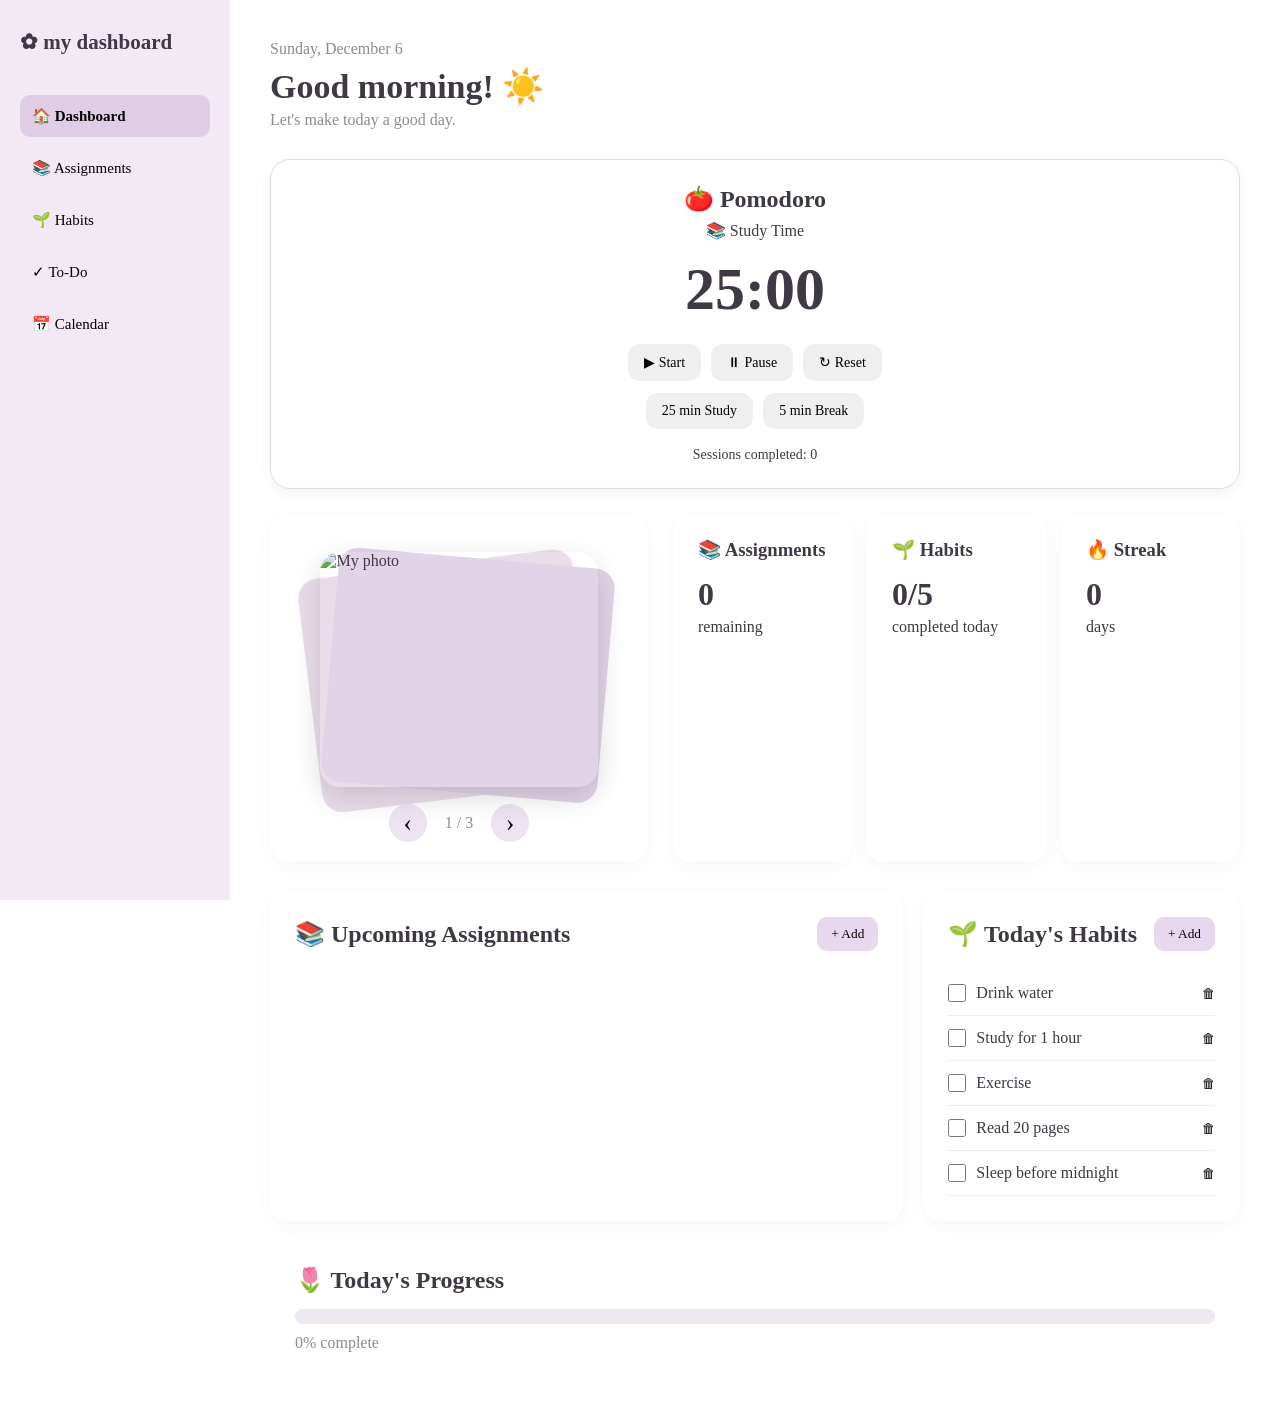
==== index.html @ aa255fa2 "upload studybloom website" ====
<!DOCTYPE html>
<html lang="en">

<head>

    <meta charset="UTF-8">

    <meta
        name="viewport"
        content="width=device-width, initial-scale=1.0">

    <title>study bloom</title>

    <link rel="stylesheet" href="style.css">

</head>


<body>


    <!-- =========================
         SIDEBAR
    ========================== -->

    <aside class="sidebar">

        <h1>✿ my dashboard</h1>


        <nav>

            <button
                class="nav-button active"
                data-page="dashboard">
                🏠 Dashboard
            </button>


            <button
                class="nav-button"
                data-page="assignments">
                📚 Assignments
            </button>


            <button
                class="nav-button"
                data-page="habits">
                🌱 Habits
            </button>


            <button
                class="nav-button"
                data-page="todo">
                ✓ To-Do
            </button>


            <button
                class="nav-button"
                data-page="calendar">
                📅 Calendar
            </button>

        </nav>

    </aside>



    <!-- =========================
         MAIN
    ========================== -->

    <main>


        <!-- =========================
             DASHBOARD PAGE
        ========================== -->

        <section
            id="dashboardPage"
            class="page active-page">


            <header>

                <p id="today"></p>

                <h2>
                    Good morning! ☀️
                </h2>

                <p class="subtitle">
                    Let's make today a good day.
                </p>

            </header>

            <!-- POMODORO TIMER -->
<div class="pomodoro-card">

    <h2>🍅 Pomodoro</h2>

    <p id="pomodoroMode">📚 Study Time</p>

    <div id="pomodoroTimer">25:00</div>

    <div class="pomodoro-buttons">
        <button id="pomodoroStart">▶ Start</button>
        <button id="pomodoroPause">⏸ Pause</button>
        <button id="pomodoroReset">↻ Reset</button>
    </div>

    <div class="pomodoro-settings">
        <button id="pomodoroStudy">25 min Study</button>
        <button id="pomodoroBreak">5 min Break</button>
    </div>

    <p id="pomodoroSessions">Sessions completed: 0</p>

</div>



            <!-- PHOTO + STATS -->

            <section class="top-section">


                <!-- PHOTO -->

                <div class="photo-widget">

                    <div class="photo-stack">

                        <div
                            class="stack-card card-back-two">
                        </div>

                        <div
                            class="stack-card card-back-one">
                        </div>

                        <img
                            id="stackImage"
                            src="images/photo1.jpeg"
                            alt="My photo"
                            class="main-photo">

                    </div>


                    <div class="photo-controls">

                        <button id="previousPhoto">
                            ‹
                        </button>

                        <span id="photoNumber">
                            1 / 3
                        </span>

                        <button id="nextPhoto">
                            ›
                        </button>

                    </div>

                </div>



                <!-- STATS -->

                <div class="stats">


                    <div class="card">

                        <h3>
                            📚 Assignments
                        </h3>

                        <p
                            class="big-number"
                            id="assignmentCount">
                            0
                        </p>

                        <p>
                            remaining
                        </p>

                    </div>


                    <div class="card">

                        <h3>
                            🌱 Habits
                        </h3>

                        <p
                            class="big-number"
                            id="habitProgress">
                            0/0
                        </p>

                        <p>
                            completed today
                        </p>

                    </div>


                    <div class="card">

                        <h3>
                            🔥 Streak
                        </h3>

                        <p
                            class="big-number"
                            id="habitStreak">
                            0
                        </p>

                        <p>
                            days
                        </p>

                    </div>

                </div>

            </section>



            <!-- QUICK VIEW -->

            <section class="content">


                <div class="panel">

                    <div class="panel-header">

                        <h2>
                            📚 Upcoming Assignments
                        </h2>

                        <button
                            id="dashboardAddAssignment">
                            + Add
                        </button>

                    </div>

                    <div id="dashboardAssignmentList"></div>

                </div>



                <div class="panel">

                    <div class="panel-header">

                        <h2>
                            🌱 Today's Habits
                        </h2>

                        <button
                            id="dashboardAddHabit">
                            + Add
                        </button>

                    </div>

                    <div id="dashboardHabitList"></div>

                </div>

            </section>



            <!-- PROGRESS -->

            <section class="progress-panel">

                <h2>
                    🌷 Today's Progress
                </h2>

                <div class="progress-bar">

                    <div
                        id="progressFill"
                        class="progress-fill">
                    </div>

                </div>

                <p id="progressText">
                    0% complete
                </p>

            </section>

        </section>



        <!-- =========================
             ASSIGNMENTS PAGE
        ========================== -->

        <section
            id="assignmentsPage"
            class="page">


            <header>

                <p>
                    University
                </p>

                <h2>
                    📚 Assignments
                </h2>

            </header>



            <div class="panel">


                <div class="panel-header">

                    <h2>
                        All Assignments
                    </h2>

                    <button
                        id="addAssignmentButton">
                        + Add Assignment
                    </button>

                </div>



                <!-- FORM -->

                <div
                    id="assignmentForm"
                    class="assignment-form hidden">


                    <input
                        type="text"
                        id="assignmentName"
                        placeholder="Assignment name">


                    <input
                        type="text"
                        id="assignmentCourse"
                        placeholder="Course">


                    <input
                        type="date"
                        id="assignmentDate">


                    <select
                        id="assignmentPriority">

                        <option value="urgent">
                            🔴 High
                        </option>

                        <option value="medium">
                            🟡 Medium
                        </option>

                        <option value="low">
                            🟢 Low
                        </option>

                    </select>


                    <div class="form-buttons">

                        <button
                            id="saveAssignment">
                            Save
                        </button>

                        <button
                            id="cancelAssignment">
                            Cancel
                        </button>

                    </div>

                </div>



                <div id="assignmentList"></div>


<!-- =========================
     MY CLASSES
========================= -->

<div class="panel classes-panel">

    <div class="panel-header">

        <h2>
            📚 My Classes
        </h2>

        <button id="addClassButton">
            + Add Class
        </button>

    </div>


    <p class="classes-description">
        Keep your subjects, chapters and study materials organised.
    </p>


    <div id="classesContainer" class="class-grid">

        <!-- Classes will appear here later -->

        <div class="class-empty">

            <div class="class-empty-icon">
                🌷
            </div>

            <h3>
                No classes yet
            </h3>

            <p>
                Add your university classes to get started.
            </p>

        </div>

    </div>
<div id="classDetails" class="class-details hidden">

    <button id="backToClasses" class="back-button">
        ← All Classes
    </button>

    <h2 id="selectedClassName"></h2>

    <div class="panel">

        <div class="panel-header">

            <h2>📖 Chapters</h2>

            <button id="addChapterButton">
                + Add Chapter
            </button>

        </div>

        <div id="chapterContainer" class="chapter-grid">
        </div>
        <!-- FLASHCARD VIEW -->

<div id="flashcardView" class="hidden">

    <button id="backToChapters" class="back-button">
        ← Back to Chapters
    </button>
   <button
    id="fullscreenFlashcards"
    class="back-button"
    onclick="openStudyMode()"
>
    ⛶ Study Fullscreen
</button>
<button id="startStudyTimer" class="back-button">
    🍅 Start Study Timer
</button>

    <h2 id="selectedChapterName">
        🧠 Flashcards
    </h2>

    <div class="panel">

        <div class="panel-header">

            <h2>🧠 Flashcards</h2>

            <button id="addFlashcardButton">
                + Add Flashcard
            </button>
            <div id="flashcardForm" class="hidden">

    <input
        type="text"
        id="flashcardQuestion"
        placeholder="Enter question"
    >

    <textarea
        id="flashcardAnswer"
        placeholder="Enter answer"
    ></textarea>

    <button id="saveFlashcardButton">
        Save Flashcard
    </button>

    <button id="cancelFlashcardButton">
        Cancel
    </button>

</div>
<div id="studyMode" class="hidden">

    <button id="exitStudyMode">
        ✕ Exit Study Mode
    </button>

    <div id="studyCardNumber">
        1 / 1
    </div>

    <div id="studyCard">

        <div id="studyQuestion">
            Question
        </div>

        <div id="studyAnswer" class="hidden">
            Answer
        </div>

        <p>
            Click the card to reveal the answer
        </p>

    </div>

    <div class="study-navigation">

        <button id="studyPrevious">
            ← Previous
        </button>

        <button id="studyNext">
            Next →
        </button>

    </div>

</div>

        </div>
<!-- ADD FLASHCARD FORM -->
    <div id="flashcardForm" class="flashcard-form hidden">

        <input
            type="text"
            id="flashcardQuestion"
            placeholder="Question / Front"
        >

        <textarea
            id="flashcardAnswer"
            placeholder="Answer / Back"
        ></textarea>

        <div class="form-buttons">

            <button id="saveFlashcard">
                Save Flashcard
            </button>

            <button id="cancelFlashcard">
                Cancel
            </button>

        </div>

    </div>
        <div id="flashcardList"></div>

    </div>

</div>

    </div>

</div>
</div>


</div>

</section>


        <!-- =========================
             HABITS PAGE
        ========================== -->

        <section
            id="habitsPage"
            class="page">


            <header>

                <p>
                    Daily Life
                </p>

                <h2>
                    🌱 Habits
                </h2>

            </header>



            <div class="panel">


                <div class="panel-header">

                    <h2>
                        Today's Habits
                    </h2>

                    <button
                        id="addHabitButton">
                        + Add Habit
                    </button>

                </div>



                <div
                    id="habitForm"
                    class="habit-form hidden">

                    <input
                        type="text"
                        id="habitName"
                        placeholder="New habit...">


                    <div class="form-buttons">

                        <button
                            id="saveHabit">
                            Save
                        </button>

                        <button
                            id="cancelHabit">
                            Cancel
                        </button>

                    </div>

                </div>



                <div id="habitList"></div>

            </div>


        </section>



        <!-- =========================
             TODO PAGE
        ========================== -->

        <section
            id="todoPage"
            class="page">


            <header>

                <p>
                    Daily Life
                </p>

                <h2>
                    ✓ To-Do List
                </h2>

            </header>



            <div class="panel">

                <div class="panel-header">

                    <h2>
                        Today's Tasks
                    </h2>

                    <button
                        id="addTodoButton">
                        + Add Task
                    </button>

                </div>



                <div
                    id="todoForm"
                    class="habit-form hidden">

                    <input
                        type="text"
                        id="todoName"
                        placeholder="What do you need to do?">


                    <div class="form-buttons">

                        <button
                            id="saveTodo">
                            Save
                        </button>

                        <button
                            id="cancelTodo">
                            Cancel
                        </button>

                    </div>

                </div>



                <div id="todoList"></div>

            </div>


        </section>



        <!-- =========================
             CALENDAR PAGE
        ========================== -->

        <section
            id="calendarPage"
            class="page">


            <header>

                <p>
                    Planning
                </p>

                <h2>
                    📅 Calendar
                </h2>

            </header>



            <div class="calendar-panel">


                <div class="calendar-header">

                    <button
                        id="previousMonth">
                        ‹
                    </button>


                    <h2 id="calendarTitle">
                        August 2026
                    </h2>


                    <button
                        id="nextMonth">
                        ›
                    </button>

                </div>



                <!-- WEEK DAYS -->

                <div class="calendar-weekdays">

                    <div>Mon</div>
                    <div>Tue</div>
                    <div>Wed</div>
                    <div>Thu</div>
                    <div>Fri</div>
                    <div>Sat</div>
                    <div>Sun</div>

                </div>



                <!-- DAYS -->

                <div
                    id="calendarDays"
                    class="calendar-days">
                </div>


            </div>



            <!-- SELECTED DATE -->

            <div
                id="selectedDatePanel"
                class="panel selected-date-panel hidden">

                <h2 id="selectedDateTitle">
                    Assignments
                </h2>

                <div
                    id="selectedDateAssignments">
                </div>

            </div>


        </section>


    </main>



    <script src="script.js"></script>

</body>

</html>
---- style.css ----
/* =========================
   GENERAL
========================= */

* {
    box-sizing: border-box;
    margin: 0;
    padding: 0;
}


body {

    font-family:
        "Times New Roman",
        Times,
        serif;

    background-image: url("images/background.jpeg");

    background-size: cover;

    background-position: center;

    background-attachment: fixed;

    background-repeat: no-repeat;

    color: #3f3845;

    display: flex;

    min-height: 100vh;

}



/* =========================
   SIDEBAR
========================= */

.sidebar {

    width: 230px;

    height: 100vh;

    background:
        rgba(241, 232, 245, 0.92);

    padding: 30px 20px;

    position: fixed;

    left: 0;

    top: 0;

}


.sidebar h1 {

    font-size: 21px;

    margin-bottom: 40px;

}


nav {

    display: flex;

    flex-direction: column;

    gap: 10px;

}


nav button {

    border: none;

    background: transparent;

    padding: 12px;

    text-align: left;

    border-radius: 10px;

    font-family:
        "Times New Roman",
        Times,
        serif;

    font-size: 15px;

    cursor: pointer;

    transition:
        background 0.2s ease;

}


nav button:hover {

    background:
        rgba(226, 211, 233, 0.8);

}


nav button.active {

    background:
        rgba(220, 202, 228, 0.9);

    font-weight: bold;

}



/* =========================
   MAIN
========================= */

main {

    margin-left: 230px;

    padding: 40px;

    width:
        calc(100% - 230px);

    max-width: 1400px;

}



/* =========================
   PAGE SYSTEM
========================= */

.page {

    display: none;

}


.page.active-page {

    display: block;

}



/* =========================
   HEADER
========================= */

header {

    margin-bottom: 30px;

}


header p:first-child {

    color: #918897;

    margin-bottom: 8px;

}


header h2 {

    font-size: 34px;

    margin-bottom: 5px;

}


.subtitle {

    color: #918897;

}



/* =========================
   TOP SECTION
========================= */

.top-section {

    display: grid;

    grid-template-columns:
        1fr 1.5fr;

    gap: 25px;

    margin-bottom: 30px;

}



/* =========================
   PHOTO
========================= */

.photo-widget {

    background:
        rgba(255, 255, 255, 0.82);

    border-radius: 20px;

    padding: 20px;

    box-shadow:
        0 5px 20px
        rgba(0, 0, 0, 0.04);

    display: flex;

    flex-direction: column;

    align-items: center;

}


.photo-stack {

    width: 100%;

    height: 270px;

    position: relative;

    display: flex;

    justify-content: center;

    align-items: center;

}


.stack-card {

    position: absolute;

    width: 82%;

    height: 235px;

    border-radius: 20px;

}


.card-back-two {

    background: #eaddea;

    transform:
        rotate(-7deg)
        translate(-12px, 10px);

    z-index: 1;

}


.card-back-one {

    background: #e2d4e7;

    transform:
        rotate(5deg)
        translate(10px, 5px);

    z-index: 2;

}


.main-photo {

    width: 82%;

    height: 235px;

    object-fit: cover;

    border-radius: 20px;

    position: relative;

    z-index: 3;

    box-shadow:
        0 10px 30px
        rgba(0, 0, 0, 0.15);

    transition:
        transform 0.35s ease;

}


.main-photo:hover {

    transform:
        scale(1.02)
        rotate(0.5deg);

}


.photo-controls {

    display: flex;

    align-items: center;

    justify-content: center;

    gap: 18px;

}


.photo-controls button {

    width: 38px;

    height: 38px;

    border: none;

    border-radius: 50%;

    background: #eee3f1;

    font-size: 25px;

    cursor: pointer;

    font-family:
        "Times New Roman",
        Times,
        serif;

}


#photoNumber {

    color: #918897;

}



/* =========================
   STATS
========================= */

.stats {

    display: grid;

    grid-template-columns:
        repeat(3, 1fr);

    gap: 15px;

}


.card {

    background:
        rgba(255, 255, 255, 0.82);

    border-radius: 18px;

    padding: 25px;

    box-shadow:
        0 5px 20px
        rgba(0, 0, 0, 0.04);

}


.card h3 {

    margin-bottom: 15px;

}


.big-number {

    font-size: 32px;

    font-weight: bold;

    margin-bottom: 5px;

}



/* =========================
   CONTENT
========================= */

.content {

    display: grid;

    grid-template-columns:
        2fr 1fr;

    gap: 20px;

}


.panel {

    background:
        rgba(255, 255, 255, 0.82);

    border-radius: 18px;

    padding: 25px;

    box-shadow:
        0 5px 20px
        rgba(0, 0, 0, 0.04);

}


.panel-header {

    display: flex;

    justify-content:
        space-between;

    align-items: center;

    margin-bottom: 20px;

}


.panel-header button {

    border: none;

    background: #e8d8ee;

    padding: 9px 14px;

    border-radius: 10px;

    cursor: pointer;

    font-family:
        "Times New Roman",
        Times,
        serif;

}



/* =========================
   FORMS
========================= */

.assignment-form,
.habit-form {

    background:
        rgba(250, 247, 251, 0.9);

    padding: 18px;

    border-radius: 12px;

    margin-bottom: 20px;

}


.assignment-form input,
.assignment-form select,
.habit-form input {

    width: 100%;

    padding: 10px;

    margin-bottom: 10px;

    border:
        1px solid #ddd;

    border-radius: 8px;

    font-family:
        "Times New Roman",
        Times,
        serif;

}


.form-buttons {

    display: flex;

    gap: 10px;

}


.form-buttons button {

    border: none;

    padding: 9px 15px;

    border-radius: 8px;

    cursor: pointer;

    font-family:
        "Times New Roman",
        Times,
        serif;

}


#saveAssignment,
#saveHabit,
#saveTodo {

    background: #dcebdc;

}


#cancelAssignment,
#cancelHabit,
#cancelTodo {

    background: #eeeeee;

}


.hidden {

    display: none;

}



/* =========================
   ASSIGNMENTS
========================= */

.assignment {

    display: flex;

    justify-content:
        space-between;

    align-items: center;

    padding: 15px 0;

    border-bottom:
        1px solid #eee;

}


.assignment-info strong {

    font-size: 16px;

}


.assignment-info p {

    color: #999;

    margin-top: 5px;

    font-size: 14px;

}


.assignment-actions {

    display: flex;

    align-items: center;

    gap: 10px;

}


.complete-button,
.delete-button {

    border: none;

    background: transparent;

    cursor: pointer;

    font-size: 16px;

}


.completed {

    text-decoration:
        line-through;

    opacity: 0.5;

}



/* =========================
   HABITS
========================= */

.habit {

    display: flex;

    justify-content:
        space-between;

    align-items: center;

    padding: 13px 0;

    border-bottom:
        1px solid #eee;

}


.habit-left {

    display: flex;

    align-items: center;

    gap: 10px;

}


.habit-checkbox {

    width: 18px;

    height: 18px;

}


.habit-delete {

    border: none;

    background: transparent;

    cursor: pointer;

}



/* =========================
   TODO
========================= */

.todo {

    display: flex;

    justify-content:
        space-between;

    align-items: center;

    padding: 13px 0;

    border-bottom:
        1px solid #eee;

}


.todo-left {

    display: flex;

    align-items: center;

    gap: 10px;

}


.todo-checkbox {

    width: 18px;

    height: 18px;

}



/* =========================
   PROGRESS
========================= */

.progress-panel {

    background:
        rgba(255, 255, 255, 0.82);

    border-radius: 18px;

    padding: 25px;

    margin-top: 20px;

}


.progress-bar {

    height: 15px;

    background: #eee8f0;

    border-radius: 20px;

    overflow: hidden;

    margin-top: 15px;

}


.progress-fill {

    height: 100%;

    width: 0%;

    background: #cdb5d5;

    border-radius: 20px;

    transition:
        width 0.3s ease;

}


#progressText {

    margin-top: 10px;

    color: #918897;

}



/* =========================
   CALENDAR
========================= */

.calendar-panel {

    background:
        rgba(255, 255, 255, 0.88);

    border-radius: 20px;

    padding: 25px;

    box-shadow:
        0 5px 20px
        rgba(0, 0, 0, 0.04);

}


.calendar-header {

    display: flex;

    justify-content:
        space-between;

    align-items: center;

    margin-bottom: 25px;

}


.calendar-header button {

    width: 40px;

    height: 40px;

    border: none;

    border-radius: 50%;

    background: #eee3f1;

    font-size: 25px;

    cursor: pointer;

    font-family:
        "Times New Roman",
        Times,
        serif;

}


.calendar-weekdays,
.calendar-days {

    display: grid;

    grid-template-columns:
        repeat(7, 1fr);

}


.calendar-weekdays {

    margin-bottom: 10px;

}


.calendar-weekdays div {

    text-align: center;

    color: #918897;

    font-weight: bold;

    padding: 10px;

}


.calendar-day {

    min-height: 90px;

    border:
        1px solid #eee;

    padding: 8px;

    cursor: pointer;

    position: relative;

    background:
        rgba(255, 255, 255, 0.55);

    transition:
        background 0.2s ease;

}


.calendar-day:hover {

    background: #f3eaf5;

}


.calendar-day.empty {

    background:
        rgba(245, 242, 246, 0.4);

    cursor: default;

}


.calendar-day.today {

    background: #eee3f1;

    font-weight: bold;

}


.calendar-day-number {

    font-size: 15px;

}


.assignment-dot {

    display: block;

    margin-top: 8px;

    font-size: 12px;

    color: #8c5c69;

    white-space: nowrap;

    overflow: hidden;

    text-overflow: ellipsis;

}


.selected-date-panel {

    margin-top: 20px;

}


.selected-date-panel h2 {

    margin-bottom: 15px;

}



/* =========================
   MOBILE
========================= */

@media (max-width: 900px) {

    .sidebar {

        width: 180px;

    }


    main {

        margin-left: 180px;

        width:
            calc(100% - 180px);

        padding: 25px;

    }


    .top-section {

        grid-template-columns: 1fr;

    }


    .content {

        grid-template-columns: 1fr;

    }

}


@media (max-width: 600px) {

    .sidebar {

        display: none;

    }


    main {

        margin-left: 0;

        width: 100%;

        padding: 20px;

    }


    .stats {

        grid-template-columns: 1fr;

    }


    .calendar-day {

        min-height: 55px;

        font-size: 12px;

    }

}
/* =========================
   CLASSES
========================= */

.class-grid {

    display: grid;

    grid-template-columns:
        repeat(
            auto-fit,
            minmax(220px, 1fr)
        );

    gap: 18px;

}


.class-card {

    background:
        rgba(255, 255, 255, 0.85);

    border-radius: 18px;

    padding: 22px;

    cursor: pointer;

    box-shadow:
        0 5px 20px
        rgba(0, 0, 0, 0.04);

    transition:
        transform 0.2s ease,
        box-shadow 0.2s ease;

}


.class-card:hover {

    transform:
        translateY(-3px);

    box-shadow:
        0 10px 25px
        rgba(0, 0, 0, 0.08);

}


.class-icon {

    font-size: 35px;

    margin-bottom: 12px;

}


.class-card h3 {

    font-size: 20px;

    margin-bottom: 7px;

}


.class-card p {

    color: #918897;

    font-size: 14px;

}


.class-card-actions {

    margin-top: 15px;

    display: flex;

    justify-content:
        flex-end;

    gap: 8px;

}


.class-card-actions button {

    border: none;

    background:
        #eee3f1;

    padding: 7px 10px;

    border-radius: 8px;

    cursor: pointer;

    font-family:
        "Times New Roman",
        Times,
        serif;

}


.delete-class {

    background:
        #f2e2e2 !important;

}



/* =========================
   SINGLE CLASS
========================= */

.back-button {

    border: none;

    background: transparent;

    font-family:
        "Times New Roman",
        Times,
        serif;

    font-size: 15px;

    cursor: pointer;

    color: #76677d;

    margin-bottom: 20px;

}


.class-tabs {

    display: flex;

    gap: 8px;

    margin-bottom: 20px;

}


.class-tab {

    border: none;

    background:
        rgba(255, 255, 255, 0.65);

    padding: 11px 18px;

    border-radius: 10px;

    cursor: pointer;

    font-family:
        "Times New Roman",
        Times,
        serif;

}


.class-tab.active {

    background:
        #e5d4ea;

    font-weight: bold;

}


.class-tab-content {

    display: none;

}


.class-tab-content.active {

    display: block;

}



/* =========================
   CHAPTERS
========================= */

.chapter-grid {

    display: grid;

    grid-template-columns:
        repeat(
            auto-fit,
            minmax(230px, 1fr)
        );

    gap: 15px;

}


.chapter-card {

    background:
        rgba(248, 244, 249, 0.9);

    border-radius: 15px;

    padding: 20px;

    cursor: pointer;

    border:
        1px solid
        rgba(220, 205, 225, 0.6);

    transition:
        transform 0.2s ease;

}


.chapter-card:hover {

    transform:
        translateY(-2px);

}


.chapter-number {

    font-size: 13px;

    color: #a08fa6;

    margin-bottom: 8px;

}


.chapter-card h3 {

    margin-bottom: 7px;

}


.chapter-card p {

    color: #918897;

    font-size: 14px;

}


.chapter-study {

    margin-top: 15px;

    display: flex;

    justify-content:
        space-between;

    align-items: center;

}


.flashcard-count {

    font-size: 13px;

    color: #918897;

}


.study-button {

    border: none;

    background:
        #e5d4ea;

    padding: 7px 11px;

    border-radius: 8px;

    cursor: pointer;

    font-family:
        "Times New Roman",
        Times,
        serif;

}
/* =========================
   MY CLASSES
========================= */

.classes-panel {
    margin-top: 30px;
}


.classes-description {
    margin-top: -8px;
    margin-bottom: 20px;
    color: #918897;
    font-size: 15px;
}


.class-grid {
    display: grid;
    grid-template-columns: repeat(
        auto-fit,
        minmax(220px, 1fr)
    );
    gap: 16px;
}


.class-empty {
    text-align: center;
    padding: 35px 20px;
    border: 1px dashed #d8cbdc;
    border-radius: 16px;
    background: rgba(255, 255, 255, 0.45);
}


.class-empty-icon {
    font-size: 35px;
    margin-bottom: 8px;
}


.class-empty h3 {
    margin-bottom: 6px;
}


.class-empty p {
    color: #918897;
    font-size: 14px;
}
/* =========================
   CHAPTERS
========================= */

.class-details {
    margin-top: 20px;
}

.back-button {
    border: none;
    background: transparent;
    cursor: pointer;
    font-family: "Times New Roman", Times, serif;
    font-size: 15px;
    margin-bottom: 15px;
}

.chapter-grid {
    display: grid;
    grid-template-columns: repeat(
        auto-fit,
        minmax(220px, 1fr)
    );
    gap: 15px;
}

.chapter-card {
    background: rgba(255,255,255,0.8);
    border-radius: 16px;
    padding: 20px;
    cursor: pointer;
    border: 1px solid #e5dce7;
}

.chapter-card:hover {
    transform: translateY(-2px);
}

.chapter-card h3 {
    margin-bottom: 8px;
}

.chapter-card p {
    color: #918897;
    font-size: 14px;
}

.chapter-number {
    font-size: 13px;
    color: #a08fa6;
    margin-bottom: 8px;
}
/* =========================
   FLASHCARDS
========================= */

.flashcard-item {
    background: rgba(255, 255, 255, 0.85);
    border-radius: 16px;
    padding: 20px;
    margin-bottom: 12px;
    border: 1px solid #e5dce7;
}

.flashcard-number {
    font-size: 12px;
    color: #a08fa6;
    margin-bottom: 8px;
    letter-spacing: 1px;
}

.flashcard-item h3 {
    margin-bottom: 10px;
}

.flashcard-item p {
    color: #766b79;
    line-height: 1.5;
}
/* =========================
   FLIP FLASHCARDS
========================= */

.study-card {
    width: 100%;
    min-height: 230px;
    margin-bottom: 20px;
    perspective: 1000px;
    cursor: pointer;
}


.study-card-inner {
    position: relative;
    width: 100%;
    min-height: 230px;

    transform-style: preserve-3d;

    transition:
        transform 0.6s ease;
}


.study-card.flipped
.study-card-inner {

    transform:
        rotateY(180deg);

}


.study-card-front,
.study-card-back {

    position: absolute;

    width: 100%;
    min-height: 230px;

    box-sizing: border-box;

    border-radius: 20px;

    padding: 30px;

    display: flex;

    flex-direction: column;

    justify-content: center;

    align-items: center;

    text-align: center;

    backface-visibility: hidden;

    background:
        rgba(255, 255, 255, 0.9);

    border:
        1px solid #e5dce7;

    box-shadow:
        0 6px 20px
        rgba(0, 0, 0, 0.05);

}


.study-card-front span,
.study-card-back span {

    font-size: 12px;

    letter-spacing: 2px;

    color: #a08fa6;

    margin-bottom: 20px;

}


.study-card-front h3 {

    font-size: 22px;

    line-height: 1.5;

}


.study-card-front p {

    margin-top: 20px;

    color: #a08fa6;

    font-size: 13px;

}


.study-card-back {

    transform:
        rotateY(180deg);

}


.study-card-back p {

    font-size: 18px;

    line-height: 1.6;

}


.study-card-back small {

    margin-top: 20px;

    color: #a08fa6;

}
/* Hide elements when they have the hidden class */
.hidden {
    display: none !important;
}

/* Flashcard form */
#flashcardForm {
    width: 100%;
    margin-top: 20px;
    padding: 20px;
    box-sizing: border-box;
    border-radius: 18px;
    background: rgba(255, 255, 255, 0.8);
    border: 1px solid #e5dce7;
}

/* Form inputs */
#flashcardForm input,
#flashcardForm textarea {
    width: 100%;
    box-sizing: border-box;
    margin-bottom: 12px;
    padding: 12px 15px;
    border: 1px solid #ddd3df;
    border-radius: 12px;
    font-family: "Times New Roman", Times, serif;
    font-size: 15px;
    background: white;
}

#flashcardForm textarea {
    min-height: 100px;
    resize: vertical;
}

/* Form buttons */
#flashcardForm button {
    border: none;
    padding: 10px 18px;
    border-radius: 10px;
    cursor: pointer;
    font-family: "Times New Roman", Times, serif;
    margin-right: 8px;
}
/* =================================
   FLASHCARD STUDY MODE
   ================================= */

#studyMode {
    position: fixed;
    inset: 0;

    background: #f8f1fb;

    display: flex;
    flex-direction: column;
    align-items: center;
    justify-content: center;

    z-index: 9999;

    padding: 40px;
    box-sizing: border-box;
}

#studyMode.hidden {
    display: none;
}

/* Exit button */

#exitStudyMode {
    position: absolute;
    top: 25px;
    left: 25px;

    padding: 12px 20px;

    border: none;
    border-radius: 12px;

    background: #ead8f2;
    color: #4b3b52;

    font-size: 15px;
    cursor: pointer;
}

#exitStudyMode:hover {
    background: #dec6e8;
}

/* Card counter */

#studyCardNumber {
    position: absolute;
    top: 30px;

    font-size: 18px;
    font-weight: 600;

    color: #8d7695;
}

/* The actual study card */

#studyCard {
    width: min(800px, 80vw);
    min-height: 450px;

    background: white;

    border-radius: 30px;

    box-shadow: 0 15px 50px rgba(80, 50, 90, 0.15);

    display: flex;
    flex-direction: column;
    align-items: center;
    justify-content: center;

    padding: 60px;

    box-sizing: border-box;

    text-align: center;

    cursor: pointer;

    transition: transform 0.2s ease;
}

#studyCard:hover {
    transform: translateY(-4px);
}

/* Question */

#studyQuestion {
    font-size: 36px;
    font-weight: 600;

    color: #403344;

    max-width: 700px;

    line-height: 1.4;
}

/* Answer */

#studyAnswer {
    margin-top: 30px;

    font-size: 28px;
    font-weight: 500;

    color: #8b6399;

    max-width: 700px;

    line-height: 1.5;
}

#studyAnswer.hidden {
    display: none;
}

/* Instruction text */

#studyCard p {
    margin-top: 35px;

    font-size: 15px;

    color: #a28da9;
}

/* Previous / Next buttons */

.study-navigation {
    display: flex;

    gap: 20px;

    margin-top: 30px;
}

.study-navigation button {
    padding: 14px 28px;

    border: none;
    border-radius: 14px;

    background: #ead8f2;

    color: #4b3b52;

    font-size: 16px;

    cursor: pointer;
}

.study-navigation button:hover {
    background: #dec6e8;
}
/* ================================
   POMODORO TIMER
================================ */

.pomodoro-card {
    background: #fff;
    border: 1px solid #e5d7eb;
    border-radius: 20px;
    padding: 25px;
    margin: 25px 0;
    text-align: center;
    box-shadow: 0 5px 15px rgba(0, 0, 0, 0.05);
}

.pomodoro-card h2 {
    margin-bottom: 8px;
}

#pomodoroMode {
    margin: 5px 0 15px;
    font-size: 16px;
}

#pomodoroTimer {
    font-size: 60px;
    font-weight: bold;
    margin: 15px 0 20px;
}

.pomodoro-buttons,
.pomodoro-settings {
    display: flex;
    justify-content: center;
    gap: 10px;
    flex-wrap: wrap;
}

.pomodoro-card button {
    border: none;
    border-radius: 12px;
    padding: 10px 16px;
    cursor: pointer;
    font-family: inherit;
    font-size: 14px;
}

.pomodoro-settings {
    margin-top: 12px;
}

#pomodoroSessions {
    margin-top: 18px;
    font-size: 14px;
}
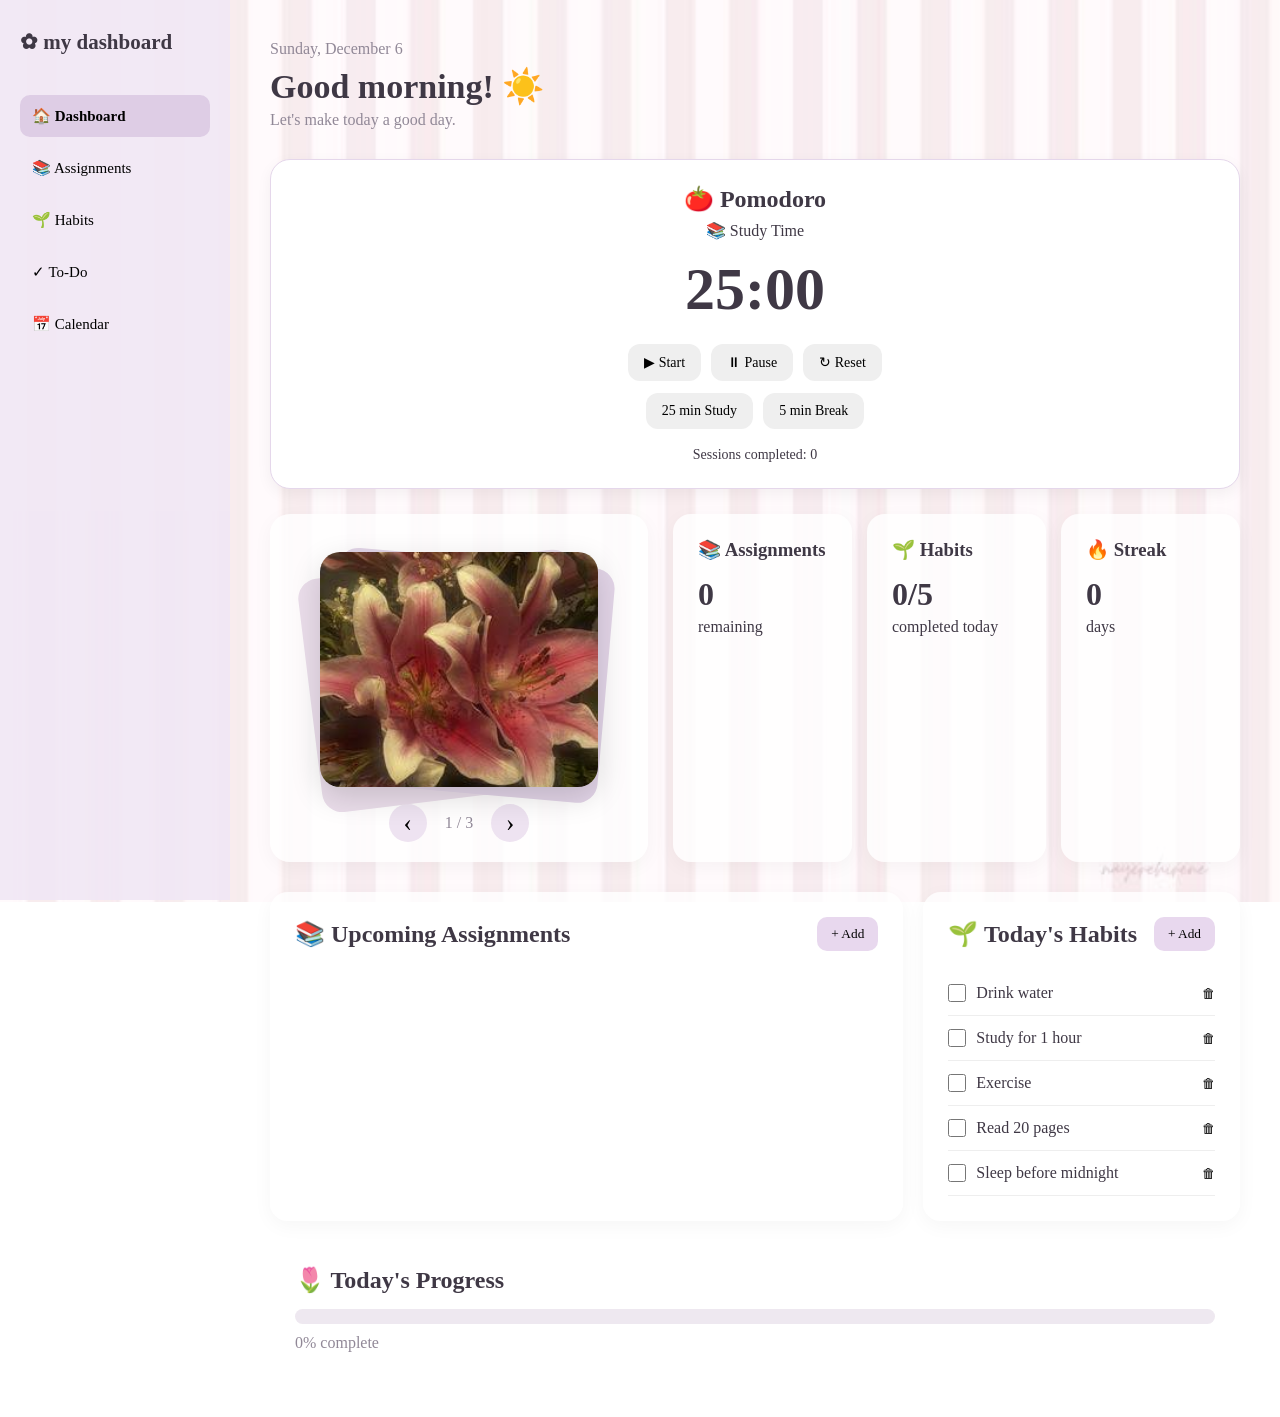
==== commit 8c634813: "Add files via upload" ====
--- a/index.html
+++ b/index.html
@@ -147,7 +147,7 @@
 
                         <img
                             id="stackImage"
-                            src="images/photo1.jpeg"
+                            src="photo1.jpeg"
                             alt="My photo"
                             class="main-photo">
 
--- a/style.css
+++ b/style.css
@@ -16,7 +16,7 @@
         Times,
         serif;
 
-    background-image: url("images/background.jpeg");
+    background-image: url("background.jpeg");
 
     background-size: cover;
 
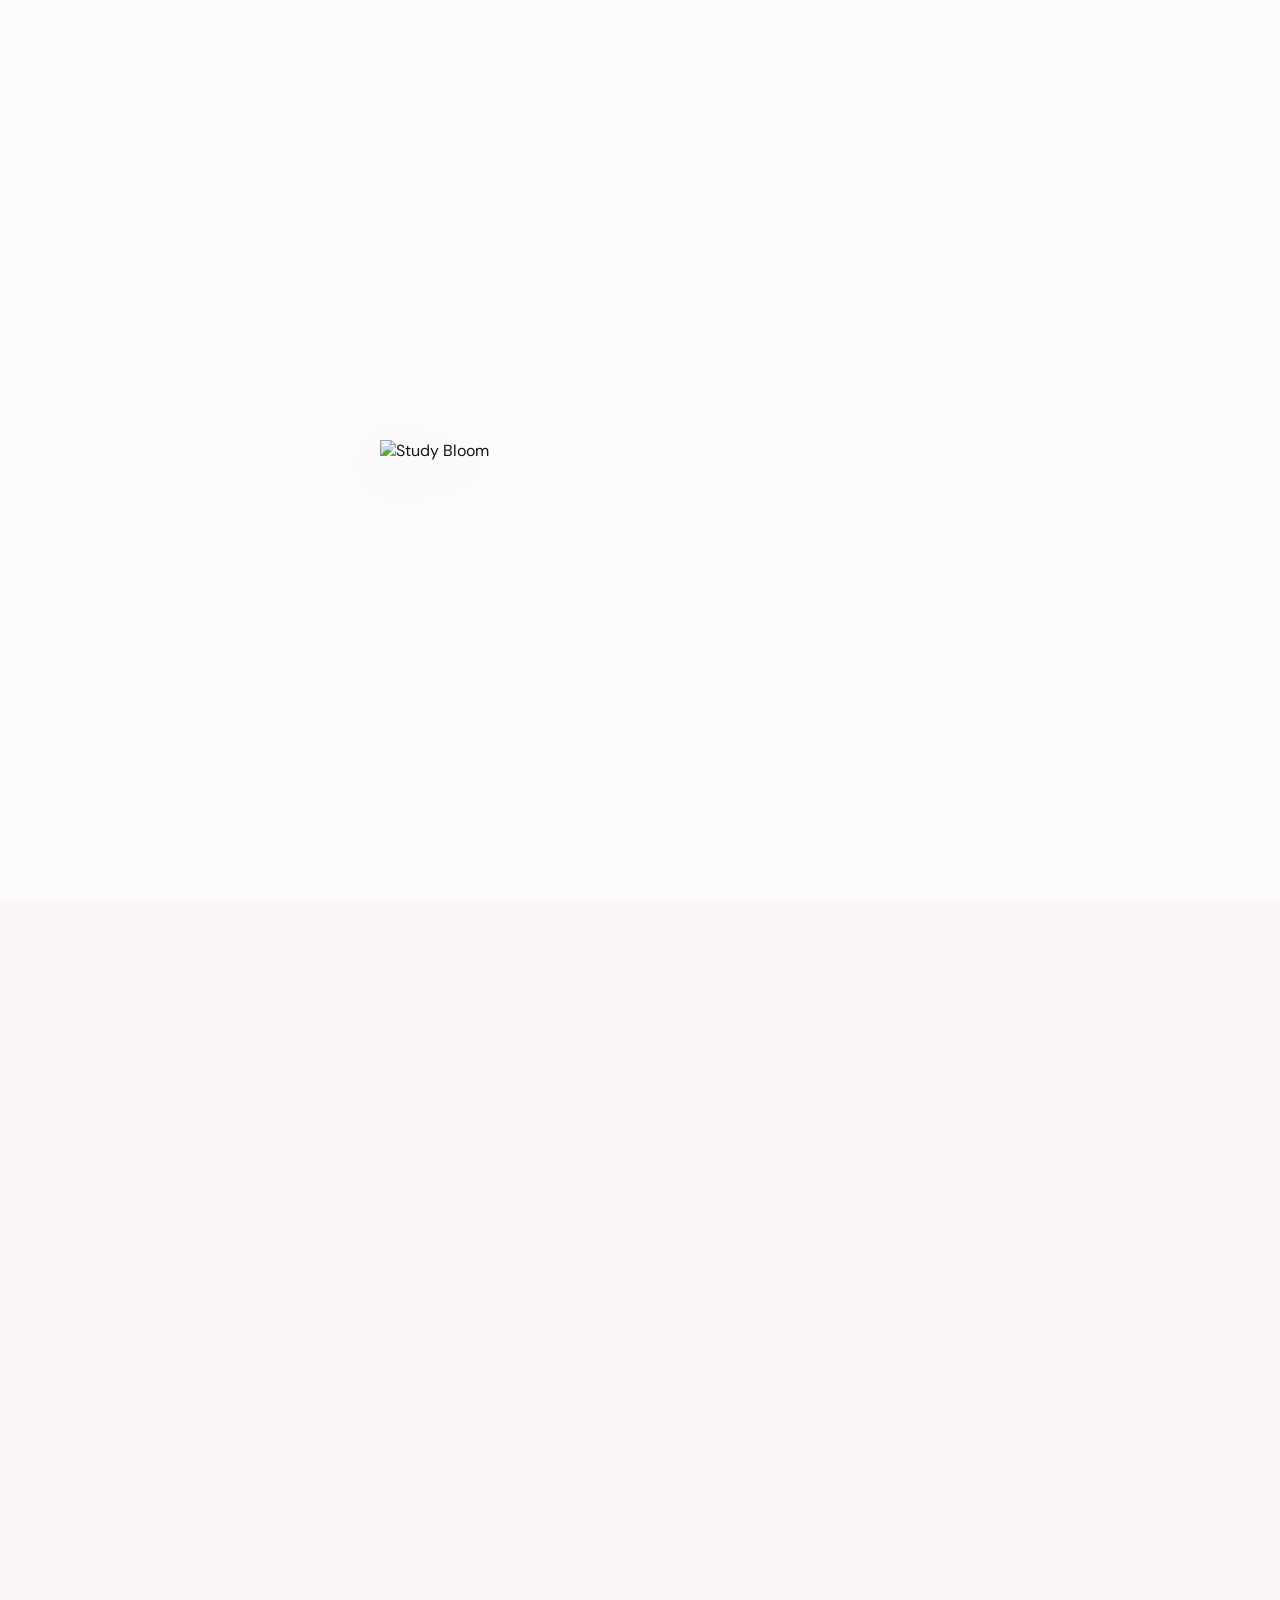
==== commit 120073cc: "Add files via upload" ====
--- a/index.html
+++ b/index.html
@@ -1,888 +1,235 @@
 <!DOCTYPE html>
 <html lang="en">
-
 <head>
-
-    <meta charset="UTF-8">
-
-    <meta
-        name="viewport"
-        content="width=device-width, initial-scale=1.0">
-
-    <title>study bloom</title>
-
-    <link rel="stylesheet" href="style.css">
-
+  <meta charset="UTF-8" />
+  <meta name="viewport" content="width=device-width, initial-scale=1.0" />
+  <meta name="theme-color" content="#f8dce8" />
+  <title>Study Bloom</title>
+  <link rel="stylesheet" href="style.css" />
 </head>
-
-
 <body>
-
-
-    <!-- =========================
-         SIDEBAR
-    ========================== -->
-
-    <aside class="sidebar">
-
-        <h1>✿ my dashboard</h1>
-
-
-        <nav>
-
-            <button
-                class="nav-button active"
-                data-page="dashboard">
-                🏠 Dashboard
-            </button>
-
-
-            <button
-                class="nav-button"
-                data-page="assignments">
-                📚 Assignments
-            </button>
-
-
-            <button
-                class="nav-button"
-                data-page="habits">
-                🌱 Habits
-            </button>
-
-
-            <button
-                class="nav-button"
-                data-page="todo">
-                ✓ To-Do
-            </button>
-
-
-            <button
-                class="nav-button"
-                data-page="calendar">
-                📅 Calendar
-            </button>
-
-        </nav>
-
+  <div id="splash" class="splash" aria-label="Opening Study Bloom">
+    <div class="splash-logo-wrap">
+      <img src="assets/study-bloom-logo.png" class="splash-logo" alt="Study Bloom" />
+    </div>
+  </div>
+
+  <div id="app" class="app-shell hidden-app">
+    <aside class="sidebar" id="sidebar">
+      <div class="brand-block">
+        <img src="assets/study-bloom-logo.png" class="brand-logo" alt="Study Bloom logo" />
+        <div class="brand-copy">
+          <h1 id="dashboardTitle">my dashboard</h1>
+          <button id="editDashboardTitle" class="tiny-link" type="button">edit name</button>
+        </div>
+      </div>
+
+      <nav class="nav-list" aria-label="Main navigation">
+        <button class="nav-button active" data-page="dashboard">🏠 <span>Dashboard</span></button>
+        <button class="nav-button" data-page="assignments">📚 <span>Assignments</span></button>
+        <button class="nav-button" data-page="habits">🌱 <span>Habits</span></button>
+        <button class="nav-button" data-page="todo">✓ <span>To-Do</span></button>
+        <button class="nav-button" data-page="calendar">📅 <span>Calendar</span></button>
+        <button class="nav-button" data-page="settings">⚙️ <span>Settings</span></button>
+      </nav>
+
+      <div class="sidebar-footer">
+        <div class="mini-profile" id="miniProfile">
+          <div class="avatar" id="miniAvatar">♡</div>
+          <div>
+            <strong id="miniName">Study Bloom</strong>
+            <span id="miniStatus">cozy study space</span>
+          </div>
+        </div>
+      </div>
     </aside>
 
-
-
-    <!-- =========================
-         MAIN
-    ========================== -->
-
-    <main>
-
-
-        <!-- =========================
-             DASHBOARD PAGE
-        ========================== -->
-
-        <section
-            id="dashboardPage"
-            class="page active-page">
-
-
-            <header>
-
-                <p id="today"></p>
-
-                <h2>
-                    Good morning! ☀️
-                </h2>
-
-                <p class="subtitle">
-                    Let's make today a good day.
-                </p>
-
-            </header>
-
-            <!-- POMODORO TIMER -->
-<div class="pomodoro-card">
-
-    <h2>🍅 Pomodoro</h2>
-
-    <p id="pomodoroMode">📚 Study Time</p>
-
-    <div id="pomodoroTimer">25:00</div>
-
-    <div class="pomodoro-buttons">
-        <button id="pomodoroStart">▶ Start</button>
-        <button id="pomodoroPause">⏸ Pause</button>
-        <button id="pomodoroReset">↻ Reset</button>
-    </div>
-
-    <div class="pomodoro-settings">
-        <button id="pomodoroStudy">25 min Study</button>
-        <button id="pomodoroBreak">5 min Break</button>
-    </div>
-
-    <p id="pomodoroSessions">Sessions completed: 0</p>
-
-</div>
-
-
-
-            <!-- PHOTO + STATS -->
-
-            <section class="top-section">
-
-
-                <!-- PHOTO -->
-
-                <div class="photo-widget">
-
-                    <div class="photo-stack">
-
-                        <div
-                            class="stack-card card-back-two">
-                        </div>
-
-                        <div
-                            class="stack-card card-back-one">
-                        </div>
-
-                        <img
-                            id="stackImage"
-                            src="photo1.jpeg"
-                            alt="My photo"
-                            class="main-photo">
-
-                    </div>
-
-
-                    <div class="photo-controls">
-
-                        <button id="previousPhoto">
-                            ‹
-                        </button>
-
-                        <span id="photoNumber">
-                            1 / 3
-                        </span>
-
-                        <button id="nextPhoto">
-                            ›
-                        </button>
-
-                    </div>
-
-                </div>
-
-
-
-                <!-- STATS -->
-
-                <div class="stats">
-
-
-                    <div class="card">
-
-                        <h3>
-                            📚 Assignments
-                        </h3>
-
-                        <p
-                            class="big-number"
-                            id="assignmentCount">
-                            0
-                        </p>
-
-                        <p>
-                            remaining
-                        </p>
-
-                    </div>
-
-
-                    <div class="card">
-
-                        <h3>
-                            🌱 Habits
-                        </h3>
-
-                        <p
-                            class="big-number"
-                            id="habitProgress">
-                            0/0
-                        </p>
-
-                        <p>
-                            completed today
-                        </p>
-
-                    </div>
-
-
-                    <div class="card">
-
-                        <h3>
-                            🔥 Streak
-                        </h3>
-
-                        <p
-                            class="big-number"
-                            id="habitStreak">
-                            0
-                        </p>
-
-                        <p>
-                            days
-                        </p>
-
-                    </div>
-
-                </div>
-
-            </section>
-
-
-
-            <!-- QUICK VIEW -->
-
-            <section class="content">
-
-
-                <div class="panel">
-
-                    <div class="panel-header">
-
-                        <h2>
-                            📚 Upcoming Assignments
-                        </h2>
-
-                        <button
-                            id="dashboardAddAssignment">
-                            + Add
-                        </button>
-
-                    </div>
-
-                    <div id="dashboardAssignmentList"></div>
-
-                </div>
-
-
-
-                <div class="panel">
-
-                    <div class="panel-header">
-
-                        <h2>
-                            🌱 Today's Habits
-                        </h2>
-
-                        <button
-                            id="dashboardAddHabit">
-                            + Add
-                        </button>
-
-                    </div>
-
-                    <div id="dashboardHabitList"></div>
-
-                </div>
-
-            </section>
-
-
-
-            <!-- PROGRESS -->
-
-            <section class="progress-panel">
-
-                <h2>
-                    🌷 Today's Progress
-                </h2>
-
-                <div class="progress-bar">
-
-                    <div
-                        id="progressFill"
-                        class="progress-fill">
-                    </div>
-
-                </div>
-
-                <p id="progressText">
-                    0% complete
-                </p>
-
-            </section>
-
-        </section>
-
-
-
-        <!-- =========================
-             ASSIGNMENTS PAGE
-        ========================== -->
-
-        <section
-            id="assignmentsPage"
-            class="page">
-
-
-            <header>
-
-                <p>
-                    University
-                </p>
-
-                <h2>
-                    📚 Assignments
-                </h2>
-
-            </header>
-
-
-
-            <div class="panel">
-
-
-                <div class="panel-header">
-
-                    <h2>
-                        All Assignments
-                    </h2>
-
-                    <button
-                        id="addAssignmentButton">
-                        + Add Assignment
-                    </button>
-
-                </div>
-
-
-
-                <!-- FORM -->
-
-                <div
-                    id="assignmentForm"
-                    class="assignment-form hidden">
-
-
-                    <input
-                        type="text"
-                        id="assignmentName"
-                        placeholder="Assignment name">
-
-
-                    <input
-                        type="text"
-                        id="assignmentCourse"
-                        placeholder="Course">
-
-
-                    <input
-                        type="date"
-                        id="assignmentDate">
-
-
-                    <select
-                        id="assignmentPriority">
-
-                        <option value="urgent">
-                            🔴 High
-                        </option>
-
-                        <option value="medium">
-                            🟡 Medium
-                        </option>
-
-                        <option value="low">
-                            🟢 Low
-                        </option>
-
-                    </select>
-
-
-                    <div class="form-buttons">
-
-                        <button
-                            id="saveAssignment">
-                            Save
-                        </button>
-
-                        <button
-                            id="cancelAssignment">
-                            Cancel
-                        </button>
-
-                    </div>
-
-                </div>
-
-
-
-                <div id="assignmentList"></div>
-
-
-<!-- =========================
-     MY CLASSES
-========================= -->
-
-<div class="panel classes-panel">
-
-    <div class="panel-header">
-
-        <h2>
-            📚 My Classes
-        </h2>
-
-        <button id="addClassButton">
-            + Add Class
-        </button>
-
-    </div>
-
-
-    <p class="classes-description">
-        Keep your subjects, chapters and study materials organised.
-    </p>
-
-
-    <div id="classesContainer" class="class-grid">
-
-        <!-- Classes will appear here later -->
-
-        <div class="class-empty">
-
-            <div class="class-empty-icon">
-                🌷
-            </div>
-
-            <h3>
-                No classes yet
-            </h3>
-
-            <p>
-                Add your university classes to get started.
-            </p>
-
-        </div>
-
-    </div>
-<div id="classDetails" class="class-details hidden">
-
-    <button id="backToClasses" class="back-button">
-        ← All Classes
-    </button>
-
-    <h2 id="selectedClassName"></h2>
-
-    <div class="panel">
-
-        <div class="panel-header">
-
-            <h2>📖 Chapters</h2>
-
-            <button id="addChapterButton">
-                + Add Chapter
-            </button>
-
-        </div>
-
-        <div id="chapterContainer" class="chapter-grid">
-        </div>
-        <!-- FLASHCARD VIEW -->
-
-<div id="flashcardView" class="hidden">
-
-    <button id="backToChapters" class="back-button">
-        ← Back to Chapters
-    </button>
-   <button
-    id="fullscreenFlashcards"
-    class="back-button"
-    onclick="openStudyMode()"
->
-    ⛶ Study Fullscreen
-</button>
-<button id="startStudyTimer" class="back-button">
-    🍅 Start Study Timer
-</button>
-
-    <h2 id="selectedChapterName">
-        🧠 Flashcards
-    </h2>
-
-    <div class="panel">
-
-        <div class="panel-header">
-
-            <h2>🧠 Flashcards</h2>
-
-            <button id="addFlashcardButton">
-                + Add Flashcard
-            </button>
-            <div id="flashcardForm" class="hidden">
-
-    <input
-        type="text"
-        id="flashcardQuestion"
-        placeholder="Enter question"
-    >
-
-    <textarea
-        id="flashcardAnswer"
-        placeholder="Enter answer"
-    ></textarea>
-
-    <button id="saveFlashcardButton">
-        Save Flashcard
-    </button>
-
-    <button id="cancelFlashcardButton">
-        Cancel
-    </button>
-
-</div>
-<div id="studyMode" class="hidden">
-
-    <button id="exitStudyMode">
-        ✕ Exit Study Mode
-    </button>
-
-    <div id="studyCardNumber">
-        1 / 1
-    </div>
-
-    <div id="studyCard">
-
-        <div id="studyQuestion">
-            Question
-        </div>
-
-        <div id="studyAnswer" class="hidden">
-            Answer
-        </div>
-
-        <p>
-            Click the card to reveal the answer
-        </p>
-
-    </div>
-
-    <div class="study-navigation">
-
-        <button id="studyPrevious">
-            ← Previous
-        </button>
-
-        <button id="studyNext">
-            Next →
-        </button>
-
-    </div>
-
-</div>
-
-        </div>
-<!-- ADD FLASHCARD FORM -->
-    <div id="flashcardForm" class="flashcard-form hidden">
-
-        <input
-            type="text"
-            id="flashcardQuestion"
-            placeholder="Question / Front"
-        >
-
-        <textarea
-            id="flashcardAnswer"
-            placeholder="Answer / Back"
-        ></textarea>
-
-        <div class="form-buttons">
-
-            <button id="saveFlashcard">
-                Save Flashcard
-            </button>
-
-            <button id="cancelFlashcard">
-                Cancel
-            </button>
-
-        </div>
-
-    </div>
-        <div id="flashcardList"></div>
-
-    </div>
-
-</div>
-
-    </div>
-
-</div>
-</div>
-
-
-</div>
-
-</section>
-
-
-        <!-- =========================
-             HABITS PAGE
-        ========================== -->
-
-        <section
-            id="habitsPage"
-            class="page">
-
-
-            <header>
-
-                <p>
-                    Daily Life
-                </p>
-
-                <h2>
-                    🌱 Habits
-                </h2>
-
-            </header>
-
-
-
-            <div class="panel">
-
-
-                <div class="panel-header">
-
-                    <h2>
-                        Today's Habits
-                    </h2>
-
-                    <button
-                        id="addHabitButton">
-                        + Add Habit
-                    </button>
-
-                </div>
-
-
-
-                <div
-                    id="habitForm"
-                    class="habit-form hidden">
-
-                    <input
-                        type="text"
-                        id="habitName"
-                        placeholder="New habit...">
-
-
-                    <div class="form-buttons">
-
-                        <button
-                            id="saveHabit">
-                            Save
-                        </button>
-
-                        <button
-                            id="cancelHabit">
-                            Cancel
-                        </button>
-
-                    </div>
-
-                </div>
-
-
-
-                <div id="habitList"></div>
-
-            </div>
-
-
-        </section>
-
-
-
-        <!-- =========================
-             TODO PAGE
-        ========================== -->
-
-        <section
-            id="todoPage"
-            class="page">
-
-
-            <header>
-
-                <p>
-                    Daily Life
-                </p>
-
-                <h2>
-                    ✓ To-Do List
-                </h2>
-
-            </header>
-
-
-
-            <div class="panel">
-
-                <div class="panel-header">
-
-                    <h2>
-                        Today's Tasks
-                    </h2>
-
-                    <button
-                        id="addTodoButton">
-                        + Add Task
-                    </button>
-
-                </div>
-
-
-
-                <div
-                    id="todoForm"
-                    class="habit-form hidden">
-
-                    <input
-                        type="text"
-                        id="todoName"
-                        placeholder="What do you need to do?">
-
-
-                    <div class="form-buttons">
-
-                        <button
-                            id="saveTodo">
-                            Save
-                        </button>
-
-                        <button
-                            id="cancelTodo">
-                            Cancel
-                        </button>
-
-                    </div>
-
-                </div>
-
-
-
-                <div id="todoList"></div>
-
-            </div>
-
-
-        </section>
-
-
-
-        <!-- =========================
-             CALENDAR PAGE
-        ========================== -->
-
-        <section
-            id="calendarPage"
-            class="page">
-
-
-            <header>
-
-                <p>
-                    Planning
-                </p>
-
-                <h2>
-                    📅 Calendar
-                </h2>
-
-            </header>
-
-
-
-            <div class="calendar-panel">
-
-
-                <div class="calendar-header">
-
-                    <button
-                        id="previousMonth">
-                        ‹
-                    </button>
-
-
-                    <h2 id="calendarTitle">
-                        August 2026
-                    </h2>
-
-
-                    <button
-                        id="nextMonth">
-                        ›
-                    </button>
-
-                </div>
-
-
-
-                <!-- WEEK DAYS -->
-
-                <div class="calendar-weekdays">
-
-                    <div>Mon</div>
-                    <div>Tue</div>
-                    <div>Wed</div>
-                    <div>Thu</div>
-                    <div>Fri</div>
-                    <div>Sat</div>
-                    <div>Sun</div>
-
-                </div>
-
-
-
-                <!-- DAYS -->
-
-                <div
-                    id="calendarDays"
-                    class="calendar-days">
-                </div>
-
-
-            </div>
-
-
-
-            <!-- SELECTED DATE -->
-
-            <div
-                id="selectedDatePanel"
-                class="panel selected-date-panel hidden">
-
-                <h2 id="selectedDateTitle">
-                    Assignments
-                </h2>
-
-                <div
-                    id="selectedDateAssignments">
-                </div>
-
-            </div>
-
-
-        </section>
-
-
+    <button id="mobileMenu" class="mobile-menu" type="button" aria-label="Open menu">☰</button>
+    <div id="sidebarOverlay" class="sidebar-overlay"></div>
+
+    <main class="main-content">
+      <section id="dashboardPage" class="page active-page">
+        <header class="page-header">
+          <p id="today" class="eyebrow"></p>
+          <h2 id="greeting">Good morning! ☀️</h2>
+          <p class="subtitle">Let's make today a good day.</p>
+        </header>
+
+        <section class="dashboard-progress panel">
+          <div class="panel-heading">
+            <div>
+              <span class="section-kicker">little steps count</span>
+              <h3>🌷 Today's Progress</h3>
+            </div>
+            <strong id="progressText">0%</strong>
+          </div>
+          <div class="progress-track"><div id="progressFill" class="progress-fill"></div></div>
+          <p id="progressDetails" class="muted">Complete an assignment, habit, or task to grow your progress.</p>
+        </section>
+
+        <section class="focus-cafe panel">
+          <div class="focus-head">
+            <div>
+              <span class="section-kicker">✿ focus café</span>
+              <h3>What are we brewing?</h3>
+            </div>
+            <span id="brewStatus" class="brew-status">ready to brew</span>
+          </div>
+
+          <div class="drink-picker" role="group" aria-label="Choose a drink">
+            <button class="drink-option selected" data-drink="matcha" type="button">🍵 Iced Matcha</button>
+            <button class="drink-option" data-drink="coffee" type="button">🧊 Iced Coffee</button>
+          </div>
+
+          <div class="brew-stage" id="brewStage">
+            <div class="steam steam-one"></div><div class="steam steam-two"></div>
+            <div class="ice ice-one"></div><div class="ice ice-two"></div><div class="ice ice-three"></div>
+            <div class="glass">
+              <div class="drink-liquid" id="drinkLiquid"></div>
+              <div class="drink-swirl" id="drinkSwirl"></div>
+              <div class="straw"></div>
+            </div>
+            <div class="brew-spark spark-one">✦</div><div class="brew-spark spark-two">✧</div>
+          </div>
+
+          <div class="focus-info">
+            <p id="pomodoroMode">📚 Study Time</p>
+            <div id="pomodoroTimer" class="pomodoro-timer">25:00</div>
+            <p id="brewMessage" class="brew-message">Your matcha is waiting for you.</p>
+          </div>
+
+          <div class="pomodoro-buttons">
+            <button id="pomodoroStart" class="primary-button" type="button">▶ Start Focus</button>
+            <button id="pomodoroPause" class="soft-button" type="button">Ⅱ Pause</button>
+            <button id="pomodoroReset" class="soft-button" type="button">↻ Reset</button>
+          </div>
+          <div class="pomodoro-settings">
+            <button id="pomodoroStudy" type="button">25 min Study</button>
+            <button id="pomodoroBreak" type="button">5 min Break</button>
+          </div>
+          <p id="pomodoroSessions" class="muted">Sessions completed: 0</p>
+        </section>
+
+        <section class="top-section">
+          <div class="photo-widget panel">
+            <div class="panel-heading"><div><span class="section-kicker">a little inspiration</span><h3>My Study Bloom</h3></div></div>
+            <div class="photo-stack">
+              <div class="stack-card card-back-two"></div>
+              <div class="stack-card card-back-one"></div>
+              <img id="stackImage" src="assets/photo1.jpeg" alt="Study Bloom inspiration" class="main-photo" />
+            </div>
+            <div class="photo-controls">
+              <button id="previousPhoto" type="button">‹</button>
+              <span id="photoNumber">1 / 3</span>
+              <button id="nextPhoto" type="button">›</button>
+            </div>
+          </div>
+
+          <div class="stats">
+            <div class="stat-card"><span>📚</span><strong id="assignmentCount">0</strong><p>assignments remaining</p></div>
+            <div class="stat-card"><span>🌱</span><strong id="habitProgress">0/0</strong><p>habits completed</p></div>
+            <div class="stat-card"><span>🔥</span><strong id="habitStreak">0</strong><p>day streak</p></div>
+          </div>
+        </section>
+
+        <section class="content two-column">
+          <div class="panel">
+            <div class="panel-heading"><div><span class="section-kicker">coming up</span><h3>📚 Upcoming Assignments</h3></div><button id="dashboardAddAssignment" class="small-action" type="button">+ Add</button></div>
+            <div id="dashboardAssignmentList" class="mini-list"></div>
+          </div>
+          <div class="panel">
+            <div class="panel-heading"><div><span class="section-kicker">today</span><h3>🌱 Today's Habits</h3></div><button id="dashboardAddHabit" class="small-action" type="button">+ Add</button></div>
+            <div id="dashboardHabitList" class="mini-list"></div>
+          </div>
+        </section>
+      </section>
+
+      <section id="assignmentsPage" class="page">
+        <header class="page-header"><p class="eyebrow">University</p><h2>Assignments</h2><p class="subtitle">Keep the important things close, colourful, and easy to find.</p></header>
+        <div class="panel">
+          <div class="panel-heading"><div><span class="section-kicker">your workload</span><h3>All Assignments</h3></div><button id="addAssignmentButton" class="primary-button" type="button">+ Add Assignment</button></div>
+          <div id="assignmentForm" class="form-card hidden">
+            <div class="form-grid">
+              <input type="text" id="assignmentName" placeholder="Assignment name" />
+              <input type="text" id="assignmentCourse" placeholder="Course" />
+              <label>Due date<input type="date" id="assignmentDate" /></label><label>Due time<input type="time" id="assignmentTime" value="23:59" /></label>
+              <label>Priority<select id="assignmentPriority"><option value="urgent">High</option><option value="medium">Medium</option><option value="low">Low</option></select></label>
+              <label>Reminder<select id="assignmentReminder"><option value="none">No reminder</option><option value="10m">10 minutes before</option><option value="30m">30 minutes before</option><option value="1d">1 day before</option><option value="2d">2 days before</option><option value="3d">3 days before</option><option value="4d">4 days before</option><option value="5d">5 days before</option></select></label>
+            </div>
+            <div class="form-buttons"><button id="saveAssignment" class="primary-button" type="button">Save Assignment</button><button id="cancelAssignment" class="soft-button" type="button">Cancel</button></div>
+          </div>
+          <div id="assignmentList" class="assignment-grid"></div>
+        </div>
+
+        <div class="panel classes-panel">
+          <div class="panel-heading"><div><span class="section-kicker">study library</span><h3>📖 My Classes</h3></div><button id="addClassButton" class="small-action" type="button">+ Add Class</button></div>
+          <p class="muted">Keep your subjects, chapters and flashcards together.</p>
+          <div id="classesContainer" class="class-grid"></div>
+          <div id="classDetails" class="class-details hidden">
+            <button id="backToClasses" class="back-button" type="button">← All Classes</button>
+            <h3 id="selectedClassName"></h3>
+            <div class="panel nested-panel"><div class="panel-heading"><h3>📖 Chapters</h3><button id="addChapterButton" class="small-action" type="button">+ Add Chapter</button></div><div id="chapterContainer" class="chapter-grid"></div></div>
+          </div>
+          <div id="flashcardView" class="hidden">
+            <button id="backToChapters" class="back-button" type="button">← Back to Chapters</button>
+            <button id="fullscreenFlashcards" class="back-button" type="button">⛶ Study Fullscreen</button>
+            <h3 id="selectedChapterName">🧠 Flashcards</h3>
+            <div class="flashcard-toolbar"><button id="addFlashcardButton" class="small-action" type="button">+ Add Flashcard</button><button id="startStudyTimer" class="small-action" type="button">🍅 Start Study Timer</button></div>
+            <div id="flashcardForm" class="form-card hidden"><input type="text" id="flashcardQuestion" placeholder="Question / Front" /><textarea id="flashcardAnswer" placeholder="Answer / Back"></textarea><div class="form-buttons"><button id="saveFlashcardButton" class="primary-button" type="button">Save Flashcard</button><button id="cancelFlashcardButton" class="soft-button" type="button">Cancel</button></div></div>
+            <div id="flashcardList" class="flashcard-grid"></div>
+          </div>
+        </div>
+      </section>
+
+      <section id="habitsPage" class="page">
+        <header class="page-header"><p class="eyebrow">Daily Life</p><h2>Habits</h2><p class="subtitle">Three little corners for taking care of your whole life.</p></header>
+        <div class="habit-sections">
+          <div class="panel habit-category"><div class="panel-heading"><div><span class="section-kicker">♡ life</span><h3>Personal</h3></div><button class="small-action add-habit-category" data-category="personal" type="button">+ Add</button></div><div id="personalHabits" class="habit-list"></div></div>
+          <div class="panel habit-category"><div class="panel-heading"><div><span class="section-kicker">🎓 university</span><h3>Uni</h3></div><button class="small-action add-habit-category" data-category="uni" type="button">+ Add</button></div><div id="uniHabits" class="habit-list"></div></div>
+          <div class="panel habit-category"><div class="panel-heading"><div><span class="section-kicker">🫧 wellbeing</span><h3>Health</h3></div><button class="small-action add-habit-category" data-category="health" type="button">+ Add</button></div><div id="healthHabits" class="habit-list"></div></div>
+        </div>
+        <div id="habitForm" class="form-card hidden"><input type="text" id="habitName" placeholder="New habit..." /><input type="hidden" id="habitCategory" value="personal" /><div class="form-buttons"><button id="saveHabit" class="primary-button" type="button">Save Habit</button><button id="cancelHabit" class="soft-button" type="button">Cancel</button></div></div>
+      </section>
+
+      <section id="todoPage" class="page">
+        <header class="page-header"><p class="eyebrow">Daily Life</p><h2>To-Do</h2><p class="subtitle">A soft place for the small things that still matter.</p></header>
+        <div class="panel"><div class="panel-heading"><div><span class="section-kicker">today</span><h3>Today's Tasks</h3></div><button id="addTodoButton" class="primary-button" type="button">+ Add Task</button></div><div id="todoForm" class="form-card hidden"><input type="text" id="todoName" placeholder="What do you need to do?" /><div class="form-buttons"><button id="saveTodo" class="primary-button" type="button">Save Task</button><button id="cancelTodo" class="soft-button" type="button">Cancel</button></div></div><div id="todoList" class="todo-list"></div></div>
+      </section>
+
+      <section id="calendarPage" class="page">
+        <header class="page-header"><p class="eyebrow">Planning</p><h2>Calendar</h2><p class="subtitle">See your work and your life in one gentle little month.</p></header>
+        <div class="calendar-panel panel">
+          <div class="calendar-header"><button id="previousMonth" type="button">‹</button><h3 id="calendarTitle"></h3><button id="nextMonth" type="button">›</button></div>
+          <div class="calendar-weekdays"><div>Mon</div><div>Tue</div><div>Wed</div><div>Thu</div><div>Fri</div><div>Sat</div><div>Sun</div></div>
+          <div id="calendarDays" class="calendar-days"></div>
+        </div>
+        <div id="selectedDatePanel" class="panel selected-date-panel hidden"><div class="panel-heading"><div><span class="section-kicker">selected day</span><h3 id="selectedDateTitle"></h3></div><button id="addEventButton" class="small-action" type="button">+ Add Event</button></div><div id="selectedDateItems"></div></div>
+      </section>
+
+      <section id="settingsPage" class="page">
+        <header class="page-header"><p class="eyebrow">Your little corner</p><h2>Settings</h2><p class="subtitle">Make Study Bloom feel like yours.</p></header>
+        <div class="settings-grid">
+          <div class="panel"><span class="section-kicker">appearance</span><h3>Choose today's colour</h3><div class="theme-options"><button data-theme="pink" class="theme-choice" type="button"><span class="theme-dot pink"></span>Light Pink</button><button data-theme="blue" class="theme-choice" type="button"><span class="theme-dot blue"></span>Light Blue</button><button data-theme="red" class="theme-choice" type="button"><span class="theme-dot red"></span>Light Red</button><button data-theme="yellow" class="theme-choice" type="button"><span class="theme-dot yellow"></span>Light Yellow</button><button data-theme="matcha" class="theme-choice" type="button"><span class="theme-dot matcha"></span>Matcha Green</button></div><div class="setting-row"><span>Dark mode</span><label class="switch"><input id="darkModeToggle" type="checkbox" /><span></span></label></div></div>
+          <div class="panel"><span class="section-kicker">profile</span><h3>Make it yours</h3><div class="profile-editor"><div class="profile-avatar-large" id="profileAvatarLarge">♡</div><label>Display name<input id="profileName" type="text" placeholder="Your name" /></label><label>Dashboard name<input id="profileDashboardTitle" type="text" placeholder="my dashboard" /></label><label>Profile picture<input id="profilePicture" type="file" accept="image/*" /></label><label>Dashboard pictures <span class="muted">(up to 10)</span><input id="dashboardPicture" type="file" accept="image/*" multiple /></label><p class="muted small">Choose up to 10 photos. They stay in this browser for now.</p><div id="dashboardPhotoManager" class="dashboard-photo-manager"></div><div class="dashboard-photo-actions"><button id="removeDashboardPicture" class="soft-button" type="button">Use Study Bloom default photos</button></div><button id="saveProfile" class="primary-button" type="button">Save Profile</button></div></div>
+          <div class="panel"><span class="section-kicker">notifications</span><h3>Reminders</h3><p class="muted">Study Bloom can send browser notifications while this page is open. Full background notifications after closing the browser will be added with the account/backend layer.</p><button id="notificationPermission" class="soft-button" type="button">Enable Notifications</button><p id="notificationStatus" class="muted"></p></div>
+          <div class="panel"><span class="section-kicker">accounts</span><h3>Sign in</h3><p class="muted">The account screen is ready for Google/Apple authentication, but those providers need your own project credentials before they can be connected securely.</p><div class="account-buttons"><button class="soft-button auth-demo" data-provider="Google" type="button">Continue with Google</button><button class="soft-button auth-demo" data-provider="Apple" type="button">Continue with Apple</button></div><p id="authStatus" class="muted"></p></div>
+        </div>
+      </section>
     </main>
-
-
-
-    <script src="script.js"></script>
-
+  </div>
+
+  <div id="eventModal" class="modal hidden"><div class="modal-card"><button class="modal-close" data-close="eventModal" type="button">×</button><span class="section-kicker">calendar</span><h3>Add personal event</h3><input id="eventName" type="text" placeholder="Birthday, dinner, appointment..." /><input id="eventDate" type="date" /><div class="form-buttons"><button id="saveEvent" class="primary-button" type="button">Add Event</button><button class="soft-button" data-close="eventModal" type="button">Cancel</button></div></div></div>
+  <div id="titleModal" class="modal hidden"><div class="modal-card"><button class="modal-close" data-close="titleModal" type="button">×</button><span class="section-kicker">your space</span><h3>Name your dashboard</h3><input id="dashboardTitleInput" type="text" placeholder="my dashboard" /><div class="form-buttons"><button id="saveDashboardTitle" class="primary-button" type="button">Save</button><button class="soft-button" data-close="titleModal" type="button">Cancel</button></div></div></div>
+
+  <div id="studyMode" class="study-mode hidden">
+    <button id="exitStudyMode" type="button">✕ Exit Study Mode</button>
+    <div class="study-progress"><span id="studyCardNumber">1 / 1</span><span id="studyScore">Score: 0</span></div>
+    <div id="studyCard" class="study-card-large"><div id="studyQuestion"></div><div id="studyAnswer" class="hidden"></div><p>Click to reveal the answer</p></div>
+    <div class="study-answer-buttons"><button id="studyWrong" class="wrong-button" type="button">✕ Wrong</button><button id="studyRight" class="right-button" type="button">✓ Got it right</button></div>
+    <div class="study-navigation"><button id="studyPrevious" type="button">← Previous</button><button id="studyNext" type="button">Next →</button></div>
+    <div id="studyResult" class="study-result hidden"></div>
+  </div>
+
+  <script src="script.js"></script>
 </body>
-
-</html>+</html>
--- a/style.css
+++ b/style.css
@@ -1,1924 +1,146 @@
-/* =========================
-   GENERAL
-========================= */
+@import url('https://fonts.googleapis.com/css2?family=DM+Sans:wght@400;500;600;700&family=Playfair+Display:wght@600;700&display=swap');
 
-* {
-    box-sizing: border-box;
-    margin: 0;
-    padding: 0;
+:root {
+  --bg: #fbf4f7;
+  --bg-soft: #fffafc;
+  --card: rgba(255,255,255,.86);
+  --card-solid: #fffdfd;
+  --text: #151218;
+  --muted: #786e78;
+  --accent: #d99db6;
+  --accent-strong: #bd7898;
+  --accent-soft: #f1dce6;
+  --line: #eadbe3;
+  --shadow: 0 18px 50px rgba(80,55,70,.08);
+  --high: #f8d5d8;
+  --medium: #f8e8ae;
+  --low: #dceafa;
+  --heading-font: 'Edwardian Script ITC', 'Bickham Script Pro', 'Snell Roundhand', cursive;
 }
 
+* { box-sizing: border-box; }
+html { scroll-behavior: smooth; }
+body { margin:0; min-height:100vh; background:var(--bg); color:var(--text); font-family:'DM Sans', system-ui, sans-serif; }
+button, input, textarea, select { font:inherit; }
+button { color:inherit; }
+button:focus-visible, input:focus-visible, textarea:focus-visible, select:focus-visible { outline:3px solid rgba(189,120,152,.25); outline-offset:2px; }
 
-body {
+body.theme-pink { --bg:#fbf4f7; --bg-soft:#fff8fb; --accent:#d99db6; --accent-strong:#b96f91; --accent-soft:#f1dce6; --line:#eadbe3; }
+body.theme-blue { --bg:#eef6fb; --bg-soft:#f8fcff; --accent:#9dbfd9; --accent-strong:#638faf; --accent-soft:#dbeaf5; --line:#d8e6ef; }
+body.theme-red { --bg:#fbf1f0; --bg-soft:#fff9f8; --accent:#dfaaa8; --accent-strong:#bb7775; --accent-soft:#f4dedd; --line:#ead8d7; }
+body.theme-yellow { --bg:#fbf8ed; --bg-soft:#fffdf5; --accent:#ddc77e; --accent-strong:#b59d4f; --accent-soft:#f2e9bf; --line:#e9e0bd; }
+body.theme-matcha { --bg:#f1f6ed; --bg-soft:#fafff6; --accent:#a9c58c; --accent-strong:#789a5c; --accent-soft:#dfead3; --line:#d9e3cf; }
+body.theme-pink { background-image:linear-gradient(rgba(255,255,255,.55),rgba(255,255,255,.55)),url('assets/background.jpeg'); background-size:cover; background-attachment:fixed; }
+body.dark { --bg:#1d1a1e; --bg-soft:#252125; --card:rgba(39,34,40,.92); --card-solid:#29232a; --text:#f7f2f5; --muted:#b8adb5; --line:#40353f; --shadow:0 18px 50px rgba(0,0,0,.25); }
+body.dark.theme-blue { --bg:#1b2024; --bg-soft:#232b30; }
+body.dark.theme-red { --bg:#241c1d; --bg-soft:#2c2223; }
+body.dark.theme-yellow { --bg:#242218; --bg-soft:#2d2a1e; }
+body.dark.theme-matcha { --bg:#1b241a; --bg-soft:#222d20; }
+body.dark.theme-pink { background-image:none; }
+body.dark .nav-button, body.dark .small-action, body.dark .soft-button, body.dark .pomodoro-settings button { background:#302a30; }
+body.dark .main-photo { border-color:#463b44; }
 
-    font-family:
-        "Times New Roman",
-        Times,
-        serif;
+h1,h2,h3 { margin:0; font-family:var(--heading-font); font-weight:600; letter-spacing:.2px; }
+.page-header h2 { font-size:clamp(2.8rem,6vw,4.7rem); line-height:.95; margin-top:5px; }
+.page-header .subtitle { font-size:1rem; color:var(--muted); margin-top:10px; }
+.panel h3 { font-family:var(--heading-font); font-size:2rem; }
 
-    background-image: url("background.jpeg");
+.splash { position:fixed; inset:0; z-index:9999; display:grid; place-items:center; overflow:hidden; background:var(--splash-bg,#fbf4f7); transition:opacity .8s ease, visibility .8s ease; }
+.splash.hidden { opacity:0; visibility:hidden; pointer-events:none; }
+.splash-logo-wrap { width:min(72vw,520px); display:grid; place-items:center; animation:splashLogoIn 1.15s cubic-bezier(.2,.75,.25,1) both; }
+.splash-logo { width:100%; height:auto; display:block; object-fit:contain; filter:drop-shadow(0 14px 28px rgba(75,55,65,.08)); }
+@keyframes splashLogoIn { 0%{opacity:0;transform:scale(.88)} 60%{opacity:1;transform:scale(1.025)} 100%{opacity:1;transform:scale(1)} }
+.splash.theme-pink { --splash-bg:#fbf4f7; background-color:var(--splash-bg); background-image:linear-gradient(rgba(255,255,255,.55),rgba(255,255,255,.55)),url('assets/background.jpeg'); background-size:cover; background-position:center; }
+.splash.theme-blue { --splash-bg:#eef6fb; }
+.splash.theme-red { --splash-bg:#fbf1f0; }
+.splash.theme-yellow { --splash-bg:#fbf8ed; }
+.splash.theme-matcha { --splash-bg:#f1f6ed; }
+.splash.dark { --splash-bg:#1d1a1e; background-image:none; }
+.splash.dark.theme-blue { --splash-bg:#1b2024; }
+.splash.dark.theme-red { --splash-bg:#241c1d; }
+.splash.dark.theme-yellow { --splash-bg:#242218; }
+.splash.dark.theme-matcha { --splash-bg:#1b241a; }
 
-    background-size: cover;
+.app-shell { display:flex; min-height:100vh; }
+.hidden-app { opacity:0; pointer-events:none; }
+.main-content { flex:1; width:100%; max-width:1500px; margin:0 auto; padding:42px clamp(22px,4vw,64px) 70px; }
+.sidebar { width:275px; flex:0 0 275px; min-height:100vh; position:sticky; top:0; height:100vh; padding:28px 20px; background:color-mix(in srgb, var(--accent-soft) 65%, transparent); border-right:1px solid var(--line); display:flex; flex-direction:column; z-index:50; }
+.brand-block { display:flex; align-items:center; gap:10px; margin-bottom:38px; }
+.brand-logo { width:64px; height:64px; object-fit:contain; border-radius:18px; background:#fff; padding:3px; flex:0 0 64px; }
+.brand-copy { min-width:0; }
+.brand-copy h1 { font-size:2rem; line-height:.9; word-break:break-word; }
+.tiny-link { border:0; background:none; padding:5px 0 0; color:var(--muted); font-size:.75rem; cursor:pointer; }
+.nav-list { display:flex; flex-direction:column; gap:8px; }
+.nav-button { width:100%; text-align:left; border:0; border-radius:15px; padding:13px 14px; background:transparent; cursor:pointer; font-weight:600; transition:.2s; }
+.nav-button:hover { background:rgba(255,255,255,.45); transform:translateX(2px); }
+.nav-button.active { background:var(--card); box-shadow:var(--shadow); }
+.sidebar-footer { margin-top:auto; }
+.mini-profile { display:flex; align-items:center; gap:10px; padding:12px; border-radius:17px; background:rgba(255,255,255,.42); }
+.avatar { width:38px; height:38px; border-radius:50%; display:grid; place-items:center; background:var(--card); border:1px solid var(--line); overflow:hidden; font-size:1.1rem; }
+.avatar img, .profile-avatar-large img { width:100%; height:100%; object-fit:cover; }
+.mini-profile strong, .mini-profile span { display:block; max-width:170px; overflow:hidden; text-overflow:ellipsis; white-space:nowrap; }
+.mini-profile strong { font-size:.9rem; }.mini-profile span { color:var(--muted); font-size:.72rem; }
 
-    background-position: center;
+.mobile-menu { display:none; position:fixed; top:14px; right:14px; z-index:70; border:1px solid var(--line); border-radius:14px; padding:10px 12px; background:var(--card); box-shadow:var(--shadow); }
+.sidebar-overlay { display:none; }
+.page { display:none; animation:pageIn .35s ease; }.active-page { display:block; }
+@keyframes pageIn { from{opacity:0;transform:translateY(8px)} to{opacity:1;transform:none} }
+.eyebrow,.section-kicker { color:var(--accent-strong); text-transform:lowercase; letter-spacing:.05em; font-size:.78rem; font-weight:700; }
 
-    background-attachment: fixed;
+.panel { background:var(--card); border:1px solid var(--line); border-radius:25px; box-shadow:var(--shadow); padding:24px; backdrop-filter:blur(12px); }
+.panel-heading { display:flex; align-items:center; justify-content:space-between; gap:16px; margin-bottom:18px; }
+.panel-heading h3 { margin-top:3px; }
+.muted { color:var(--muted); font-size:.9rem; }
 
-    background-repeat: no-repeat;
+.dashboard-progress { margin:30px 0 22px; }
+.dashboard-progress .panel-heading strong { font-size:1.6rem; }
+.progress-track { height:13px; background:var(--accent-soft); border-radius:99px; overflow:hidden; }
+.progress-fill { height:100%; width:0%; background:var(--accent); border-radius:inherit; transition:width .4s ease; }
 
-    color: #3f3845;
+.focus-cafe { text-align:center; margin-bottom:24px; overflow:hidden; }
+.focus-head { display:flex; justify-content:space-between; align-items:start; text-align:left; gap:15px; }
+.focus-head h3 { font-size:2.3rem; }
+.brew-status { padding:9px 13px; border-radius:999px; background:var(--accent-soft); color:var(--accent-strong); font-size:.78rem; }
+.drink-picker { display:flex; justify-content:center; gap:9px; flex-wrap:wrap; margin:18px 0 6px; }
+.drink-option { border:1px solid var(--line); background:transparent; padding:10px 17px; border-radius:999px; cursor:pointer; transition:.2s; }
+.drink-option:hover { transform:translateY(-2px); }.drink-option.selected { background:var(--accent-soft); border-color:color-mix(in srgb,var(--accent) 65%,var(--line)); }
+.brew-stage { position:relative; width:min(100%,380px); height:210px; margin:0 auto; display:grid; place-items:end center; }
+.glass { position:relative; width:112px; height:140px; border:4px solid color-mix(in srgb,var(--muted) 60%, transparent); border-top:5px solid color-mix(in srgb,var(--muted) 55%, transparent); border-radius:10px 10px 25px 25px; overflow:hidden; background:rgba(255,255,255,.32); box-shadow:0 15px 30px rgba(90,70,85,.12); transform:perspective(500px) rotateX(-2deg); }
+.glass:before { content:""; position:absolute; left:-6px; right:-6px; top:-6px; height:13px; border-radius:50%; border:3px solid color-mix(in srgb,var(--muted) 45%, transparent); background:rgba(255,255,255,.4); }
+.drink-liquid { position:absolute; left:0; right:0; bottom:0; height:25%; background:linear-gradient(180deg,#b8d69b,#8eb96e); transition:height 1s linear, background .4s; }
+.drink-liquid.coffee { background:linear-gradient(180deg,#b97c4d,#75452b); }
+.drink-swirl { position:absolute; inset:0; opacity:0; background:radial-gradient(ellipse at 48% 58%,rgba(255,255,255,.45),transparent 18%),radial-gradient(ellipse at 62% 65%,rgba(255,255,255,.25),transparent 22%); mix-blend-mode:screen; transition:opacity .4s; }
+.brewing .drink-swirl { opacity:1; animation:swirl 2s infinite ease-in-out; }.ready .drink-swirl { opacity:.8; animation:twinkle 1.4s infinite; }
+@keyframes swirl { 0%,100%{transform:translateX(-5px) rotate(-2deg)}50%{transform:translateX(5px) rotate(2deg)} }
+@keyframes twinkle { 50%{transform:scale(1.08);opacity:.35} }
+.straw { position:absolute; width:8px; height:105px; right:22px; top:-24px; border-radius:9px; background:var(--accent); transform:rotate(8deg); opacity:.75; }
+.ice { position:absolute; width:30px; height:22px; background:rgba(220,240,255,.65); border:1px solid rgba(255,255,255,.9); border-radius:7px; transform:rotate(18deg); bottom:25px; z-index:4; }.ice-one{left:calc(50% - 51px)}.ice-two{left:calc(50% + 5px);bottom:44px;transform:rotate(-14deg)}.ice-three{left:calc(50% + 25px);bottom:23px;transform:rotate(7deg)}
+.steam { position:absolute; bottom:112px; width:12px; height:70px; border-radius:50%; border-left:3px solid rgba(255,255,255,.6); opacity:0; }.steam-one{left:calc(50% - 25px)}.steam-two{left:calc(50% + 10px)}
+.brew-stage.hot .steam { opacity:.7; animation:steam 2.5s infinite ease-in-out; } @keyframes steam{50%{transform:translateY(-18px) translateX(8px);opacity:.15}}
+.brew-spark { position:absolute; color:var(--accent-strong); opacity:0; }.spark-one{right:24%;top:22%}.spark-two{left:25%;top:35%}.ready .brew-spark{opacity:1;animation:floatSpark 1.7s infinite}.ready .spark-two{animation-delay:.3s}@keyframes floatSpark{50%{transform:translateY(-8px) scale(1.15);opacity:.5}}
+.focus-info #pomodoroMode { margin:0 0 2px; color:var(--muted); }.pomodoro-timer { font-family:'Playfair Display',serif; font-size:clamp(3.1rem,7vw,4.7rem); line-height:1; font-weight:700; margin:4px 0 5px; }.brew-message{color:var(--muted);margin:0 0 14px;font-size:.9rem}
+.pomodoro-buttons,.pomodoro-settings { display:flex; justify-content:center; gap:9px; flex-wrap:wrap; }.pomodoro-settings{margin-top:9px}.pomodoro-settings button{border:0;background:var(--accent-soft);border-radius:999px;padding:8px 13px;cursor:pointer}.pomodoro-sessions{margin-bottom:0}
+.primary-button,.soft-button,.small-action,.back-button { border:1px solid var(--line); border-radius:13px; padding:10px 15px; cursor:pointer; font-weight:600; transition:.2s; }.primary-button{background:var(--accent);border-color:transparent}.soft-button,.small-action,.back-button{background:var(--accent-soft)}.primary-button:hover,.soft-button:hover,.small-action:hover,.back-button:hover{transform:translateY(-2px)}
 
-    display: flex;
+.top-section { display:grid; grid-template-columns:minmax(300px,.85fr) minmax(400px,1.15fr); gap:20px; margin:20px 0; }.photo-widget{text-align:center}.photo-stack{height:300px; position:relative; display:grid; place-items:center;}.main-photo,.stack-card{position:absolute;width:min(74%,330px);height:240px;object-fit:cover;border-radius:18px;border:7px solid #fff;box-shadow:0 18px 35px rgba(80,60,70,.14)}.main-photo{z-index:3;transform:rotate(-2deg)}.card-back-one{z-index:2;background:var(--accent-soft);transform:rotate(5deg) translate(12px,5px)}.card-back-two{z-index:1;background:var(--accent);opacity:.5;transform:rotate(-8deg) translate(-12px,8px)}.photo-controls{display:flex;align-items:center;justify-content:center;gap:15px}.photo-controls button{border:0;background:var(--accent-soft);border-radius:50%;width:34px;height:34px;cursor:pointer;font-size:1.4rem}.stats{display:grid;grid-template-columns:repeat(3,1fr);gap:16px}.stat-card{padding:24px;background:var(--card);border:1px solid var(--line);border-radius:22px;box-shadow:var(--shadow);min-height:160px}.stat-card span{font-size:1.4rem}.stat-card strong{display:block;font-family:'Playfair Display',serif;font-size:2.8rem;margin:20px 0 4px}.stat-card p{margin:0;color:var(--muted);font-size:.88rem}
+.content.two-column{display:grid;grid-template-columns:1fr 1fr;gap:20px}.mini-list{display:grid;gap:9px}.mini-item{padding:13px;border:1px solid var(--line);border-radius:15px;background:var(--bg-soft)}
 
-    min-height: 100vh;
+.assignment-grid{display:grid;grid-template-columns:repeat(auto-fill,minmax(240px,1fr));gap:14px}.assignment{border:1px solid var(--line);border-left:8px solid var(--accent);background:var(--card-solid);border-radius:17px;padding:16px;min-height:145px;display:flex;flex-direction:column;justify-content:space-between;gap:12px}.assignment.priority-urgent{border-left-color:#ef9da1;background:color-mix(in srgb,var(--high) 60%,var(--card-solid))}.assignment.priority-medium{border-left-color:#ddc15a;background:color-mix(in srgb,var(--medium) 58%,var(--card-solid))}.assignment.priority-low{border-left-color:#8eb8df;background:color-mix(in srgb,var(--low) 58%,var(--card-solid))}.assignment.completed{opacity:.6}.assignment.completed strong{text-decoration:line-through}.assignment-info strong{font-size:1rem}.assignment-info p{margin:7px 0 0;color:var(--muted);font-size:.82rem}.assignment-meta{display:flex;align-items:center;justify-content:space-between;gap:8px}.priority-chip{font-size:.72rem;font-weight:700;padding:5px 8px;border-radius:999px;background:rgba(255,255,255,.6)}.assignment-actions{display:flex;gap:7px}.icon-button{border:0;background:var(--accent-soft);border-radius:10px;padding:7px 9px;cursor:pointer}.classes-panel{margin-top:20px}.class-grid,.chapter-grid,.flashcard-grid{display:grid;grid-template-columns:repeat(auto-fill,minmax(220px,1fr));gap:12px}.class-card,.chapter-card{padding:16px;border:1px solid var(--line);border-radius:17px;background:var(--bg-soft);cursor:pointer}.class-card:hover,.chapter-card:hover{transform:translateY(-2px)}.class-details{margin-top:18px}.nested-panel{margin-top:14px}.back-button{margin-bottom:10px}.flashcard-toolbar{display:flex;gap:9px;flex-wrap:wrap;margin:12px 0}.flashcard{min-height:180px;perspective:800px;cursor:pointer;position:relative}.flashcard-inner{width:100%;height:100%;min-height:180px;position:relative;transform-style:preserve-3d;transition:.5s}.flashcard.flipped .flashcard-inner{transform:rotateY(180deg)}.flashcard-face{position:absolute;inset:0;backface-visibility:hidden;border:1px solid var(--line);border-radius:17px;padding:18px;background:var(--bg-soft);box-shadow:var(--shadow)}.flashcard-back{transform:rotateY(180deg)}.delete-flashcard{position:absolute;right:10px;bottom:10px;border:0;background:var(--accent-soft);border-radius:8px;cursor:pointer}.flashcard-face span{font-size:.7rem;color:var(--accent-strong);font-weight:700}.flashcard-face p{color:var(--muted)}
 
-}
+.habit-sections{display:grid;grid-template-columns:repeat(3,1fr);gap:18px}.habit-list,.todo-list{display:grid;gap:8px}.habit,.todo{display:flex;justify-content:space-between;align-items:center;gap:10px;padding:12px;border:1px solid var(--line);border-radius:14px;background:var(--bg-soft)}.habit-left,.todo-left{display:flex;align-items:center;gap:10px}.habit input,.todo input{accent-color:var(--accent-strong);width:18px;height:18px}.habit-delete{border:0;background:transparent;cursor:pointer}.form-card{margin:16px 0;padding:18px;border:1px dashed var(--line);border-radius:17px;background:var(--bg-soft);display:grid;gap:12px}.form-card input,.form-card textarea,.form-card select,.modal-card input,.profile-editor input{width:100%;border:1px solid var(--line);border-radius:12px;padding:11px 12px;background:var(--card-solid);color:var(--text)}.form-card textarea{min-height:90px;resize:vertical}.form-grid{display:grid;grid-template-columns:repeat(2,1fr);gap:12px}.form-grid label,.profile-editor label{font-size:.78rem;color:var(--muted);display:grid;gap:6px}.form-buttons{display:flex;gap:9px;flex-wrap:wrap}.hidden{display:none!important}
 
+.calendar-panel{overflow:hidden}.calendar-header{display:flex;align-items:center;justify-content:space-between;margin-bottom:20px}.calendar-header button{border:0;background:var(--accent-soft);border-radius:50%;width:40px;height:40px;font-size:1.6rem;cursor:pointer}.calendar-header h3{font-size:2.2rem}.calendar-weekdays,.calendar-days{display:grid;grid-template-columns:repeat(7,1fr);gap:8px}.calendar-weekdays{margin-bottom:8px}.calendar-weekdays div{text-align:center;color:var(--muted);font-size:.76rem;font-weight:700}.calendar-day{min-height:125px;border:1px solid var(--line);border-radius:13px;padding:8px;background:var(--bg-soft);cursor:pointer;overflow:hidden}.calendar-day:hover{border-color:var(--accent)}.calendar-day.empty{background:transparent;border-style:dashed;cursor:default}.calendar-day.today{box-shadow:inset 0 0 0 2px var(--accent)}.calendar-day-number{font-weight:800;margin-bottom:6px}.assignment-dot,.event-dot{display:block;font-size:.68rem;margin:4px 0;padding:5px 6px;border-radius:8px;white-space:nowrap;overflow:hidden;text-overflow:ellipsis}.assignment-dot.priority-urgent{background:var(--high)}.assignment-dot.priority-medium{background:var(--medium)}.assignment-dot.priority-low{background:var(--low)}.event-dot{background:var(--accent-soft)}.selected-date-panel{margin-top:18px}.date-item{padding:12px;border:1px solid var(--line);border-radius:13px;margin-bottom:8px;background:var(--bg-soft)}
 
+.settings-grid{display:grid;grid-template-columns:repeat(2,1fr);gap:18px}.theme-options{display:grid;gap:8px;margin-top:14px}.theme-choice{border:1px solid var(--line);background:var(--bg-soft);border-radius:13px;padding:11px;text-align:left;display:flex;align-items:center;gap:10px;cursor:pointer}.theme-choice.active{box-shadow:0 0 0 2px var(--accent)}.theme-dot{width:20px;height:20px;border-radius:50%;display:inline-block}.theme-dot.pink{background:#f2c8d9}.theme-dot.blue{background:#c3dfef}.theme-dot.red{background:#efc5c3}.theme-dot.yellow{background:#f3e3a5}.theme-dot.matcha{background:#c6ddb4}.setting-row{display:flex;justify-content:space-between;align-items:center;border-top:1px solid var(--line);margin-top:16px;padding-top:16px}.switch{position:relative;width:48px;height:27px}.switch input{opacity:0;width:0;height:0}.switch span{position:absolute;inset:0;border-radius:99px;background:var(--accent-soft);cursor:pointer}.switch span:before{content:"";position:absolute;width:21px;height:21px;left:3px;top:3px;border-radius:50%;background:#fff;transition:.2s}.switch input:checked + span{background:var(--accent)}.switch input:checked + span:before{transform:translateX(21px)}.profile-editor{display:grid;gap:12px}.profile-avatar-large{width:80px;height:80px;border-radius:50%;background:var(--accent-soft);display:grid;place-items:center;overflow:hidden;font-size:2rem;border:1px solid var(--line)}.account-buttons{display:flex;gap:9px;flex-wrap:wrap}.auth-demo{flex:1}
 
-/* =========================
-   SIDEBAR
-========================= */
+.modal{position:fixed;inset:0;background:rgba(20,15,20,.45);backdrop-filter:blur(8px);display:grid;place-items:center;z-index:200;padding:20px}.modal-card{position:relative;width:min(480px,100%);padding:25px;border-radius:22px;background:var(--card-solid);border:1px solid var(--line);box-shadow:var(--shadow);display:grid;gap:13px}.modal-close{position:absolute;right:14px;top:12px;border:0;background:var(--accent-soft);border-radius:50%;width:32px;height:32px;cursor:pointer}.modal-card h3{font-size:2.3rem}
+.study-mode{position:fixed;inset:0;background:var(--bg);z-index:300;padding:28px;display:flex;flex-direction:column;align-items:center;justify-content:center}.study-mode > button:first-child{position:absolute;top:20px;left:20px;border:0;background:var(--accent-soft);border-radius:12px;padding:9px;cursor:pointer}.study-progress{width:min(800px,100%);display:flex;justify-content:space-between;color:var(--muted);margin-bottom:15px}.study-card-large{width:min(800px,100%);min-height:380px;border:1px solid var(--line);border-radius:28px;background:var(--card-solid);box-shadow:var(--shadow);display:grid;place-items:center;text-align:center;padding:40px;cursor:pointer}.study-card-large #studyQuestion{font-family:'Playfair Display',serif;font-size:clamp(1.7rem,4vw,3rem)}.study-card-large #studyAnswer{font-size:1.2rem;color:var(--muted);margin-top:20px}.study-answer-buttons,.study-navigation{display:flex;gap:10px;margin-top:15px;flex-wrap:wrap;justify-content:center}.study-answer-buttons button,.study-navigation button{border:1px solid var(--line);border-radius:12px;padding:10px 15px;cursor:pointer}.wrong-button{background:#f4d5d8}.right-button{background:#dcebd5}.study-result{margin-top:18px;padding:18px 25px;border-radius:17px;background:var(--accent-soft);font-weight:700}
 
-.sidebar {
+@media (max-width:1050px){.sidebar{width:220px;flex-basis:220px}.top-section{grid-template-columns:1fr}.stats{grid-template-columns:repeat(3,1fr)}.habit-sections,.settings-grid{grid-template-columns:1fr}.content.two-column{grid-template-columns:1fr}}
+@media (max-width:760px){.sidebar{position:fixed;left:-290px;transition:left .25s;width:270px;flex-basis:270px}.sidebar.open{left:0}.sidebar-overlay{position:fixed;inset:0;background:rgba(0,0,0,.25);z-index:45}.sidebar-overlay.show{display:block}.mobile-menu{display:block}.main-content{padding:72px 15px 40px}.stats{grid-template-columns:1fr}.calendar-day{min-height:85px}.calendar-weekdays,.calendar-days{gap:4px}.calendar-day{padding:5px}.assignment-dot,.event-dot{font-size:.58rem;padding:3px}.form-grid{grid-template-columns:1fr}.focus-head{flex-direction:column}.focus-head h3{font-size:1.9rem}.panel{padding:18px}.brand-block{margin-bottom:24px}}
+@media (max-width:480px){.page-header h2{font-size:3rem}.pomodoro-timer{font-size:3.5rem}.main-photo,.stack-card{width:85%}.brew-stage{height:190px}.calendar-day{min-height:70px}.calendar-day-number{font-size:.75rem}.calendar-weekdays div{font-size:.6rem}}
 
-    width: 230px;
+.dashboard-photo-actions{margin-top:8px;display:flex;justify-content:flex-start}
+.photo-controls button:disabled{opacity:.35;cursor:not-allowed}
 
-    height: 100vh;
-
-    background:
-        rgba(241, 232, 245, 0.92);
-
-    padding: 30px 20px;
-
-    position: fixed;
-
-    left: 0;
-
-    top: 0;
-
-}
-
-
-.sidebar h1 {
-
-    font-size: 21px;
-
-    margin-bottom: 40px;
-
-}
-
-
-nav {
-
-    display: flex;
-
-    flex-direction: column;
-
-    gap: 10px;
-
-}
-
-
-nav button {
-
-    border: none;
-
-    background: transparent;
-
-    padding: 12px;
-
-    text-align: left;
-
-    border-radius: 10px;
-
-    font-family:
-        "Times New Roman",
-        Times,
-        serif;
-
-    font-size: 15px;
-
-    cursor: pointer;
-
-    transition:
-        background 0.2s ease;
-
-}
-
-
-nav button:hover {
-
-    background:
-        rgba(226, 211, 233, 0.8);
-
-}
-
-
-nav button.active {
-
-    background:
-        rgba(220, 202, 228, 0.9);
-
-    font-weight: bold;
-
-}
-
-
-
-/* =========================
-   MAIN
-========================= */
-
-main {
-
-    margin-left: 230px;
-
-    padding: 40px;
-
-    width:
-        calc(100% - 230px);
-
-    max-width: 1400px;
-
-}
-
-
-
-/* =========================
-   PAGE SYSTEM
-========================= */
-
-.page {
-
-    display: none;
-
-}
-
-
-.page.active-page {
-
-    display: block;
-
-}
-
-
-
-/* =========================
-   HEADER
-========================= */
-
-header {
-
-    margin-bottom: 30px;
-
-}
-
-
-header p:first-child {
-
-    color: #918897;
-
-    margin-bottom: 8px;
-
-}
-
-
-header h2 {
-
-    font-size: 34px;
-
-    margin-bottom: 5px;
-
-}
-
-
-.subtitle {
-
-    color: #918897;
-
-}
-
-
-
-/* =========================
-   TOP SECTION
-========================= */
-
-.top-section {
-
-    display: grid;
-
-    grid-template-columns:
-        1fr 1.5fr;
-
-    gap: 25px;
-
-    margin-bottom: 30px;
-
-}
-
-
-
-/* =========================
-   PHOTO
-========================= */
-
-.photo-widget {
-
-    background:
-        rgba(255, 255, 255, 0.82);
-
-    border-radius: 20px;
-
-    padding: 20px;
-
-    box-shadow:
-        0 5px 20px
-        rgba(0, 0, 0, 0.04);
-
-    display: flex;
-
-    flex-direction: column;
-
-    align-items: center;
-
-}
-
-
-.photo-stack {
-
-    width: 100%;
-
-    height: 270px;
-
-    position: relative;
-
-    display: flex;
-
-    justify-content: center;
-
-    align-items: center;
-
-}
-
-
-.stack-card {
-
-    position: absolute;
-
-    width: 82%;
-
-    height: 235px;
-
-    border-radius: 20px;
-
-}
-
-
-.card-back-two {
-
-    background: #eaddea;
-
-    transform:
-        rotate(-7deg)
-        translate(-12px, 10px);
-
-    z-index: 1;
-
-}
-
-
-.card-back-one {
-
-    background: #e2d4e7;
-
-    transform:
-        rotate(5deg)
-        translate(10px, 5px);
-
-    z-index: 2;
-
-}
-
-
-.main-photo {
-
-    width: 82%;
-
-    height: 235px;
-
-    object-fit: cover;
-
-    border-radius: 20px;
-
-    position: relative;
-
-    z-index: 3;
-
-    box-shadow:
-        0 10px 30px
-        rgba(0, 0, 0, 0.15);
-
-    transition:
-        transform 0.35s ease;
-
-}
-
-
-.main-photo:hover {
-
-    transform:
-        scale(1.02)
-        rotate(0.5deg);
-
-}
-
-
-.photo-controls {
-
-    display: flex;
-
-    align-items: center;
-
-    justify-content: center;
-
-    gap: 18px;
-
-}
-
-
-.photo-controls button {
-
-    width: 38px;
-
-    height: 38px;
-
-    border: none;
-
-    border-radius: 50%;
-
-    background: #eee3f1;
-
-    font-size: 25px;
-
-    cursor: pointer;
-
-    font-family:
-        "Times New Roman",
-        Times,
-        serif;
-
-}
-
-
-#photoNumber {
-
-    color: #918897;
-
-}
-
-
-
-/* =========================
-   STATS
-========================= */
-
-.stats {
-
-    display: grid;
-
-    grid-template-columns:
-        repeat(3, 1fr);
-
-    gap: 15px;
-
-}
-
-
-.card {
-
-    background:
-        rgba(255, 255, 255, 0.82);
-
-    border-radius: 18px;
-
-    padding: 25px;
-
-    box-shadow:
-        0 5px 20px
-        rgba(0, 0, 0, 0.04);
-
-}
-
-
-.card h3 {
-
-    margin-bottom: 15px;
-
-}
-
-
-.big-number {
-
-    font-size: 32px;
-
-    font-weight: bold;
-
-    margin-bottom: 5px;
-
-}
-
-
-
-/* =========================
-   CONTENT
-========================= */
-
-.content {
-
-    display: grid;
-
-    grid-template-columns:
-        2fr 1fr;
-
-    gap: 20px;
-
-}
-
-
-.panel {
-
-    background:
-        rgba(255, 255, 255, 0.82);
-
-    border-radius: 18px;
-
-    padding: 25px;
-
-    box-shadow:
-        0 5px 20px
-        rgba(0, 0, 0, 0.04);
-
-}
-
-
-.panel-header {
-
-    display: flex;
-
-    justify-content:
-        space-between;
-
-    align-items: center;
-
-    margin-bottom: 20px;
-
-}
-
-
-.panel-header button {
-
-    border: none;
-
-    background: #e8d8ee;
-
-    padding: 9px 14px;
-
-    border-radius: 10px;
-
-    cursor: pointer;
-
-    font-family:
-        "Times New Roman",
-        Times,
-        serif;
-
-}
-
-
-
-/* =========================
-   FORMS
-========================= */
-
-.assignment-form,
-.habit-form {
-
-    background:
-        rgba(250, 247, 251, 0.9);
-
-    padding: 18px;
-
-    border-radius: 12px;
-
-    margin-bottom: 20px;
-
-}
-
-
-.assignment-form input,
-.assignment-form select,
-.habit-form input {
-
-    width: 100%;
-
-    padding: 10px;
-
-    margin-bottom: 10px;
-
-    border:
-        1px solid #ddd;
-
-    border-radius: 8px;
-
-    font-family:
-        "Times New Roman",
-        Times,
-        serif;
-
-}
-
-
-.form-buttons {
-
-    display: flex;
-
-    gap: 10px;
-
-}
-
-
-.form-buttons button {
-
-    border: none;
-
-    padding: 9px 15px;
-
-    border-radius: 8px;
-
-    cursor: pointer;
-
-    font-family:
-        "Times New Roman",
-        Times,
-        serif;
-
-}
-
-
-#saveAssignment,
-#saveHabit,
-#saveTodo {
-
-    background: #dcebdc;
-
-}
-
-
-#cancelAssignment,
-#cancelHabit,
-#cancelTodo {
-
-    background: #eeeeee;
-
-}
-
-
-.hidden {
-
-    display: none;
-
-}
-
-
-
-/* =========================
-   ASSIGNMENTS
-========================= */
-
-.assignment {
-
-    display: flex;
-
-    justify-content:
-        space-between;
-
-    align-items: center;
-
-    padding: 15px 0;
-
-    border-bottom:
-        1px solid #eee;
-
-}
-
-
-.assignment-info strong {
-
-    font-size: 16px;
-
-}
-
-
-.assignment-info p {
-
-    color: #999;
-
-    margin-top: 5px;
-
-    font-size: 14px;
-
-}
-
-
-.assignment-actions {
-
-    display: flex;
-
-    align-items: center;
-
-    gap: 10px;
-
-}
-
-
-.complete-button,
-.delete-button {
-
-    border: none;
-
-    background: transparent;
-
-    cursor: pointer;
-
-    font-size: 16px;
-
-}
-
-
-.completed {
-
-    text-decoration:
-        line-through;
-
-    opacity: 0.5;
-
-}
-
-
-
-/* =========================
-   HABITS
-========================= */
-
-.habit {
-
-    display: flex;
-
-    justify-content:
-        space-between;
-
-    align-items: center;
-
-    padding: 13px 0;
-
-    border-bottom:
-        1px solid #eee;
-
-}
-
-
-.habit-left {
-
-    display: flex;
-
-    align-items: center;
-
-    gap: 10px;
-
-}
-
-
-.habit-checkbox {
-
-    width: 18px;
-
-    height: 18px;
-
-}
-
-
-.habit-delete {
-
-    border: none;
-
-    background: transparent;
-
-    cursor: pointer;
-
-}
-
-
-
-/* =========================
-   TODO
-========================= */
-
-.todo {
-
-    display: flex;
-
-    justify-content:
-        space-between;
-
-    align-items: center;
-
-    padding: 13px 0;
-
-    border-bottom:
-        1px solid #eee;
-
-}
-
-
-.todo-left {
-
-    display: flex;
-
-    align-items: center;
-
-    gap: 10px;
-
-}
-
-
-.todo-checkbox {
-
-    width: 18px;
-
-    height: 18px;
-
-}
-
-
-
-/* =========================
-   PROGRESS
-========================= */
-
-.progress-panel {
-
-    background:
-        rgba(255, 255, 255, 0.82);
-
-    border-radius: 18px;
-
-    padding: 25px;
-
-    margin-top: 20px;
-
-}
-
-
-.progress-bar {
-
-    height: 15px;
-
-    background: #eee8f0;
-
-    border-radius: 20px;
-
-    overflow: hidden;
-
-    margin-top: 15px;
-
-}
-
-
-.progress-fill {
-
-    height: 100%;
-
-    width: 0%;
-
-    background: #cdb5d5;
-
-    border-radius: 20px;
-
-    transition:
-        width 0.3s ease;
-
-}
-
-
-#progressText {
-
-    margin-top: 10px;
-
-    color: #918897;
-
-}
-
-
-
-/* =========================
-   CALENDAR
-========================= */
-
-.calendar-panel {
-
-    background:
-        rgba(255, 255, 255, 0.88);
-
-    border-radius: 20px;
-
-    padding: 25px;
-
-    box-shadow:
-        0 5px 20px
-        rgba(0, 0, 0, 0.04);
-
-}
-
-
-.calendar-header {
-
-    display: flex;
-
-    justify-content:
-        space-between;
-
-    align-items: center;
-
-    margin-bottom: 25px;
-
-}
-
-
-.calendar-header button {
-
-    width: 40px;
-
-    height: 40px;
-
-    border: none;
-
-    border-radius: 50%;
-
-    background: #eee3f1;
-
-    font-size: 25px;
-
-    cursor: pointer;
-
-    font-family:
-        "Times New Roman",
-        Times,
-        serif;
-
-}
-
-
-.calendar-weekdays,
-.calendar-days {
-
-    display: grid;
-
-    grid-template-columns:
-        repeat(7, 1fr);
-
-}
-
-
-.calendar-weekdays {
-
-    margin-bottom: 10px;
-
-}
-
-
-.calendar-weekdays div {
-
-    text-align: center;
-
-    color: #918897;
-
-    font-weight: bold;
-
-    padding: 10px;
-
-}
-
-
-.calendar-day {
-
-    min-height: 90px;
-
-    border:
-        1px solid #eee;
-
-    padding: 8px;
-
-    cursor: pointer;
-
-    position: relative;
-
-    background:
-        rgba(255, 255, 255, 0.55);
-
-    transition:
-        background 0.2s ease;
-
-}
-
-
-.calendar-day:hover {
-
-    background: #f3eaf5;
-
-}
-
-
-.calendar-day.empty {
-
-    background:
-        rgba(245, 242, 246, 0.4);
-
-    cursor: default;
-
-}
-
-
-.calendar-day.today {
-
-    background: #eee3f1;
-
-    font-weight: bold;
-
-}
-
-
-.calendar-day-number {
-
-    font-size: 15px;
-
-}
-
-
-.assignment-dot {
-
-    display: block;
-
-    margin-top: 8px;
-
-    font-size: 12px;
-
-    color: #8c5c69;
-
-    white-space: nowrap;
-
-    overflow: hidden;
-
-    text-overflow: ellipsis;
-
-}
-
-
-.selected-date-panel {
-
-    margin-top: 20px;
-
-}
-
-
-.selected-date-panel h2 {
-
-    margin-bottom: 15px;
-
-}
-
-
-
-/* =========================
-   MOBILE
-========================= */
-
-@media (max-width: 900px) {
-
-    .sidebar {
-
-        width: 180px;
-
-    }
-
-
-    main {
-
-        margin-left: 180px;
-
-        width:
-            calc(100% - 180px);
-
-        padding: 25px;
-
-    }
-
-
-    .top-section {
-
-        grid-template-columns: 1fr;
-
-    }
-
-
-    .content {
-
-        grid-template-columns: 1fr;
-
-    }
-
-}
-
-
-@media (max-width: 600px) {
-
-    .sidebar {
-
-        display: none;
-
-    }
-
-
-    main {
-
-        margin-left: 0;
-
-        width: 100%;
-
-        padding: 20px;
-
-    }
-
-
-    .stats {
-
-        grid-template-columns: 1fr;
-
-    }
-
-
-    .calendar-day {
-
-        min-height: 55px;
-
-        font-size: 12px;
-
-    }
-
-}
-/* =========================
-   CLASSES
-========================= */
-
-.class-grid {
-
-    display: grid;
-
-    grid-template-columns:
-        repeat(
-            auto-fit,
-            minmax(220px, 1fr)
-        );
-
-    gap: 18px;
-
-}
-
-
-.class-card {
-
-    background:
-        rgba(255, 255, 255, 0.85);
-
-    border-radius: 18px;
-
-    padding: 22px;
-
-    cursor: pointer;
-
-    box-shadow:
-        0 5px 20px
-        rgba(0, 0, 0, 0.04);
-
-    transition:
-        transform 0.2s ease,
-        box-shadow 0.2s ease;
-
-}
-
-
-.class-card:hover {
-
-    transform:
-        translateY(-3px);
-
-    box-shadow:
-        0 10px 25px
-        rgba(0, 0, 0, 0.08);
-
-}
-
-
-.class-icon {
-
-    font-size: 35px;
-
-    margin-bottom: 12px;
-
-}
-
-
-.class-card h3 {
-
-    font-size: 20px;
-
-    margin-bottom: 7px;
-
-}
-
-
-.class-card p {
-
-    color: #918897;
-
-    font-size: 14px;
-
-}
-
-
-.class-card-actions {
-
-    margin-top: 15px;
-
-    display: flex;
-
-    justify-content:
-        flex-end;
-
-    gap: 8px;
-
-}
-
-
-.class-card-actions button {
-
-    border: none;
-
-    background:
-        #eee3f1;
-
-    padding: 7px 10px;
-
-    border-radius: 8px;
-
-    cursor: pointer;
-
-    font-family:
-        "Times New Roman",
-        Times,
-        serif;
-
-}
-
-
-.delete-class {
-
-    background:
-        #f2e2e2 !important;
-
-}
-
-
-
-/* =========================
-   SINGLE CLASS
-========================= */
-
-.back-button {
-
-    border: none;
-
-    background: transparent;
-
-    font-family:
-        "Times New Roman",
-        Times,
-        serif;
-
-    font-size: 15px;
-
-    cursor: pointer;
-
-    color: #76677d;
-
-    margin-bottom: 20px;
-
-}
-
-
-.class-tabs {
-
-    display: flex;
-
-    gap: 8px;
-
-    margin-bottom: 20px;
-
-}
-
-
-.class-tab {
-
-    border: none;
-
-    background:
-        rgba(255, 255, 255, 0.65);
-
-    padding: 11px 18px;
-
-    border-radius: 10px;
-
-    cursor: pointer;
-
-    font-family:
-        "Times New Roman",
-        Times,
-        serif;
-
-}
-
-
-.class-tab.active {
-
-    background:
-        #e5d4ea;
-
-    font-weight: bold;
-
-}
-
-
-.class-tab-content {
-
-    display: none;
-
-}
-
-
-.class-tab-content.active {
-
-    display: block;
-
-}
-
-
-
-/* =========================
-   CHAPTERS
-========================= */
-
-.chapter-grid {
-
-    display: grid;
-
-    grid-template-columns:
-        repeat(
-            auto-fit,
-            minmax(230px, 1fr)
-        );
-
-    gap: 15px;
-
-}
-
-
-.chapter-card {
-
-    background:
-        rgba(248, 244, 249, 0.9);
-
-    border-radius: 15px;
-
-    padding: 20px;
-
-    cursor: pointer;
-
-    border:
-        1px solid
-        rgba(220, 205, 225, 0.6);
-
-    transition:
-        transform 0.2s ease;
-
-}
-
-
-.chapter-card:hover {
-
-    transform:
-        translateY(-2px);
-
-}
-
-
-.chapter-number {
-
-    font-size: 13px;
-
-    color: #a08fa6;
-
-    margin-bottom: 8px;
-
-}
-
-
-.chapter-card h3 {
-
-    margin-bottom: 7px;
-
-}
-
-
-.chapter-card p {
-
-    color: #918897;
-
-    font-size: 14px;
-
-}
-
-
-.chapter-study {
-
-    margin-top: 15px;
-
-    display: flex;
-
-    justify-content:
-        space-between;
-
-    align-items: center;
-
-}
-
-
-.flashcard-count {
-
-    font-size: 13px;
-
-    color: #918897;
-
-}
-
-
-.study-button {
-
-    border: none;
-
-    background:
-        #e5d4ea;
-
-    padding: 7px 11px;
-
-    border-radius: 8px;
-
-    cursor: pointer;
-
-    font-family:
-        "Times New Roman",
-        Times,
-        serif;
-
-}
-/* =========================
-   MY CLASSES
-========================= */
-
-.classes-panel {
-    margin-top: 30px;
-}
-
-
-.classes-description {
-    margin-top: -8px;
-    margin-bottom: 20px;
-    color: #918897;
-    font-size: 15px;
-}
-
-
-.class-grid {
-    display: grid;
-    grid-template-columns: repeat(
-        auto-fit,
-        minmax(220px, 1fr)
-    );
-    gap: 16px;
-}
-
-
-.class-empty {
-    text-align: center;
-    padding: 35px 20px;
-    border: 1px dashed #d8cbdc;
-    border-radius: 16px;
-    background: rgba(255, 255, 255, 0.45);
-}
-
-
-.class-empty-icon {
-    font-size: 35px;
-    margin-bottom: 8px;
-}
-
-
-.class-empty h3 {
-    margin-bottom: 6px;
-}
-
-
-.class-empty p {
-    color: #918897;
-    font-size: 14px;
-}
-/* =========================
-   CHAPTERS
-========================= */
-
-.class-details {
-    margin-top: 20px;
-}
-
-.back-button {
-    border: none;
-    background: transparent;
-    cursor: pointer;
-    font-family: "Times New Roman", Times, serif;
-    font-size: 15px;
-    margin-bottom: 15px;
-}
-
-.chapter-grid {
-    display: grid;
-    grid-template-columns: repeat(
-        auto-fit,
-        minmax(220px, 1fr)
-    );
-    gap: 15px;
-}
-
-.chapter-card {
-    background: rgba(255,255,255,0.8);
-    border-radius: 16px;
-    padding: 20px;
-    cursor: pointer;
-    border: 1px solid #e5dce7;
-}
-
-.chapter-card:hover {
-    transform: translateY(-2px);
-}
-
-.chapter-card h3 {
-    margin-bottom: 8px;
-}
-
-.chapter-card p {
-    color: #918897;
-    font-size: 14px;
-}
-
-.chapter-number {
-    font-size: 13px;
-    color: #a08fa6;
-    margin-bottom: 8px;
-}
-/* =========================
-   FLASHCARDS
-========================= */
-
-.flashcard-item {
-    background: rgba(255, 255, 255, 0.85);
-    border-radius: 16px;
-    padding: 20px;
-    margin-bottom: 12px;
-    border: 1px solid #e5dce7;
-}
-
-.flashcard-number {
-    font-size: 12px;
-    color: #a08fa6;
-    margin-bottom: 8px;
-    letter-spacing: 1px;
-}
-
-.flashcard-item h3 {
-    margin-bottom: 10px;
-}
-
-.flashcard-item p {
-    color: #766b79;
-    line-height: 1.5;
-}
-/* =========================
-   FLIP FLASHCARDS
-========================= */
-
-.study-card {
-    width: 100%;
-    min-height: 230px;
-    margin-bottom: 20px;
-    perspective: 1000px;
-    cursor: pointer;
-}
-
-
-.study-card-inner {
-    position: relative;
-    width: 100%;
-    min-height: 230px;
-
-    transform-style: preserve-3d;
-
-    transition:
-        transform 0.6s ease;
-}
-
-
-.study-card.flipped
-.study-card-inner {
-
-    transform:
-        rotateY(180deg);
-
-}
-
-
-.study-card-front,
-.study-card-back {
-
-    position: absolute;
-
-    width: 100%;
-    min-height: 230px;
-
-    box-sizing: border-box;
-
-    border-radius: 20px;
-
-    padding: 30px;
-
-    display: flex;
-
-    flex-direction: column;
-
-    justify-content: center;
-
-    align-items: center;
-
-    text-align: center;
-
-    backface-visibility: hidden;
-
-    background:
-        rgba(255, 255, 255, 0.9);
-
-    border:
-        1px solid #e5dce7;
-
-    box-shadow:
-        0 6px 20px
-        rgba(0, 0, 0, 0.05);
-
-}
-
-
-.study-card-front span,
-.study-card-back span {
-
-    font-size: 12px;
-
-    letter-spacing: 2px;
-
-    color: #a08fa6;
-
-    margin-bottom: 20px;
-
-}
-
-
-.study-card-front h3 {
-
-    font-size: 22px;
-
-    line-height: 1.5;
-
-}
-
-
-.study-card-front p {
-
-    margin-top: 20px;
-
-    color: #a08fa6;
-
-    font-size: 13px;
-
-}
-
-
-.study-card-back {
-
-    transform:
-        rotateY(180deg);
-
-}
-
-
-.study-card-back p {
-
-    font-size: 18px;
-
-    line-height: 1.6;
-
-}
-
-
-.study-card-back small {
-
-    margin-top: 20px;
-
-    color: #a08fa6;
-
-}
-/* Hide elements when they have the hidden class */
-.hidden {
-    display: none !important;
-}
-
-/* Flashcard form */
-#flashcardForm {
-    width: 100%;
-    margin-top: 20px;
-    padding: 20px;
-    box-sizing: border-box;
-    border-radius: 18px;
-    background: rgba(255, 255, 255, 0.8);
-    border: 1px solid #e5dce7;
-}
-
-/* Form inputs */
-#flashcardForm input,
-#flashcardForm textarea {
-    width: 100%;
-    box-sizing: border-box;
-    margin-bottom: 12px;
-    padding: 12px 15px;
-    border: 1px solid #ddd3df;
-    border-radius: 12px;
-    font-family: "Times New Roman", Times, serif;
-    font-size: 15px;
-    background: white;
-}
-
-#flashcardForm textarea {
-    min-height: 100px;
-    resize: vertical;
-}
-
-/* Form buttons */
-#flashcardForm button {
-    border: none;
-    padding: 10px 18px;
-    border-radius: 10px;
-    cursor: pointer;
-    font-family: "Times New Roman", Times, serif;
-    margin-right: 8px;
-}
-/* =================================
-   FLASHCARD STUDY MODE
-   ================================= */
-
-#studyMode {
-    position: fixed;
-    inset: 0;
-
-    background: #f8f1fb;
-
-    display: flex;
-    flex-direction: column;
-    align-items: center;
-    justify-content: center;
-
-    z-index: 9999;
-
-    padding: 40px;
-    box-sizing: border-box;
-}
-
-#studyMode.hidden {
-    display: none;
-}
-
-/* Exit button */
-
-#exitStudyMode {
-    position: absolute;
-    top: 25px;
-    left: 25px;
-
-    padding: 12px 20px;
-
-    border: none;
-    border-radius: 12px;
-
-    background: #ead8f2;
-    color: #4b3b52;
-
-    font-size: 15px;
-    cursor: pointer;
-}
-
-#exitStudyMode:hover {
-    background: #dec6e8;
-}
-
-/* Card counter */
-
-#studyCardNumber {
-    position: absolute;
-    top: 30px;
-
-    font-size: 18px;
-    font-weight: 600;
-
-    color: #8d7695;
-}
-
-/* The actual study card */
-
-#studyCard {
-    width: min(800px, 80vw);
-    min-height: 450px;
-
-    background: white;
-
-    border-radius: 30px;
-
-    box-shadow: 0 15px 50px rgba(80, 50, 90, 0.15);
-
-    display: flex;
-    flex-direction: column;
-    align-items: center;
-    justify-content: center;
-
-    padding: 60px;
-
-    box-sizing: border-box;
-
-    text-align: center;
-
-    cursor: pointer;
-
-    transition: transform 0.2s ease;
-}
-
-#studyCard:hover {
-    transform: translateY(-4px);
-}
-
-/* Question */
-
-#studyQuestion {
-    font-size: 36px;
-    font-weight: 600;
-
-    color: #403344;
-
-    max-width: 700px;
-
-    line-height: 1.4;
-}
-
-/* Answer */
-
-#studyAnswer {
-    margin-top: 30px;
-
-    font-size: 28px;
-    font-weight: 500;
-
-    color: #8b6399;
-
-    max-width: 700px;
-
-    line-height: 1.5;
-}
-
-#studyAnswer.hidden {
-    display: none;
-}
-
-/* Instruction text */
-
-#studyCard p {
-    margin-top: 35px;
-
-    font-size: 15px;
-
-    color: #a28da9;
-}
-
-/* Previous / Next buttons */
-
-.study-navigation {
-    display: flex;
-
-    gap: 20px;
-
-    margin-top: 30px;
-}
-
-.study-navigation button {
-    padding: 14px 28px;
-
-    border: none;
-    border-radius: 14px;
-
-    background: #ead8f2;
-
-    color: #4b3b52;
-
-    font-size: 16px;
-
-    cursor: pointer;
-}
-
-.study-navigation button:hover {
-    background: #dec6e8;
-}
-/* ================================
-   POMODORO TIMER
-================================ */
-
-.pomodoro-card {
-    background: #fff;
-    border: 1px solid #e5d7eb;
-    border-radius: 20px;
-    padding: 25px;
-    margin: 25px 0;
-    text-align: center;
-    box-shadow: 0 5px 15px rgba(0, 0, 0, 0.05);
-}
-
-.pomodoro-card h2 {
-    margin-bottom: 8px;
-}
-
-#pomodoroMode {
-    margin: 5px 0 15px;
-    font-size: 16px;
-}
-
-#pomodoroTimer {
-    font-size: 60px;
-    font-weight: bold;
-    margin: 15px 0 20px;
-}
-
-.pomodoro-buttons,
-.pomodoro-settings {
-    display: flex;
-    justify-content: center;
-    gap: 10px;
-    flex-wrap: wrap;
-}
-
-.pomodoro-card button {
-    border: none;
-    border-radius: 12px;
-    padding: 10px 16px;
-    cursor: pointer;
-    font-family: inherit;
-    font-size: 14px;
-}
-
-.pomodoro-settings {
-    margin-top: 12px;
-}
-
-#pomodoroSessions {
-    margin-top: 18px;
-    font-size: 14px;
-}+.dashboard-photo-manager{display:flex;flex-wrap:wrap;gap:8px;margin:8px 0}.dashboard-photo-thumb{position:relative;width:64px;height:64px}.dashboard-photo-thumb img{width:100%;height:100%;object-fit:cover;border-radius:10px;border:1px solid var(--border)}.dashboard-photo-thumb button{position:absolute;right:-5px;top:-5px;width:20px;height:20px;padding:0;border-radius:50%;border:1px solid var(--border);background:var(--panel);cursor:pointer;line-height:18px}.small{font-size:12px}
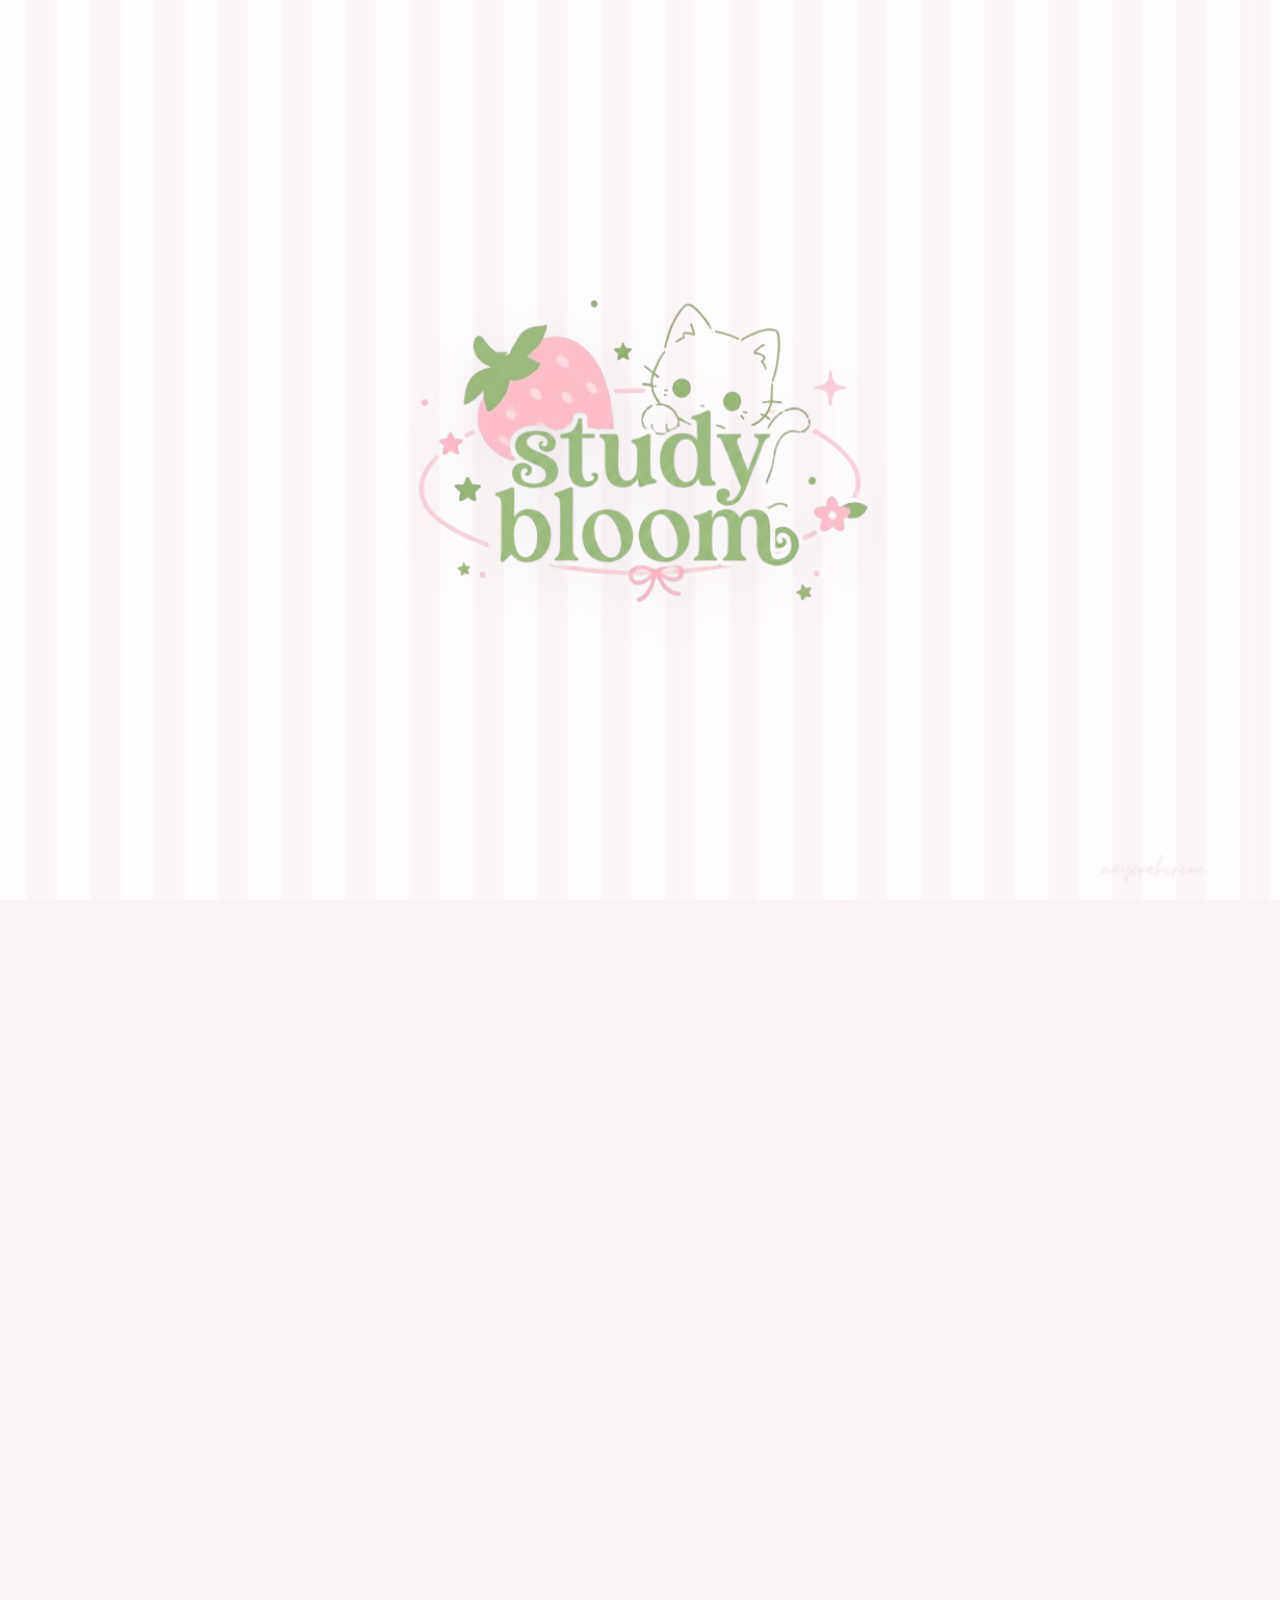
==== commit cd08a99d: "Add files via upload" ====
--- a/index.html
+++ b/index.html
@@ -10,14 +10,14 @@
 <body>
   <div id="splash" class="splash" aria-label="Opening Study Bloom">
     <div class="splash-logo-wrap">
-      <img src="assets/study-bloom-logo.png" class="splash-logo" alt="Study Bloom" />
+      <img src="study-bloom-logo.png" class="splash-logo" alt="Study Bloom" />
     </div>
   </div>
 
   <div id="app" class="app-shell hidden-app">
     <aside class="sidebar" id="sidebar">
       <div class="brand-block">
-        <img src="assets/study-bloom-logo.png" class="brand-logo" alt="Study Bloom logo" />
+        <img src="study-bloom-logo.png" class="brand-logo" alt="Study Bloom logo" />
         <div class="brand-copy">
           <h1 id="dashboardTitle">my dashboard</h1>
           <button id="editDashboardTitle" class="tiny-link" type="button">edit name</button>
@@ -116,7 +116,7 @@
             <div class="photo-stack">
               <div class="stack-card card-back-two"></div>
               <div class="stack-card card-back-one"></div>
-              <img id="stackImage" src="assets/photo1.jpeg" alt="Study Bloom inspiration" class="main-photo" />
+              <img id="stackImage" src="photo1.jpeg" alt="Study Bloom inspiration" class="main-photo" />
             </div>
             <div class="photo-controls">
               <button id="previousPhoto" type="button">‹</button>
--- a/style.css
+++ b/style.css
@@ -30,7 +30,7 @@
 body.theme-red { --bg:#fbf1f0; --bg-soft:#fff9f8; --accent:#dfaaa8; --accent-strong:#bb7775; --accent-soft:#f4dedd; --line:#ead8d7; }
 body.theme-yellow { --bg:#fbf8ed; --bg-soft:#fffdf5; --accent:#ddc77e; --accent-strong:#b59d4f; --accent-soft:#f2e9bf; --line:#e9e0bd; }
 body.theme-matcha { --bg:#f1f6ed; --bg-soft:#fafff6; --accent:#a9c58c; --accent-strong:#789a5c; --accent-soft:#dfead3; --line:#d9e3cf; }
-body.theme-pink { background-image:linear-gradient(rgba(255,255,255,.55),rgba(255,255,255,.55)),url('assets/background.jpeg'); background-size:cover; background-attachment:fixed; }
+body.theme-pink { background-image:linear-gradient(rgba(255,255,255,.55),rgba(255,255,255,.55)),url('background.jpeg'); background-size:cover; background-attachment:fixed; }
 body.dark { --bg:#1d1a1e; --bg-soft:#252125; --card:rgba(39,34,40,.92); --card-solid:#29232a; --text:#f7f2f5; --muted:#b8adb5; --line:#40353f; --shadow:0 18px 50px rgba(0,0,0,.25); }
 body.dark.theme-blue { --bg:#1b2024; --bg-soft:#232b30; }
 body.dark.theme-red { --bg:#241c1d; --bg-soft:#2c2223; }
@@ -50,7 +50,7 @@
 .splash-logo-wrap { width:min(72vw,520px); display:grid; place-items:center; animation:splashLogoIn 1.15s cubic-bezier(.2,.75,.25,1) both; }
 .splash-logo { width:100%; height:auto; display:block; object-fit:contain; filter:drop-shadow(0 14px 28px rgba(75,55,65,.08)); }
 @keyframes splashLogoIn { 0%{opacity:0;transform:scale(.88)} 60%{opacity:1;transform:scale(1.025)} 100%{opacity:1;transform:scale(1)} }
-.splash.theme-pink { --splash-bg:#fbf4f7; background-color:var(--splash-bg); background-image:linear-gradient(rgba(255,255,255,.55),rgba(255,255,255,.55)),url('assets/background.jpeg'); background-size:cover; background-position:center; }
+.splash.theme-pink { --splash-bg:#fbf4f7; background-color:var(--splash-bg); background-image:linear-gradient(rgba(255,255,255,.55),rgba(255,255,255,.55)),url('background.jpeg'); background-size:cover; background-position:center; }
 .splash.theme-blue { --splash-bg:#eef6fb; }
 .splash.theme-red { --splash-bg:#fbf1f0; }
 .splash.theme-yellow { --splash-bg:#fbf8ed; }
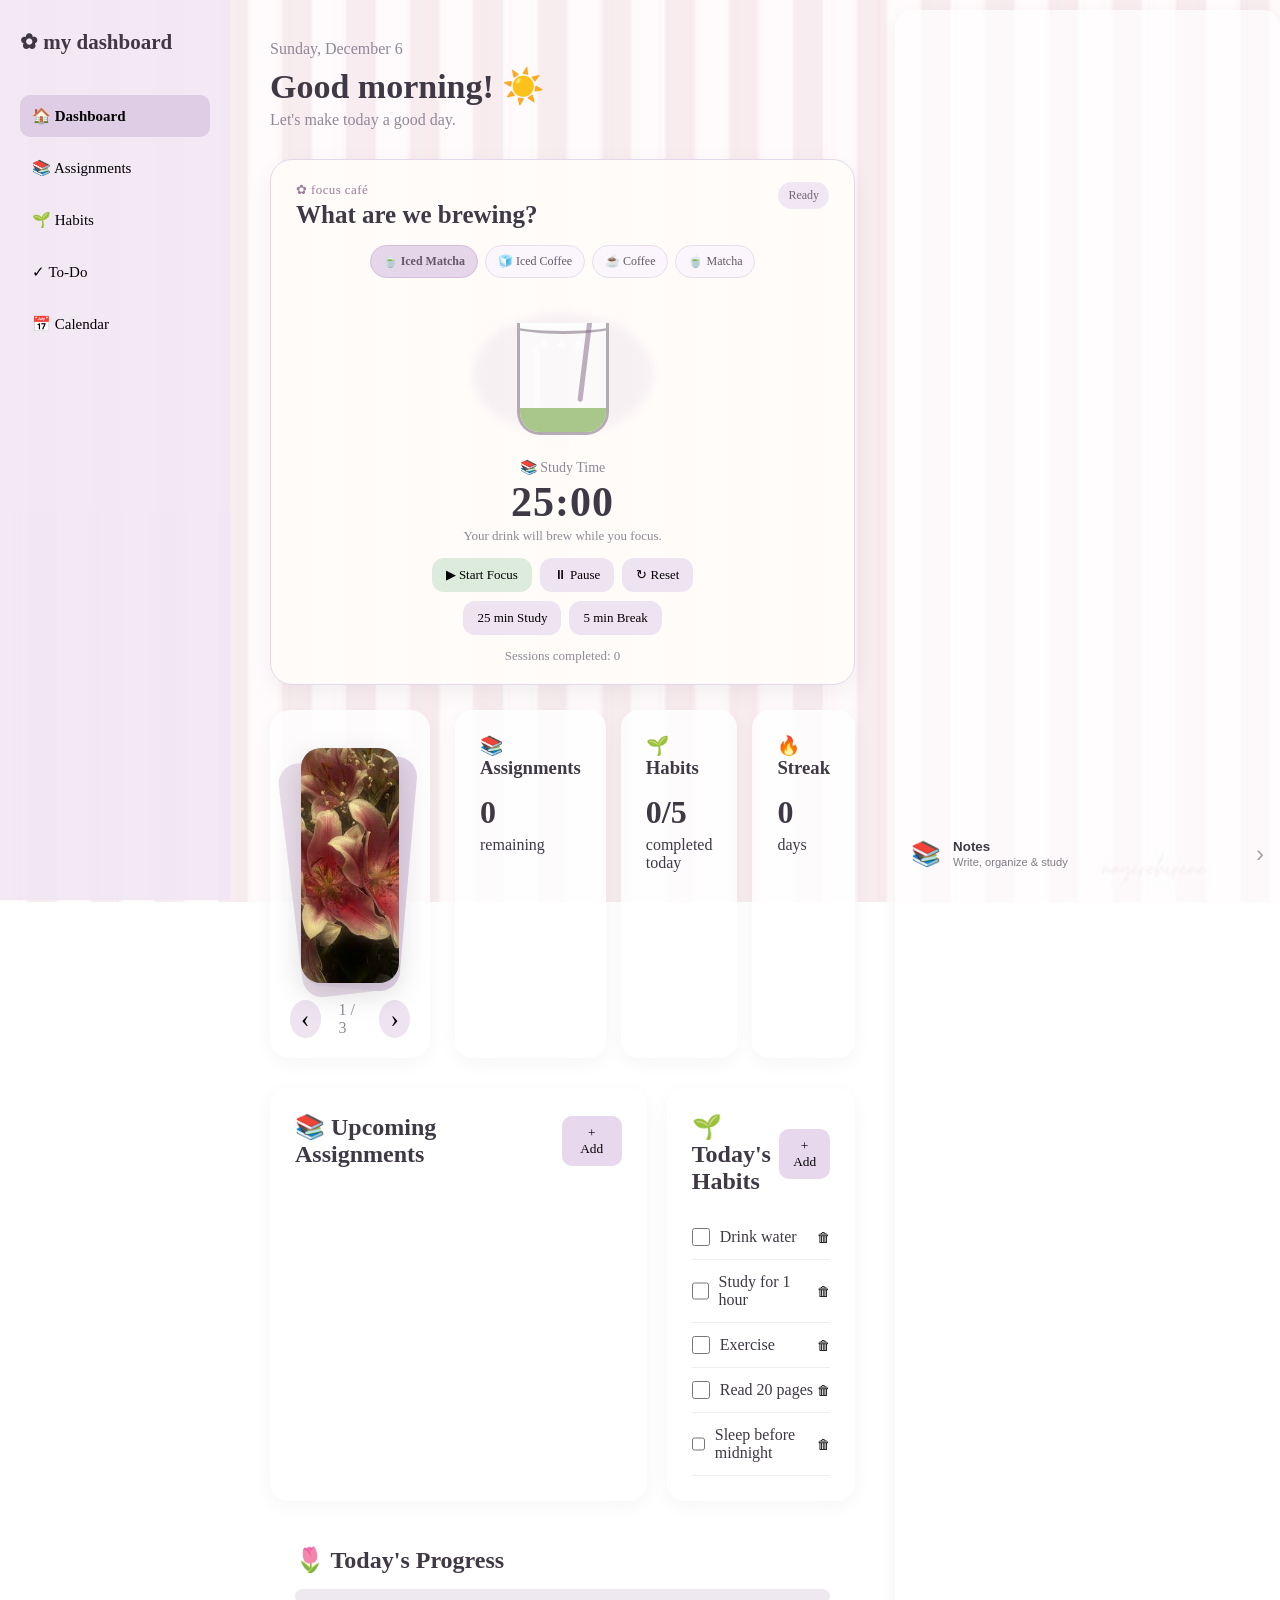
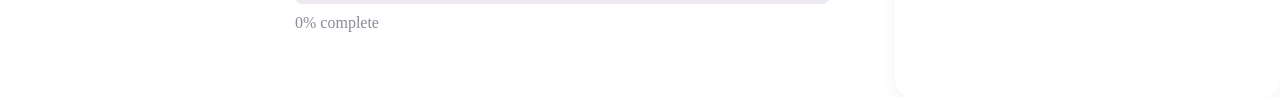
==== commit 48d805a4: "Add files via upload" ====
--- a/index.html
+++ b/index.html
@@ -1,235 +1,1098 @@
 <!DOCTYPE html>
 <html lang="en">
+
 <head>
-  <meta charset="UTF-8" />
-  <meta name="viewport" content="width=device-width, initial-scale=1.0" />
-  <meta name="theme-color" content="#f8dce8" />
-  <title>Study Bloom</title>
-  <link rel="stylesheet" href="style.css" />
+
+    <meta charset="UTF-8">
+
+    <meta
+        name="viewport"
+        content="width=device-width, initial-scale=1.0">
+
+    <title>study bloom</title>
+
+    <link rel="stylesheet" href="style.css">
+
 </head>
+
+
 <body>
-  <div id="splash" class="splash" aria-label="Opening Study Bloom">
-    <div class="splash-logo-wrap">
-      <img src="study-bloom-logo.png" class="splash-logo" alt="Study Bloom" />
-    </div>
-  </div>
-
-  <div id="app" class="app-shell hidden-app">
-    <aside class="sidebar" id="sidebar">
-      <div class="brand-block">
-        <img src="study-bloom-logo.png" class="brand-logo" alt="Study Bloom logo" />
-        <div class="brand-copy">
-          <h1 id="dashboardTitle">my dashboard</h1>
-          <button id="editDashboardTitle" class="tiny-link" type="button">edit name</button>
-        </div>
-      </div>
-
-      <nav class="nav-list" aria-label="Main navigation">
-        <button class="nav-button active" data-page="dashboard">🏠 <span>Dashboard</span></button>
-        <button class="nav-button" data-page="assignments">📚 <span>Assignments</span></button>
-        <button class="nav-button" data-page="habits">🌱 <span>Habits</span></button>
-        <button class="nav-button" data-page="todo">✓ <span>To-Do</span></button>
-        <button class="nav-button" data-page="calendar">📅 <span>Calendar</span></button>
-        <button class="nav-button" data-page="settings">⚙️ <span>Settings</span></button>
-      </nav>
-
-      <div class="sidebar-footer">
-        <div class="mini-profile" id="miniProfile">
-          <div class="avatar" id="miniAvatar">♡</div>
-          <div>
-            <strong id="miniName">Study Bloom</strong>
-            <span id="miniStatus">cozy study space</span>
-          </div>
-        </div>
-      </div>
+
+
+    <!-- =========================
+         SIDEBAR
+    ========================== -->
+
+    <aside class="sidebar">
+
+        <h1>✿ my dashboard</h1>
+
+
+        <nav>
+
+            <button
+                class="nav-button active"
+                data-page="dashboard">
+                🏠 Dashboard
+            </button>
+
+
+            <button
+                class="nav-button"
+                data-page="assignments">
+                📚 Assignments
+            </button>
+
+
+            <button
+                class="nav-button"
+                data-page="habits">
+                🌱 Habits
+            </button>
+
+
+            <button
+                class="nav-button"
+                data-page="todo">
+                ✓ To-Do
+            </button>
+
+
+            <button
+                class="nav-button"
+                data-page="calendar">
+                📅 Calendar
+            </button>
+
+        </nav>
+
     </aside>
 
-    <button id="mobileMenu" class="mobile-menu" type="button" aria-label="Open menu">☰</button>
-    <div id="sidebarOverlay" class="sidebar-overlay"></div>
-
-    <main class="main-content">
-      <section id="dashboardPage" class="page active-page">
-        <header class="page-header">
-          <p id="today" class="eyebrow"></p>
-          <h2 id="greeting">Good morning! ☀️</h2>
-          <p class="subtitle">Let's make today a good day.</p>
-        </header>
-
-        <section class="dashboard-progress panel">
-          <div class="panel-heading">
+
+
+    <!-- =========================
+         MAIN
+    ========================== -->
+
+    <main>
+
+
+        <!-- =========================
+             DASHBOARD PAGE
+        ========================== -->
+
+        <section
+            id="dashboardPage"
+            class="page active-page">
+
+
+            <header>
+
+                <p id="today"></p>
+
+                <h2>
+                    Good morning! ☀️
+                </h2>
+
+                <p class="subtitle">
+                    Let's make today a good day.
+                </p>
+
+            </header>
+
+            <!-- POMODORO TIMER -->
+<div class="pomodoro-card">
+
+    <div class="pomodoro-heading">
+        <div>
+            <p class="pomodoro-eyebrow">✿ focus café</p>
+            <h2>What are we brewing?</h2>
+        </div>
+        <span id="pomodoroStatus" class="pomodoro-status">Ready</span>
+    </div>
+
+    <div class="drink-selector" role="group" aria-label="Choose a drink">
+        <button class="drink-option active" data-drink="iced-matcha">🍵 Iced Matcha</button>
+        <button class="drink-option" data-drink="iced-coffee">🧊 Iced Coffee</button>
+        <button class="drink-option" data-drink="coffee">☕ Coffee</button>
+        <button class="drink-option" data-drink="matcha">🍵 Matcha</button>
+    </div>
+
+    <div class="brew-stage" id="brewStage">
+        <div class="brew-glow"></div>
+        <div class="drink-cup" id="drinkCup">
+            <div class="cup-liquid" id="cupLiquid"></div>
+            <div class="cup-ice" id="cupIce">◆ ◆ ◆</div>
+            <div class="cup-straw"></div>
+            <div class="cup-highlight"></div>
+        </div>
+        <div class="brew-steam" id="brewSteam">⌁ ⌁</div>
+        <div class="brew-particles" id="brewParticles">✦</div>
+    </div>
+
+    <p id="pomodoroMode">📚 Study Time</p>
+    <div id="pomodoroTimer">25:00</div>
+    <p id="brewMessage">Your drink will brew while you focus.</p>
+
+    <div class="pomodoro-buttons">
+        <button id="pomodoroStart">▶ Start Focus</button>
+        <button id="pomodoroPause">⏸ Pause</button>
+        <button id="pomodoroReset">↻ Reset</button>
+    </div>
+
+    <div class="pomodoro-settings">
+        <button id="pomodoroStudy">25 min Study</button>
+        <button id="pomodoroBreak">5 min Break</button>
+    </div>
+
+    <p id="pomodoroSessions">Sessions completed: 0</p>
+
+</div>
+
+
+
+            <!-- PHOTO + STATS -->
+
+            <section class="top-section">
+
+
+                <!-- PHOTO -->
+
+                <div class="photo-widget">
+
+                    <div class="photo-stack">
+
+                        <div
+                            class="stack-card card-back-two">
+                        </div>
+
+                        <div
+                            class="stack-card card-back-one">
+                        </div>
+
+                        <img
+                            id="stackImage"
+                            src="photo1.jpeg"
+                            alt="My photo"
+                            class="main-photo">
+
+                    </div>
+
+
+                    <div class="photo-controls">
+
+                        <button id="previousPhoto">
+                            ‹
+                        </button>
+
+                        <span id="photoNumber">
+                            1 / 3
+                        </span>
+
+                        <button id="nextPhoto">
+                            ›
+                        </button>
+
+                    </div>
+
+                </div>
+
+
+
+                <!-- STATS -->
+
+                <div class="stats">
+
+
+                    <div class="card">
+
+                        <h3>
+                            📚 Assignments
+                        </h3>
+
+                        <p
+                            class="big-number"
+                            id="assignmentCount">
+                            0
+                        </p>
+
+                        <p>
+                            remaining
+                        </p>
+
+                    </div>
+
+
+                    <div class="card">
+
+                        <h3>
+                            🌱 Habits
+                        </h3>
+
+                        <p
+                            class="big-number"
+                            id="habitProgress">
+                            0/0
+                        </p>
+
+                        <p>
+                            completed today
+                        </p>
+
+                    </div>
+
+
+                    <div class="card">
+
+                        <h3>
+                            🔥 Streak
+                        </h3>
+
+                        <p
+                            class="big-number"
+                            id="habitStreak">
+                            0
+                        </p>
+
+                        <p>
+                            days
+                        </p>
+
+                    </div>
+
+                </div>
+
+            </section>
+
+
+
+            <!-- QUICK VIEW -->
+
+            <section class="content">
+
+
+                <div class="panel">
+
+                    <div class="panel-header">
+
+                        <h2>
+                            📚 Upcoming Assignments
+                        </h2>
+
+                        <button
+                            id="dashboardAddAssignment">
+                            + Add
+                        </button>
+
+                    </div>
+
+                    <div id="dashboardAssignmentList"></div>
+
+                </div>
+
+
+
+                <div class="panel">
+
+                    <div class="panel-header">
+
+                        <h2>
+                            🌱 Today's Habits
+                        </h2>
+
+                        <button
+                            id="dashboardAddHabit">
+                            + Add
+                        </button>
+
+                    </div>
+
+                    <div id="dashboardHabitList"></div>
+
+                </div>
+
+            </section>
+
+
+
+            <!-- PROGRESS -->
+
+            <section class="progress-panel">
+
+                <h2>
+                    🌷 Today's Progress
+                </h2>
+
+                <div class="progress-bar">
+
+                    <div
+                        id="progressFill"
+                        class="progress-fill">
+                    </div>
+
+                </div>
+
+                <p id="progressText">
+                    0% complete
+                </p>
+
+            </section>
+
+        </section>
+
+
+
+        <!-- =========================
+             ASSIGNMENTS PAGE
+        ========================== -->
+
+        <section
+            id="assignmentsPage"
+            class="page">
+
+
+            <header>
+
+                <p>
+                    University
+                </p>
+
+                <h2>
+                    📚 Assignments
+                </h2>
+
+            </header>
+
+
+
+            <div class="panel">
+
+
+                <div class="panel-header">
+
+                    <h2>
+                        All Assignments
+                    </h2>
+
+                    <button
+                        id="addAssignmentButton">
+                        + Add Assignment
+                    </button>
+
+                </div>
+
+
+
+                <!-- FORM -->
+
+                <div
+                    id="assignmentForm"
+                    class="assignment-form hidden">
+
+
+                    <input
+                        type="text"
+                        id="assignmentName"
+                        placeholder="Assignment name">
+
+
+                    <input
+                        type="text"
+                        id="assignmentCourse"
+                        placeholder="Course">
+
+
+                    <input
+                        type="date"
+                        id="assignmentDate">
+
+
+                    <select
+                        id="assignmentPriority">
+
+                        <option value="urgent">
+                            🔴 High
+                        </option>
+
+                        <option value="medium">
+                            🟡 Medium
+                        </option>
+
+                        <option value="low">
+                            🟢 Low
+                        </option>
+
+                    </select>
+
+
+                    <div class="form-buttons">
+
+                        <button
+                            id="saveAssignment">
+                            Save
+                        </button>
+
+                        <button
+                            id="cancelAssignment">
+                            Cancel
+                        </button>
+
+                    </div>
+
+                </div>
+
+
+
+                <div id="assignmentList"></div>
+
+
+<!-- =========================
+     MY CLASSES
+========================= -->
+
+<div class="panel classes-panel">
+
+    <div class="panel-header">
+
+        <h2>
+            📚 My Classes
+        </h2>
+
+        <button id="addClassButton">
+            + Add Class
+        </button>
+
+    </div>
+
+
+    <p class="classes-description">
+        Keep your subjects, chapters and study materials organised.
+    </p>
+
+
+    <div id="classesContainer" class="class-grid">
+
+        <!-- Classes will appear here later -->
+
+        <div class="class-empty">
+
+            <div class="class-empty-icon">
+                🌷
+            </div>
+
+            <h3>
+                No classes yet
+            </h3>
+
+            <p>
+                Add your university classes to get started.
+            </p>
+
+        </div>
+
+    </div>
+<div id="classDetails" class="class-details hidden">
+
+    <button id="backToClasses" class="back-button">
+        ← All Classes
+    </button>
+
+    <h2 id="selectedClassName"></h2>
+
+    <div class="panel">
+
+        <div class="panel-header">
+
+            <h2>📖 Chapters</h2>
+
+            <button id="addChapterButton">
+                + Add Chapter
+            </button>
+
+        </div>
+
+        <div id="chapterContainer" class="chapter-grid">
+        </div>
+        <!-- FLASHCARD VIEW -->
+
+<div id="flashcardView" class="hidden">
+
+    <button id="backToChapters" class="back-button">
+        ← Back to Chapters
+    </button>
+   <button
+    id="fullscreenFlashcards"
+    class="back-button"
+    onclick="openStudyMode()"
+>
+    ⛶ Study Fullscreen
+</button>
+<button id="startStudyTimer" class="back-button">
+    🍅 Start Study Timer
+</button>
+
+    <h2 id="selectedChapterName">
+        🧠 Flashcards
+    </h2>
+
+    <div class="panel">
+
+        <div class="panel-header">
+
+            <h2>🧠 Flashcards</h2>
+
+            <button id="addFlashcardButton">
+                + Add Flashcard
+            </button>
+            <div id="flashcardForm" class="hidden">
+
+    <input
+        type="text"
+        id="flashcardQuestion"
+        placeholder="Enter question"
+    >
+
+    <textarea
+        id="flashcardAnswer"
+        placeholder="Enter answer"
+    ></textarea>
+
+    <button id="saveFlashcardButton">
+        Save Flashcard
+    </button>
+
+    <button id="cancelFlashcardButton">
+        Cancel
+    </button>
+
+</div>
+<div id="studyMode" class="hidden">
+
+    <button id="exitStudyMode">
+        ✕ Exit Study Mode
+    </button>
+
+    <div id="studyCardNumber">
+        1 / 1
+    </div>
+
+    <div id="studyCard">
+
+        <div id="studyQuestion">
+            Question
+        </div>
+
+        <div id="studyAnswer" class="hidden">
+            Answer
+        </div>
+
+        <p>
+            Click the card to reveal the answer
+        </p>
+
+    </div>
+
+    <div class="study-navigation">
+
+        <button id="studyPrevious">
+            ← Previous
+        </button>
+
+        <button id="studyNext">
+            Next →
+        </button>
+
+    </div>
+
+</div>
+
+        </div>
+<!-- ADD FLASHCARD FORM -->
+    <div id="flashcardForm" class="flashcard-form hidden">
+
+        <input
+            type="text"
+            id="flashcardQuestion"
+            placeholder="Question / Front"
+        >
+
+        <textarea
+            id="flashcardAnswer"
+            placeholder="Answer / Back"
+        ></textarea>
+
+        <div class="form-buttons">
+
+            <button id="saveFlashcard">
+                Save Flashcard
+            </button>
+
+            <button id="cancelFlashcard">
+                Cancel
+            </button>
+
+        </div>
+
+    </div>
+        <div id="flashcardList"></div>
+
+    </div>
+
+</div>
+
+    </div>
+
+</div>
+</div>
+
+
+</div>
+
+</section>
+
+
+        <!-- =========================
+             HABITS PAGE
+        ========================== -->
+
+        <section
+            id="habitsPage"
+            class="page">
+
+
+            <header>
+
+                <p>
+                    Daily Life
+                </p>
+
+                <h2>
+                    🌱 Habits
+                </h2>
+
+            </header>
+
+
+
+            <div class="panel">
+
+
+                <div class="panel-header">
+
+                    <h2>
+                        Today's Habits
+                    </h2>
+
+                    <button
+                        id="addHabitButton">
+                        + Add Habit
+                    </button>
+
+                </div>
+
+
+
+                <div
+                    id="habitForm"
+                    class="habit-form hidden">
+
+                    <input
+                        type="text"
+                        id="habitName"
+                        placeholder="New habit...">
+
+
+                    <div class="form-buttons">
+
+                        <button
+                            id="saveHabit">
+                            Save
+                        </button>
+
+                        <button
+                            id="cancelHabit">
+                            Cancel
+                        </button>
+
+                    </div>
+
+                </div>
+
+
+
+                <div id="habitList"></div>
+
+            </div>
+
+
+        </section>
+
+
+
+        <!-- =========================
+             TODO PAGE
+        ========================== -->
+
+        <section
+            id="todoPage"
+            class="page">
+
+
+            <header>
+
+                <p>
+                    Daily Life
+                </p>
+
+                <h2>
+                    ✓ To-Do List
+                </h2>
+
+            </header>
+
+
+
+            <div class="panel">
+
+                <div class="panel-header">
+
+                    <h2>
+                        Today's Tasks
+                    </h2>
+
+                    <button
+                        id="addTodoButton">
+                        + Add Task
+                    </button>
+
+                </div>
+
+
+
+                <div
+                    id="todoForm"
+                    class="habit-form hidden">
+
+                    <input
+                        type="text"
+                        id="todoName"
+                        placeholder="What do you need to do?">
+
+
+                    <div class="form-buttons">
+
+                        <button
+                            id="saveTodo">
+                            Save
+                        </button>
+
+                        <button
+                            id="cancelTodo">
+                            Cancel
+                        </button>
+
+                    </div>
+
+                </div>
+
+
+
+                <div id="todoList"></div>
+
+            </div>
+
+
+        </section>
+
+
+
+        <!-- =========================
+             CALENDAR PAGE
+        ========================== -->
+
+        <section
+            id="calendarPage"
+            class="page">
+
+
+            <header>
+
+                <p>
+                    Planning
+                </p>
+
+                <h2>
+                    📅 Calendar
+                </h2>
+
+            </header>
+
+
+
+            <div class="calendar-panel">
+
+
+                <div class="calendar-header">
+
+                    <button
+                        id="previousMonth">
+                        ‹
+                    </button>
+
+
+                    <h2 id="calendarTitle">
+                        August 2026
+                    </h2>
+
+
+                    <button
+                        id="nextMonth">
+                        ›
+                    </button>
+
+                </div>
+
+
+
+                <!-- WEEK DAYS -->
+
+                <div class="calendar-weekdays">
+
+                    <div>Mon</div>
+                    <div>Tue</div>
+                    <div>Wed</div>
+                    <div>Thu</div>
+                    <div>Fri</div>
+                    <div>Sat</div>
+                    <div>Sun</div>
+
+                </div>
+
+
+
+                <!-- DAYS -->
+
+                <div
+                    id="calendarDays"
+                    class="calendar-days">
+                </div>
+
+
+            </div>
+
+
+
+            <!-- SELECTED DATE -->
+
+            <div
+                id="selectedDatePanel"
+                class="panel selected-date-panel hidden">
+
+                <h2 id="selectedDateTitle">
+                    Assignments
+                </h2>
+
+                <div
+                    id="selectedDateAssignments">
+                </div>
+
+            </div>
+
+
+        </section>
+
+
+    </main>
+
+
+
+    <script src="script.js"></script>
+
+
+                <button class="settings-subfolder-button" data-settings-page="notes">
+                    <span class="settings-subfolder-icon">📚</span>
+                    <span>
+                        <strong>Notes</strong>
+                        <small>Write, organize & study</small>
+                    </span>
+                    <span class="settings-chevron">›</span>
+                </button>
+
+
+<!-- =========================
+     PERSONAL NOTES
+     ========================= -->
+<section id="notesPage" class="page">
+    <div class="notes-shell">
+        <div class="notes-header">
             <div>
-              <span class="section-kicker">little steps count</span>
-              <h3>🌷 Today's Progress</h3>
+                <button id="notesBackToSettings" class="notes-back-button">← Settings</button>
+                <p class="notes-eyebrow">PERSONAL STUDY SPACE</p>
+                <h1>📚 Notes</h1>
+                <p class="notes-subtitle">Write your notes, organize your subjects, and turn them into practice questions.</p>
             </div>
-            <strong id="progressText">0%</strong>
-          </div>
-          <div class="progress-track"><div id="progressFill" class="progress-fill"></div></div>
-          <p id="progressDetails" class="muted">Complete an assignment, habit, or task to grow your progress.</p>
-        </section>
-
-        <section class="focus-cafe panel">
-          <div class="focus-head">
-            <div>
-              <span class="section-kicker">✿ focus café</span>
-              <h3>What are we brewing?</h3>
+            <button id="addNoteSubjectButton" class="notes-primary-button">＋ Add Subject</button>
+        </div>
+
+        <div class="notes-layout">
+            <aside class="notes-sidebar">
+                <div class="notes-sidebar-title">
+                    <span>Subjects</span>
+                    <button id="renameNotesRootButton" class="notes-icon-button" title="Rename">✎</button>
+                </div>
+                <div id="notesSubjectList" class="notes-subject-list"></div>
+            </aside>
+
+            <main class="notes-main">
+                <div id="notesEmptyState" class="notes-empty-state">
+                    <div class="notes-empty-icon">🌷</div>
+                    <h2>Start your notes</h2>
+                    <p>Add a subject, then create chapters, units, lectures, or anything you want.</p>
+                    <button id="notesEmptyAddSubject" class="notes-primary-button">＋ Add Subject</button>
+                </div>
+
+                <div id="notesSubjectView" class="hidden">
+                    <div class="notes-breadcrumb">
+                        <button id="notesBackToSubjects">← Subjects</button>
+                        <span>/</span>
+                        <strong id="notesSelectedSubjectName"></strong>
+                    </div>
+
+                    <div class="notes-subject-heading">
+                        <div>
+                            <h2 id="notesSubjectTitle"></h2>
+                            <p id="notesChapterLabel">Chapters</p>
+                        </div>
+                        <div class="notes-heading-actions">
+                            <button id="renameNotesSubjectButton" class="notes-secondary-button">Rename</button>
+                            <button id="addNotesChapterButton" class="notes-primary-button">＋ Add Chapter</button>
+                        </div>
+                    </div>
+
+                    <div id="notesChapterList" class="notes-chapter-list"></div>
+                </div>
+
+                <div id="notesEditorView" class="hidden">
+                    <div class="notes-breadcrumb">
+                        <button id="notesBackToSubject">← Subject</button>
+                        <span>/</span>
+                        <span id="notesEditorSubjectName"></span>
+                        <span>/</span>
+                        <strong id="notesEditorChapterName"></strong>
+                    </div>
+
+                    <div class="notes-editor-topbar">
+                        <div>
+                            <p class="notes-eyebrow">NOTE</p>
+                            <input id="notesTitleInput" class="notes-title-input" value="Untitled Note" aria-label="Note title">
+                            <span id="notesSaveStatus" class="notes-save-status">Saved locally</span>
+                        </div>
+                        <div class="notes-editor-actions">
+                            <button id="notesGenerateQuestions" class="notes-primary-button">✨ Generate Questions</button>
+                            <button id="notesRenameChapterButton" class="notes-secondary-button">Rename</button>
+                            <button id="notesDeleteChapterButton" class="notes-danger-button">Delete</button>
+                        </div>
+                    </div>
+
+                    <div class="notes-toolbar" role="toolbar" aria-label="Notes formatting">
+                        <select id="notesFontFamily" title="Font">
+                            <option value="Times New Roman">Times New Roman</option>
+                            <option value="Arial">Arial</option>
+                            <option value="Georgia">Georgia</option>
+                            <option value="Verdana">Verdana</option>
+                        </select>
+                        <select id="notesFontSize" title="Font size">
+                            <option value="12" selected>12</option>
+                            <option value="10">10</option>
+                            <option value="11">11</option>
+                            <option value="14">14</option>
+                            <option value="16">16</option>
+                            <option value="18">18</option>
+                            <option value="20">20</option>
+                            <option value="24">24</option>
+                            <option value="28">28</option>
+                            <option value="32">32</option>
+                        </select>
+                        <span class="notes-toolbar-divider"></span>
+                        <button data-command="bold" title="Bold"><strong>B</strong></button>
+                        <button data-command="italic" title="Italic"><em>I</em></button>
+                        <button data-command="underline" title="Underline"><u>U</u></button>
+                        <button data-command="strikeThrough" title="Strikethrough"><s>S</s></button>
+                        <span class="notes-toolbar-divider"></span>
+                        <label class="notes-color-tool" title="Text color">
+                            <span>A</span><input type="color" id="notesTextColor" value="#4b3b42">
+                        </label>
+                        <label class="notes-color-tool" title="Highlight">
+                            <span>🖍</span><input type="color" id="notesHighlightColor" value="#fff1a8">
+                        </label>
+                        <button id="notesClearHighlight" title="Remove highlight">◻</button>
+                        <span class="notes-toolbar-divider"></span>
+                        <button data-command="insertUnorderedList" title="Bulleted list">• List</button>
+                        <button data-command="insertOrderedList" title="Numbered list">1. List</button>
+                        <button data-command="justifyLeft" title="Align left">≡</button>
+                        <button data-command="justifyCenter" title="Center">≣</button>
+                        <button data-command="justifyRight" title="Align right">≡</button>
+                        <span class="notes-toolbar-divider"></span>
+                        <button data-command="undo" title="Undo">↶</button>
+                        <button data-command="redo" title="Redo">↷</button>
+                    </div>
+
+                    <div id="notesEditor" class="notes-editor" contenteditable="true"
+                         spellcheck="true"
+                         data-placeholder="Start writing your notes here..."></div>
+                </div>
+            </main>
+        </div>
+    </div>
+</section>
+
+<!-- Notes question practice modal -->
+<div id="notesQuestionModal" class="notes-modal hidden">
+    <div class="notes-modal-card">
+        <button id="closeNotesQuestionModal" class="notes-modal-close">×</button>
+        <div id="notesQuizSetup">
+            <p class="notes-eyebrow">FROM YOUR NOTES</p>
+            <h2>✨ Practice Questions</h2>
+            <p id="notesQuizIntro">Your saved notes will be turned into study questions.</p>
+            <label class="notes-quiz-label">Number of questions
+                <select id="notesQuestionCount">
+                    <option value="5">5</option>
+                    <option value="10" selected>10</option>
+                    <option value="15">15</option>
+                </select>
+            </label>
+            <button id="startNotesQuizButton" class="notes-primary-button">Start Practice</button>
+            <p class="notes-local-ai-note">This version generates questions locally from your note text, so it works without exposing an API key.</p>
+        </div>
+
+        <div id="notesQuiz" class="hidden">
+            <div class="notes-quiz-progress">
+                <span id="notesQuizProgress">Question 1</span>
+                <span id="notesQuizScore">Score: 0</span>
             </div>
-            <span id="brewStatus" class="brew-status">ready to brew</span>
-          </div>
-
-          <div class="drink-picker" role="group" aria-label="Choose a drink">
-            <button class="drink-option selected" data-drink="matcha" type="button">🍵 Iced Matcha</button>
-            <button class="drink-option" data-drink="coffee" type="button">🧊 Iced Coffee</button>
-          </div>
-
-          <div class="brew-stage" id="brewStage">
-            <div class="steam steam-one"></div><div class="steam steam-two"></div>
-            <div class="ice ice-one"></div><div class="ice ice-two"></div><div class="ice ice-three"></div>
-            <div class="glass">
-              <div class="drink-liquid" id="drinkLiquid"></div>
-              <div class="drink-swirl" id="drinkSwirl"></div>
-              <div class="straw"></div>
+            <h3 id="notesQuizQuestion"></h3>
+            <div id="notesQuizOptions" class="notes-quiz-options"></div>
+            <div class="notes-quiz-controls">
+                <button id="notesQuizCorrect" class="notes-correct-button">✓ Correct</button>
+                <button id="notesQuizWrong" class="notes-wrong-button">✗ Wrong</button>
+                <button id="notesQuizNext" class="notes-primary-button hidden">Next →</button>
             </div>
-            <div class="brew-spark spark-one">✦</div><div class="brew-spark spark-two">✧</div>
-          </div>
-
-          <div class="focus-info">
-            <p id="pomodoroMode">📚 Study Time</p>
-            <div id="pomodoroTimer" class="pomodoro-timer">25:00</div>
-            <p id="brewMessage" class="brew-message">Your matcha is waiting for you.</p>
-          </div>
-
-          <div class="pomodoro-buttons">
-            <button id="pomodoroStart" class="primary-button" type="button">▶ Start Focus</button>
-            <button id="pomodoroPause" class="soft-button" type="button">Ⅱ Pause</button>
-            <button id="pomodoroReset" class="soft-button" type="button">↻ Reset</button>
-          </div>
-          <div class="pomodoro-settings">
-            <button id="pomodoroStudy" type="button">25 min Study</button>
-            <button id="pomodoroBreak" type="button">5 min Break</button>
-          </div>
-          <p id="pomodoroSessions" class="muted">Sessions completed: 0</p>
-        </section>
-
-        <section class="top-section">
-          <div class="photo-widget panel">
-            <div class="panel-heading"><div><span class="section-kicker">a little inspiration</span><h3>My Study Bloom</h3></div></div>
-            <div class="photo-stack">
-              <div class="stack-card card-back-two"></div>
-              <div class="stack-card card-back-one"></div>
-              <img id="stackImage" src="photo1.jpeg" alt="Study Bloom inspiration" class="main-photo" />
+        </div>
+
+        <div id="notesQuizResult" class="hidden">
+            <div class="notes-result-icon">🎀</div>
+            <h2 id="notesResultTitle">Practice Complete!</h2>
+            <div id="notesResultScore" class="notes-result-score">0%</div>
+            <p id="notesResultDetails"></p>
+            <div id="notesWrongQuestions"></div>
+            <div class="notes-result-actions">
+                <button id="notesPracticeWrong" class="notes-secondary-button hidden">🔄 Practice Wrong Questions</button>
+                <button id="notesCloseResult" class="notes-primary-button">Done</button>
             </div>
-            <div class="photo-controls">
-              <button id="previousPhoto" type="button">‹</button>
-              <span id="photoNumber">1 / 3</span>
-              <button id="nextPhoto" type="button">›</button>
-            </div>
-          </div>
-
-          <div class="stats">
-            <div class="stat-card"><span>📚</span><strong id="assignmentCount">0</strong><p>assignments remaining</p></div>
-            <div class="stat-card"><span>🌱</span><strong id="habitProgress">0/0</strong><p>habits completed</p></div>
-            <div class="stat-card"><span>🔥</span><strong id="habitStreak">0</strong><p>day streak</p></div>
-          </div>
-        </section>
-
-        <section class="content two-column">
-          <div class="panel">
-            <div class="panel-heading"><div><span class="section-kicker">coming up</span><h3>📚 Upcoming Assignments</h3></div><button id="dashboardAddAssignment" class="small-action" type="button">+ Add</button></div>
-            <div id="dashboardAssignmentList" class="mini-list"></div>
-          </div>
-          <div class="panel">
-            <div class="panel-heading"><div><span class="section-kicker">today</span><h3>🌱 Today's Habits</h3></div><button id="dashboardAddHabit" class="small-action" type="button">+ Add</button></div>
-            <div id="dashboardHabitList" class="mini-list"></div>
-          </div>
-        </section>
-      </section>
-
-      <section id="assignmentsPage" class="page">
-        <header class="page-header"><p class="eyebrow">University</p><h2>Assignments</h2><p class="subtitle">Keep the important things close, colourful, and easy to find.</p></header>
-        <div class="panel">
-          <div class="panel-heading"><div><span class="section-kicker">your workload</span><h3>All Assignments</h3></div><button id="addAssignmentButton" class="primary-button" type="button">+ Add Assignment</button></div>
-          <div id="assignmentForm" class="form-card hidden">
-            <div class="form-grid">
-              <input type="text" id="assignmentName" placeholder="Assignment name" />
-              <input type="text" id="assignmentCourse" placeholder="Course" />
-              <label>Due date<input type="date" id="assignmentDate" /></label><label>Due time<input type="time" id="assignmentTime" value="23:59" /></label>
-              <label>Priority<select id="assignmentPriority"><option value="urgent">High</option><option value="medium">Medium</option><option value="low">Low</option></select></label>
-              <label>Reminder<select id="assignmentReminder"><option value="none">No reminder</option><option value="10m">10 minutes before</option><option value="30m">30 minutes before</option><option value="1d">1 day before</option><option value="2d">2 days before</option><option value="3d">3 days before</option><option value="4d">4 days before</option><option value="5d">5 days before</option></select></label>
-            </div>
-            <div class="form-buttons"><button id="saveAssignment" class="primary-button" type="button">Save Assignment</button><button id="cancelAssignment" class="soft-button" type="button">Cancel</button></div>
-          </div>
-          <div id="assignmentList" class="assignment-grid"></div>
-        </div>
-
-        <div class="panel classes-panel">
-          <div class="panel-heading"><div><span class="section-kicker">study library</span><h3>📖 My Classes</h3></div><button id="addClassButton" class="small-action" type="button">+ Add Class</button></div>
-          <p class="muted">Keep your subjects, chapters and flashcards together.</p>
-          <div id="classesContainer" class="class-grid"></div>
-          <div id="classDetails" class="class-details hidden">
-            <button id="backToClasses" class="back-button" type="button">← All Classes</button>
-            <h3 id="selectedClassName"></h3>
-            <div class="panel nested-panel"><div class="panel-heading"><h3>📖 Chapters</h3><button id="addChapterButton" class="small-action" type="button">+ Add Chapter</button></div><div id="chapterContainer" class="chapter-grid"></div></div>
-          </div>
-          <div id="flashcardView" class="hidden">
-            <button id="backToChapters" class="back-button" type="button">← Back to Chapters</button>
-            <button id="fullscreenFlashcards" class="back-button" type="button">⛶ Study Fullscreen</button>
-            <h3 id="selectedChapterName">🧠 Flashcards</h3>
-            <div class="flashcard-toolbar"><button id="addFlashcardButton" class="small-action" type="button">+ Add Flashcard</button><button id="startStudyTimer" class="small-action" type="button">🍅 Start Study Timer</button></div>
-            <div id="flashcardForm" class="form-card hidden"><input type="text" id="flashcardQuestion" placeholder="Question / Front" /><textarea id="flashcardAnswer" placeholder="Answer / Back"></textarea><div class="form-buttons"><button id="saveFlashcardButton" class="primary-button" type="button">Save Flashcard</button><button id="cancelFlashcardButton" class="soft-button" type="button">Cancel</button></div></div>
-            <div id="flashcardList" class="flashcard-grid"></div>
-          </div>
-        </div>
-      </section>
-
-      <section id="habitsPage" class="page">
-        <header class="page-header"><p class="eyebrow">Daily Life</p><h2>Habits</h2><p class="subtitle">Three little corners for taking care of your whole life.</p></header>
-        <div class="habit-sections">
-          <div class="panel habit-category"><div class="panel-heading"><div><span class="section-kicker">♡ life</span><h3>Personal</h3></div><button class="small-action add-habit-category" data-category="personal" type="button">+ Add</button></div><div id="personalHabits" class="habit-list"></div></div>
-          <div class="panel habit-category"><div class="panel-heading"><div><span class="section-kicker">🎓 university</span><h3>Uni</h3></div><button class="small-action add-habit-category" data-category="uni" type="button">+ Add</button></div><div id="uniHabits" class="habit-list"></div></div>
-          <div class="panel habit-category"><div class="panel-heading"><div><span class="section-kicker">🫧 wellbeing</span><h3>Health</h3></div><button class="small-action add-habit-category" data-category="health" type="button">+ Add</button></div><div id="healthHabits" class="habit-list"></div></div>
-        </div>
-        <div id="habitForm" class="form-card hidden"><input type="text" id="habitName" placeholder="New habit..." /><input type="hidden" id="habitCategory" value="personal" /><div class="form-buttons"><button id="saveHabit" class="primary-button" type="button">Save Habit</button><button id="cancelHabit" class="soft-button" type="button">Cancel</button></div></div>
-      </section>
-
-      <section id="todoPage" class="page">
-        <header class="page-header"><p class="eyebrow">Daily Life</p><h2>To-Do</h2><p class="subtitle">A soft place for the small things that still matter.</p></header>
-        <div class="panel"><div class="panel-heading"><div><span class="section-kicker">today</span><h3>Today's Tasks</h3></div><button id="addTodoButton" class="primary-button" type="button">+ Add Task</button></div><div id="todoForm" class="form-card hidden"><input type="text" id="todoName" placeholder="What do you need to do?" /><div class="form-buttons"><button id="saveTodo" class="primary-button" type="button">Save Task</button><button id="cancelTodo" class="soft-button" type="button">Cancel</button></div></div><div id="todoList" class="todo-list"></div></div>
-      </section>
-
-      <section id="calendarPage" class="page">
-        <header class="page-header"><p class="eyebrow">Planning</p><h2>Calendar</h2><p class="subtitle">See your work and your life in one gentle little month.</p></header>
-        <div class="calendar-panel panel">
-          <div class="calendar-header"><button id="previousMonth" type="button">‹</button><h3 id="calendarTitle"></h3><button id="nextMonth" type="button">›</button></div>
-          <div class="calendar-weekdays"><div>Mon</div><div>Tue</div><div>Wed</div><div>Thu</div><div>Fri</div><div>Sat</div><div>Sun</div></div>
-          <div id="calendarDays" class="calendar-days"></div>
-        </div>
-        <div id="selectedDatePanel" class="panel selected-date-panel hidden"><div class="panel-heading"><div><span class="section-kicker">selected day</span><h3 id="selectedDateTitle"></h3></div><button id="addEventButton" class="small-action" type="button">+ Add Event</button></div><div id="selectedDateItems"></div></div>
-      </section>
-
-      <section id="settingsPage" class="page">
-        <header class="page-header"><p class="eyebrow">Your little corner</p><h2>Settings</h2><p class="subtitle">Make Study Bloom feel like yours.</p></header>
-        <div class="settings-grid">
-          <div class="panel"><span class="section-kicker">appearance</span><h3>Choose today's colour</h3><div class="theme-options"><button data-theme="pink" class="theme-choice" type="button"><span class="theme-dot pink"></span>Light Pink</button><button data-theme="blue" class="theme-choice" type="button"><span class="theme-dot blue"></span>Light Blue</button><button data-theme="red" class="theme-choice" type="button"><span class="theme-dot red"></span>Light Red</button><button data-theme="yellow" class="theme-choice" type="button"><span class="theme-dot yellow"></span>Light Yellow</button><button data-theme="matcha" class="theme-choice" type="button"><span class="theme-dot matcha"></span>Matcha Green</button></div><div class="setting-row"><span>Dark mode</span><label class="switch"><input id="darkModeToggle" type="checkbox" /><span></span></label></div></div>
-          <div class="panel"><span class="section-kicker">profile</span><h3>Make it yours</h3><div class="profile-editor"><div class="profile-avatar-large" id="profileAvatarLarge">♡</div><label>Display name<input id="profileName" type="text" placeholder="Your name" /></label><label>Dashboard name<input id="profileDashboardTitle" type="text" placeholder="my dashboard" /></label><label>Profile picture<input id="profilePicture" type="file" accept="image/*" /></label><label>Dashboard pictures <span class="muted">(up to 10)</span><input id="dashboardPicture" type="file" accept="image/*" multiple /></label><p class="muted small">Choose up to 10 photos. They stay in this browser for now.</p><div id="dashboardPhotoManager" class="dashboard-photo-manager"></div><div class="dashboard-photo-actions"><button id="removeDashboardPicture" class="soft-button" type="button">Use Study Bloom default photos</button></div><button id="saveProfile" class="primary-button" type="button">Save Profile</button></div></div>
-          <div class="panel"><span class="section-kicker">notifications</span><h3>Reminders</h3><p class="muted">Study Bloom can send browser notifications while this page is open. Full background notifications after closing the browser will be added with the account/backend layer.</p><button id="notificationPermission" class="soft-button" type="button">Enable Notifications</button><p id="notificationStatus" class="muted"></p></div>
-          <div class="panel"><span class="section-kicker">accounts</span><h3>Sign in</h3><p class="muted">The account screen is ready for Google/Apple authentication, but those providers need your own project credentials before they can be connected securely.</p><div class="account-buttons"><button class="soft-button auth-demo" data-provider="Google" type="button">Continue with Google</button><button class="soft-button auth-demo" data-provider="Apple" type="button">Continue with Apple</button></div><p id="authStatus" class="muted"></p></div>
-        </div>
-      </section>
-    </main>
-  </div>
-
-  <div id="eventModal" class="modal hidden"><div class="modal-card"><button class="modal-close" data-close="eventModal" type="button">×</button><span class="section-kicker">calendar</span><h3>Add personal event</h3><input id="eventName" type="text" placeholder="Birthday, dinner, appointment..." /><input id="eventDate" type="date" /><div class="form-buttons"><button id="saveEvent" class="primary-button" type="button">Add Event</button><button class="soft-button" data-close="eventModal" type="button">Cancel</button></div></div></div>
-  <div id="titleModal" class="modal hidden"><div class="modal-card"><button class="modal-close" data-close="titleModal" type="button">×</button><span class="section-kicker">your space</span><h3>Name your dashboard</h3><input id="dashboardTitleInput" type="text" placeholder="my dashboard" /><div class="form-buttons"><button id="saveDashboardTitle" class="primary-button" type="button">Save</button><button class="soft-button" data-close="titleModal" type="button">Cancel</button></div></div></div>
-
-  <div id="studyMode" class="study-mode hidden">
-    <button id="exitStudyMode" type="button">✕ Exit Study Mode</button>
-    <div class="study-progress"><span id="studyCardNumber">1 / 1</span><span id="studyScore">Score: 0</span></div>
-    <div id="studyCard" class="study-card-large"><div id="studyQuestion"></div><div id="studyAnswer" class="hidden"></div><p>Click to reveal the answer</p></div>
-    <div class="study-answer-buttons"><button id="studyWrong" class="wrong-button" type="button">✕ Wrong</button><button id="studyRight" class="right-button" type="button">✓ Got it right</button></div>
-    <div class="study-navigation"><button id="studyPrevious" type="button">← Previous</button><button id="studyNext" type="button">Next →</button></div>
-    <div id="studyResult" class="study-result hidden"></div>
-  </div>
-
-  <script src="script.js"></script>
+        </div>
+    </div>
+</div>
+
 </body>
-</html>
+
+</html>
--- a/style.css
+++ b/style.css
@@ -1,146 +1,2204 @@
-@import url('https://fonts.googleapis.com/css2?family=DM+Sans:wght@400;500;600;700&family=Playfair+Display:wght@600;700&display=swap');
-
-:root {
-  --bg: #fbf4f7;
-  --bg-soft: #fffafc;
-  --card: rgba(255,255,255,.86);
-  --card-solid: #fffdfd;
-  --text: #151218;
-  --muted: #786e78;
-  --accent: #d99db6;
-  --accent-strong: #bd7898;
-  --accent-soft: #f1dce6;
-  --line: #eadbe3;
-  --shadow: 0 18px 50px rgba(80,55,70,.08);
-  --high: #f8d5d8;
-  --medium: #f8e8ae;
-  --low: #dceafa;
-  --heading-font: 'Edwardian Script ITC', 'Bickham Script Pro', 'Snell Roundhand', cursive;
-}
-
-* { box-sizing: border-box; }
-html { scroll-behavior: smooth; }
-body { margin:0; min-height:100vh; background:var(--bg); color:var(--text); font-family:'DM Sans', system-ui, sans-serif; }
-button, input, textarea, select { font:inherit; }
-button { color:inherit; }
-button:focus-visible, input:focus-visible, textarea:focus-visible, select:focus-visible { outline:3px solid rgba(189,120,152,.25); outline-offset:2px; }
-
-body.theme-pink { --bg:#fbf4f7; --bg-soft:#fff8fb; --accent:#d99db6; --accent-strong:#b96f91; --accent-soft:#f1dce6; --line:#eadbe3; }
-body.theme-blue { --bg:#eef6fb; --bg-soft:#f8fcff; --accent:#9dbfd9; --accent-strong:#638faf; --accent-soft:#dbeaf5; --line:#d8e6ef; }
-body.theme-red { --bg:#fbf1f0; --bg-soft:#fff9f8; --accent:#dfaaa8; --accent-strong:#bb7775; --accent-soft:#f4dedd; --line:#ead8d7; }
-body.theme-yellow { --bg:#fbf8ed; --bg-soft:#fffdf5; --accent:#ddc77e; --accent-strong:#b59d4f; --accent-soft:#f2e9bf; --line:#e9e0bd; }
-body.theme-matcha { --bg:#f1f6ed; --bg-soft:#fafff6; --accent:#a9c58c; --accent-strong:#789a5c; --accent-soft:#dfead3; --line:#d9e3cf; }
-body.theme-pink { background-image:linear-gradient(rgba(255,255,255,.55),rgba(255,255,255,.55)),url('background.jpeg'); background-size:cover; background-attachment:fixed; }
-body.dark { --bg:#1d1a1e; --bg-soft:#252125; --card:rgba(39,34,40,.92); --card-solid:#29232a; --text:#f7f2f5; --muted:#b8adb5; --line:#40353f; --shadow:0 18px 50px rgba(0,0,0,.25); }
-body.dark.theme-blue { --bg:#1b2024; --bg-soft:#232b30; }
-body.dark.theme-red { --bg:#241c1d; --bg-soft:#2c2223; }
-body.dark.theme-yellow { --bg:#242218; --bg-soft:#2d2a1e; }
-body.dark.theme-matcha { --bg:#1b241a; --bg-soft:#222d20; }
-body.dark.theme-pink { background-image:none; }
-body.dark .nav-button, body.dark .small-action, body.dark .soft-button, body.dark .pomodoro-settings button { background:#302a30; }
-body.dark .main-photo { border-color:#463b44; }
-
-h1,h2,h3 { margin:0; font-family:var(--heading-font); font-weight:600; letter-spacing:.2px; }
-.page-header h2 { font-size:clamp(2.8rem,6vw,4.7rem); line-height:.95; margin-top:5px; }
-.page-header .subtitle { font-size:1rem; color:var(--muted); margin-top:10px; }
-.panel h3 { font-family:var(--heading-font); font-size:2rem; }
-
-.splash { position:fixed; inset:0; z-index:9999; display:grid; place-items:center; overflow:hidden; background:var(--splash-bg,#fbf4f7); transition:opacity .8s ease, visibility .8s ease; }
-.splash.hidden { opacity:0; visibility:hidden; pointer-events:none; }
-.splash-logo-wrap { width:min(72vw,520px); display:grid; place-items:center; animation:splashLogoIn 1.15s cubic-bezier(.2,.75,.25,1) both; }
-.splash-logo { width:100%; height:auto; display:block; object-fit:contain; filter:drop-shadow(0 14px 28px rgba(75,55,65,.08)); }
-@keyframes splashLogoIn { 0%{opacity:0;transform:scale(.88)} 60%{opacity:1;transform:scale(1.025)} 100%{opacity:1;transform:scale(1)} }
-.splash.theme-pink { --splash-bg:#fbf4f7; background-color:var(--splash-bg); background-image:linear-gradient(rgba(255,255,255,.55),rgba(255,255,255,.55)),url('background.jpeg'); background-size:cover; background-position:center; }
-.splash.theme-blue { --splash-bg:#eef6fb; }
-.splash.theme-red { --splash-bg:#fbf1f0; }
-.splash.theme-yellow { --splash-bg:#fbf8ed; }
-.splash.theme-matcha { --splash-bg:#f1f6ed; }
-.splash.dark { --splash-bg:#1d1a1e; background-image:none; }
-.splash.dark.theme-blue { --splash-bg:#1b2024; }
-.splash.dark.theme-red { --splash-bg:#241c1d; }
-.splash.dark.theme-yellow { --splash-bg:#242218; }
-.splash.dark.theme-matcha { --splash-bg:#1b241a; }
-
-.app-shell { display:flex; min-height:100vh; }
-.hidden-app { opacity:0; pointer-events:none; }
-.main-content { flex:1; width:100%; max-width:1500px; margin:0 auto; padding:42px clamp(22px,4vw,64px) 70px; }
-.sidebar { width:275px; flex:0 0 275px; min-height:100vh; position:sticky; top:0; height:100vh; padding:28px 20px; background:color-mix(in srgb, var(--accent-soft) 65%, transparent); border-right:1px solid var(--line); display:flex; flex-direction:column; z-index:50; }
-.brand-block { display:flex; align-items:center; gap:10px; margin-bottom:38px; }
-.brand-logo { width:64px; height:64px; object-fit:contain; border-radius:18px; background:#fff; padding:3px; flex:0 0 64px; }
-.brand-copy { min-width:0; }
-.brand-copy h1 { font-size:2rem; line-height:.9; word-break:break-word; }
-.tiny-link { border:0; background:none; padding:5px 0 0; color:var(--muted); font-size:.75rem; cursor:pointer; }
-.nav-list { display:flex; flex-direction:column; gap:8px; }
-.nav-button { width:100%; text-align:left; border:0; border-radius:15px; padding:13px 14px; background:transparent; cursor:pointer; font-weight:600; transition:.2s; }
-.nav-button:hover { background:rgba(255,255,255,.45); transform:translateX(2px); }
-.nav-button.active { background:var(--card); box-shadow:var(--shadow); }
-.sidebar-footer { margin-top:auto; }
-.mini-profile { display:flex; align-items:center; gap:10px; padding:12px; border-radius:17px; background:rgba(255,255,255,.42); }
-.avatar { width:38px; height:38px; border-radius:50%; display:grid; place-items:center; background:var(--card); border:1px solid var(--line); overflow:hidden; font-size:1.1rem; }
-.avatar img, .profile-avatar-large img { width:100%; height:100%; object-fit:cover; }
-.mini-profile strong, .mini-profile span { display:block; max-width:170px; overflow:hidden; text-overflow:ellipsis; white-space:nowrap; }
-.mini-profile strong { font-size:.9rem; }.mini-profile span { color:var(--muted); font-size:.72rem; }
-
-.mobile-menu { display:none; position:fixed; top:14px; right:14px; z-index:70; border:1px solid var(--line); border-radius:14px; padding:10px 12px; background:var(--card); box-shadow:var(--shadow); }
-.sidebar-overlay { display:none; }
-.page { display:none; animation:pageIn .35s ease; }.active-page { display:block; }
-@keyframes pageIn { from{opacity:0;transform:translateY(8px)} to{opacity:1;transform:none} }
-.eyebrow,.section-kicker { color:var(--accent-strong); text-transform:lowercase; letter-spacing:.05em; font-size:.78rem; font-weight:700; }
-
-.panel { background:var(--card); border:1px solid var(--line); border-radius:25px; box-shadow:var(--shadow); padding:24px; backdrop-filter:blur(12px); }
-.panel-heading { display:flex; align-items:center; justify-content:space-between; gap:16px; margin-bottom:18px; }
-.panel-heading h3 { margin-top:3px; }
-.muted { color:var(--muted); font-size:.9rem; }
-
-.dashboard-progress { margin:30px 0 22px; }
-.dashboard-progress .panel-heading strong { font-size:1.6rem; }
-.progress-track { height:13px; background:var(--accent-soft); border-radius:99px; overflow:hidden; }
-.progress-fill { height:100%; width:0%; background:var(--accent); border-radius:inherit; transition:width .4s ease; }
-
-.focus-cafe { text-align:center; margin-bottom:24px; overflow:hidden; }
-.focus-head { display:flex; justify-content:space-between; align-items:start; text-align:left; gap:15px; }
-.focus-head h3 { font-size:2.3rem; }
-.brew-status { padding:9px 13px; border-radius:999px; background:var(--accent-soft); color:var(--accent-strong); font-size:.78rem; }
-.drink-picker { display:flex; justify-content:center; gap:9px; flex-wrap:wrap; margin:18px 0 6px; }
-.drink-option { border:1px solid var(--line); background:transparent; padding:10px 17px; border-radius:999px; cursor:pointer; transition:.2s; }
-.drink-option:hover { transform:translateY(-2px); }.drink-option.selected { background:var(--accent-soft); border-color:color-mix(in srgb,var(--accent) 65%,var(--line)); }
-.brew-stage { position:relative; width:min(100%,380px); height:210px; margin:0 auto; display:grid; place-items:end center; }
-.glass { position:relative; width:112px; height:140px; border:4px solid color-mix(in srgb,var(--muted) 60%, transparent); border-top:5px solid color-mix(in srgb,var(--muted) 55%, transparent); border-radius:10px 10px 25px 25px; overflow:hidden; background:rgba(255,255,255,.32); box-shadow:0 15px 30px rgba(90,70,85,.12); transform:perspective(500px) rotateX(-2deg); }
-.glass:before { content:""; position:absolute; left:-6px; right:-6px; top:-6px; height:13px; border-radius:50%; border:3px solid color-mix(in srgb,var(--muted) 45%, transparent); background:rgba(255,255,255,.4); }
-.drink-liquid { position:absolute; left:0; right:0; bottom:0; height:25%; background:linear-gradient(180deg,#b8d69b,#8eb96e); transition:height 1s linear, background .4s; }
-.drink-liquid.coffee { background:linear-gradient(180deg,#b97c4d,#75452b); }
-.drink-swirl { position:absolute; inset:0; opacity:0; background:radial-gradient(ellipse at 48% 58%,rgba(255,255,255,.45),transparent 18%),radial-gradient(ellipse at 62% 65%,rgba(255,255,255,.25),transparent 22%); mix-blend-mode:screen; transition:opacity .4s; }
-.brewing .drink-swirl { opacity:1; animation:swirl 2s infinite ease-in-out; }.ready .drink-swirl { opacity:.8; animation:twinkle 1.4s infinite; }
-@keyframes swirl { 0%,100%{transform:translateX(-5px) rotate(-2deg)}50%{transform:translateX(5px) rotate(2deg)} }
-@keyframes twinkle { 50%{transform:scale(1.08);opacity:.35} }
-.straw { position:absolute; width:8px; height:105px; right:22px; top:-24px; border-radius:9px; background:var(--accent); transform:rotate(8deg); opacity:.75; }
-.ice { position:absolute; width:30px; height:22px; background:rgba(220,240,255,.65); border:1px solid rgba(255,255,255,.9); border-radius:7px; transform:rotate(18deg); bottom:25px; z-index:4; }.ice-one{left:calc(50% - 51px)}.ice-two{left:calc(50% + 5px);bottom:44px;transform:rotate(-14deg)}.ice-three{left:calc(50% + 25px);bottom:23px;transform:rotate(7deg)}
-.steam { position:absolute; bottom:112px; width:12px; height:70px; border-radius:50%; border-left:3px solid rgba(255,255,255,.6); opacity:0; }.steam-one{left:calc(50% - 25px)}.steam-two{left:calc(50% + 10px)}
-.brew-stage.hot .steam { opacity:.7; animation:steam 2.5s infinite ease-in-out; } @keyframes steam{50%{transform:translateY(-18px) translateX(8px);opacity:.15}}
-.brew-spark { position:absolute; color:var(--accent-strong); opacity:0; }.spark-one{right:24%;top:22%}.spark-two{left:25%;top:35%}.ready .brew-spark{opacity:1;animation:floatSpark 1.7s infinite}.ready .spark-two{animation-delay:.3s}@keyframes floatSpark{50%{transform:translateY(-8px) scale(1.15);opacity:.5}}
-.focus-info #pomodoroMode { margin:0 0 2px; color:var(--muted); }.pomodoro-timer { font-family:'Playfair Display',serif; font-size:clamp(3.1rem,7vw,4.7rem); line-height:1; font-weight:700; margin:4px 0 5px; }.brew-message{color:var(--muted);margin:0 0 14px;font-size:.9rem}
-.pomodoro-buttons,.pomodoro-settings { display:flex; justify-content:center; gap:9px; flex-wrap:wrap; }.pomodoro-settings{margin-top:9px}.pomodoro-settings button{border:0;background:var(--accent-soft);border-radius:999px;padding:8px 13px;cursor:pointer}.pomodoro-sessions{margin-bottom:0}
-.primary-button,.soft-button,.small-action,.back-button { border:1px solid var(--line); border-radius:13px; padding:10px 15px; cursor:pointer; font-weight:600; transition:.2s; }.primary-button{background:var(--accent);border-color:transparent}.soft-button,.small-action,.back-button{background:var(--accent-soft)}.primary-button:hover,.soft-button:hover,.small-action:hover,.back-button:hover{transform:translateY(-2px)}
-
-.top-section { display:grid; grid-template-columns:minmax(300px,.85fr) minmax(400px,1.15fr); gap:20px; margin:20px 0; }.photo-widget{text-align:center}.photo-stack{height:300px; position:relative; display:grid; place-items:center;}.main-photo,.stack-card{position:absolute;width:min(74%,330px);height:240px;object-fit:cover;border-radius:18px;border:7px solid #fff;box-shadow:0 18px 35px rgba(80,60,70,.14)}.main-photo{z-index:3;transform:rotate(-2deg)}.card-back-one{z-index:2;background:var(--accent-soft);transform:rotate(5deg) translate(12px,5px)}.card-back-two{z-index:1;background:var(--accent);opacity:.5;transform:rotate(-8deg) translate(-12px,8px)}.photo-controls{display:flex;align-items:center;justify-content:center;gap:15px}.photo-controls button{border:0;background:var(--accent-soft);border-radius:50%;width:34px;height:34px;cursor:pointer;font-size:1.4rem}.stats{display:grid;grid-template-columns:repeat(3,1fr);gap:16px}.stat-card{padding:24px;background:var(--card);border:1px solid var(--line);border-radius:22px;box-shadow:var(--shadow);min-height:160px}.stat-card span{font-size:1.4rem}.stat-card strong{display:block;font-family:'Playfair Display',serif;font-size:2.8rem;margin:20px 0 4px}.stat-card p{margin:0;color:var(--muted);font-size:.88rem}
-.content.two-column{display:grid;grid-template-columns:1fr 1fr;gap:20px}.mini-list{display:grid;gap:9px}.mini-item{padding:13px;border:1px solid var(--line);border-radius:15px;background:var(--bg-soft)}
-
-.assignment-grid{display:grid;grid-template-columns:repeat(auto-fill,minmax(240px,1fr));gap:14px}.assignment{border:1px solid var(--line);border-left:8px solid var(--accent);background:var(--card-solid);border-radius:17px;padding:16px;min-height:145px;display:flex;flex-direction:column;justify-content:space-between;gap:12px}.assignment.priority-urgent{border-left-color:#ef9da1;background:color-mix(in srgb,var(--high) 60%,var(--card-solid))}.assignment.priority-medium{border-left-color:#ddc15a;background:color-mix(in srgb,var(--medium) 58%,var(--card-solid))}.assignment.priority-low{border-left-color:#8eb8df;background:color-mix(in srgb,var(--low) 58%,var(--card-solid))}.assignment.completed{opacity:.6}.assignment.completed strong{text-decoration:line-through}.assignment-info strong{font-size:1rem}.assignment-info p{margin:7px 0 0;color:var(--muted);font-size:.82rem}.assignment-meta{display:flex;align-items:center;justify-content:space-between;gap:8px}.priority-chip{font-size:.72rem;font-weight:700;padding:5px 8px;border-radius:999px;background:rgba(255,255,255,.6)}.assignment-actions{display:flex;gap:7px}.icon-button{border:0;background:var(--accent-soft);border-radius:10px;padding:7px 9px;cursor:pointer}.classes-panel{margin-top:20px}.class-grid,.chapter-grid,.flashcard-grid{display:grid;grid-template-columns:repeat(auto-fill,minmax(220px,1fr));gap:12px}.class-card,.chapter-card{padding:16px;border:1px solid var(--line);border-radius:17px;background:var(--bg-soft);cursor:pointer}.class-card:hover,.chapter-card:hover{transform:translateY(-2px)}.class-details{margin-top:18px}.nested-panel{margin-top:14px}.back-button{margin-bottom:10px}.flashcard-toolbar{display:flex;gap:9px;flex-wrap:wrap;margin:12px 0}.flashcard{min-height:180px;perspective:800px;cursor:pointer;position:relative}.flashcard-inner{width:100%;height:100%;min-height:180px;position:relative;transform-style:preserve-3d;transition:.5s}.flashcard.flipped .flashcard-inner{transform:rotateY(180deg)}.flashcard-face{position:absolute;inset:0;backface-visibility:hidden;border:1px solid var(--line);border-radius:17px;padding:18px;background:var(--bg-soft);box-shadow:var(--shadow)}.flashcard-back{transform:rotateY(180deg)}.delete-flashcard{position:absolute;right:10px;bottom:10px;border:0;background:var(--accent-soft);border-radius:8px;cursor:pointer}.flashcard-face span{font-size:.7rem;color:var(--accent-strong);font-weight:700}.flashcard-face p{color:var(--muted)}
-
-.habit-sections{display:grid;grid-template-columns:repeat(3,1fr);gap:18px}.habit-list,.todo-list{display:grid;gap:8px}.habit,.todo{display:flex;justify-content:space-between;align-items:center;gap:10px;padding:12px;border:1px solid var(--line);border-radius:14px;background:var(--bg-soft)}.habit-left,.todo-left{display:flex;align-items:center;gap:10px}.habit input,.todo input{accent-color:var(--accent-strong);width:18px;height:18px}.habit-delete{border:0;background:transparent;cursor:pointer}.form-card{margin:16px 0;padding:18px;border:1px dashed var(--line);border-radius:17px;background:var(--bg-soft);display:grid;gap:12px}.form-card input,.form-card textarea,.form-card select,.modal-card input,.profile-editor input{width:100%;border:1px solid var(--line);border-radius:12px;padding:11px 12px;background:var(--card-solid);color:var(--text)}.form-card textarea{min-height:90px;resize:vertical}.form-grid{display:grid;grid-template-columns:repeat(2,1fr);gap:12px}.form-grid label,.profile-editor label{font-size:.78rem;color:var(--muted);display:grid;gap:6px}.form-buttons{display:flex;gap:9px;flex-wrap:wrap}.hidden{display:none!important}
-
-.calendar-panel{overflow:hidden}.calendar-header{display:flex;align-items:center;justify-content:space-between;margin-bottom:20px}.calendar-header button{border:0;background:var(--accent-soft);border-radius:50%;width:40px;height:40px;font-size:1.6rem;cursor:pointer}.calendar-header h3{font-size:2.2rem}.calendar-weekdays,.calendar-days{display:grid;grid-template-columns:repeat(7,1fr);gap:8px}.calendar-weekdays{margin-bottom:8px}.calendar-weekdays div{text-align:center;color:var(--muted);font-size:.76rem;font-weight:700}.calendar-day{min-height:125px;border:1px solid var(--line);border-radius:13px;padding:8px;background:var(--bg-soft);cursor:pointer;overflow:hidden}.calendar-day:hover{border-color:var(--accent)}.calendar-day.empty{background:transparent;border-style:dashed;cursor:default}.calendar-day.today{box-shadow:inset 0 0 0 2px var(--accent)}.calendar-day-number{font-weight:800;margin-bottom:6px}.assignment-dot,.event-dot{display:block;font-size:.68rem;margin:4px 0;padding:5px 6px;border-radius:8px;white-space:nowrap;overflow:hidden;text-overflow:ellipsis}.assignment-dot.priority-urgent{background:var(--high)}.assignment-dot.priority-medium{background:var(--medium)}.assignment-dot.priority-low{background:var(--low)}.event-dot{background:var(--accent-soft)}.selected-date-panel{margin-top:18px}.date-item{padding:12px;border:1px solid var(--line);border-radius:13px;margin-bottom:8px;background:var(--bg-soft)}
-
-.settings-grid{display:grid;grid-template-columns:repeat(2,1fr);gap:18px}.theme-options{display:grid;gap:8px;margin-top:14px}.theme-choice{border:1px solid var(--line);background:var(--bg-soft);border-radius:13px;padding:11px;text-align:left;display:flex;align-items:center;gap:10px;cursor:pointer}.theme-choice.active{box-shadow:0 0 0 2px var(--accent)}.theme-dot{width:20px;height:20px;border-radius:50%;display:inline-block}.theme-dot.pink{background:#f2c8d9}.theme-dot.blue{background:#c3dfef}.theme-dot.red{background:#efc5c3}.theme-dot.yellow{background:#f3e3a5}.theme-dot.matcha{background:#c6ddb4}.setting-row{display:flex;justify-content:space-between;align-items:center;border-top:1px solid var(--line);margin-top:16px;padding-top:16px}.switch{position:relative;width:48px;height:27px}.switch input{opacity:0;width:0;height:0}.switch span{position:absolute;inset:0;border-radius:99px;background:var(--accent-soft);cursor:pointer}.switch span:before{content:"";position:absolute;width:21px;height:21px;left:3px;top:3px;border-radius:50%;background:#fff;transition:.2s}.switch input:checked + span{background:var(--accent)}.switch input:checked + span:before{transform:translateX(21px)}.profile-editor{display:grid;gap:12px}.profile-avatar-large{width:80px;height:80px;border-radius:50%;background:var(--accent-soft);display:grid;place-items:center;overflow:hidden;font-size:2rem;border:1px solid var(--line)}.account-buttons{display:flex;gap:9px;flex-wrap:wrap}.auth-demo{flex:1}
-
-.modal{position:fixed;inset:0;background:rgba(20,15,20,.45);backdrop-filter:blur(8px);display:grid;place-items:center;z-index:200;padding:20px}.modal-card{position:relative;width:min(480px,100%);padding:25px;border-radius:22px;background:var(--card-solid);border:1px solid var(--line);box-shadow:var(--shadow);display:grid;gap:13px}.modal-close{position:absolute;right:14px;top:12px;border:0;background:var(--accent-soft);border-radius:50%;width:32px;height:32px;cursor:pointer}.modal-card h3{font-size:2.3rem}
-.study-mode{position:fixed;inset:0;background:var(--bg);z-index:300;padding:28px;display:flex;flex-direction:column;align-items:center;justify-content:center}.study-mode > button:first-child{position:absolute;top:20px;left:20px;border:0;background:var(--accent-soft);border-radius:12px;padding:9px;cursor:pointer}.study-progress{width:min(800px,100%);display:flex;justify-content:space-between;color:var(--muted);margin-bottom:15px}.study-card-large{width:min(800px,100%);min-height:380px;border:1px solid var(--line);border-radius:28px;background:var(--card-solid);box-shadow:var(--shadow);display:grid;place-items:center;text-align:center;padding:40px;cursor:pointer}.study-card-large #studyQuestion{font-family:'Playfair Display',serif;font-size:clamp(1.7rem,4vw,3rem)}.study-card-large #studyAnswer{font-size:1.2rem;color:var(--muted);margin-top:20px}.study-answer-buttons,.study-navigation{display:flex;gap:10px;margin-top:15px;flex-wrap:wrap;justify-content:center}.study-answer-buttons button,.study-navigation button{border:1px solid var(--line);border-radius:12px;padding:10px 15px;cursor:pointer}.wrong-button{background:#f4d5d8}.right-button{background:#dcebd5}.study-result{margin-top:18px;padding:18px 25px;border-radius:17px;background:var(--accent-soft);font-weight:700}
-
-@media (max-width:1050px){.sidebar{width:220px;flex-basis:220px}.top-section{grid-template-columns:1fr}.stats{grid-template-columns:repeat(3,1fr)}.habit-sections,.settings-grid{grid-template-columns:1fr}.content.two-column{grid-template-columns:1fr}}
-@media (max-width:760px){.sidebar{position:fixed;left:-290px;transition:left .25s;width:270px;flex-basis:270px}.sidebar.open{left:0}.sidebar-overlay{position:fixed;inset:0;background:rgba(0,0,0,.25);z-index:45}.sidebar-overlay.show{display:block}.mobile-menu{display:block}.main-content{padding:72px 15px 40px}.stats{grid-template-columns:1fr}.calendar-day{min-height:85px}.calendar-weekdays,.calendar-days{gap:4px}.calendar-day{padding:5px}.assignment-dot,.event-dot{font-size:.58rem;padding:3px}.form-grid{grid-template-columns:1fr}.focus-head{flex-direction:column}.focus-head h3{font-size:1.9rem}.panel{padding:18px}.brand-block{margin-bottom:24px}}
-@media (max-width:480px){.page-header h2{font-size:3rem}.pomodoro-timer{font-size:3.5rem}.main-photo,.stack-card{width:85%}.brew-stage{height:190px}.calendar-day{min-height:70px}.calendar-day-number{font-size:.75rem}.calendar-weekdays div{font-size:.6rem}}
-
-.dashboard-photo-actions{margin-top:8px;display:flex;justify-content:flex-start}
-.photo-controls button:disabled{opacity:.35;cursor:not-allowed}
-
-.dashboard-photo-manager{display:flex;flex-wrap:wrap;gap:8px;margin:8px 0}.dashboard-photo-thumb{position:relative;width:64px;height:64px}.dashboard-photo-thumb img{width:100%;height:100%;object-fit:cover;border-radius:10px;border:1px solid var(--border)}.dashboard-photo-thumb button{position:absolute;right:-5px;top:-5px;width:20px;height:20px;padding:0;border-radius:50%;border:1px solid var(--border);background:var(--panel);cursor:pointer;line-height:18px}.small{font-size:12px}
+/* =========================
+   GENERAL
+========================= */
+
+* {
+    box-sizing: border-box;
+    margin: 0;
+    padding: 0;
+}
+
+
+body {
+
+    font-family:
+        "Times New Roman",
+        Times,
+        serif;
+
+    background-image: url("background.jpeg");
+
+    background-size: cover;
+
+    background-position: center;
+
+    background-attachment: fixed;
+
+    background-repeat: no-repeat;
+
+    color: #3f3845;
+
+    display: flex;
+
+    min-height: 100vh;
+
+}
+
+
+
+/* =========================
+   SIDEBAR
+========================= */
+
+.sidebar {
+
+    width: 230px;
+
+    height: 100vh;
+
+    background:
+        rgba(241, 232, 245, 0.92);
+
+    padding: 30px 20px;
+
+    position: fixed;
+
+    left: 0;
+
+    top: 0;
+
+}
+
+
+.sidebar h1 {
+
+    font-size: 21px;
+
+    margin-bottom: 40px;
+
+}
+
+
+nav {
+
+    display: flex;
+
+    flex-direction: column;
+
+    gap: 10px;
+
+}
+
+
+nav button {
+
+    border: none;
+
+    background: transparent;
+
+    padding: 12px;
+
+    text-align: left;
+
+    border-radius: 10px;
+
+    font-family:
+        "Times New Roman",
+        Times,
+        serif;
+
+    font-size: 15px;
+
+    cursor: pointer;
+
+    transition:
+        background 0.2s ease;
+
+}
+
+
+nav button:hover {
+
+    background:
+        rgba(226, 211, 233, 0.8);
+
+}
+
+
+nav button.active {
+
+    background:
+        rgba(220, 202, 228, 0.9);
+
+    font-weight: bold;
+
+}
+
+
+
+/* =========================
+   MAIN
+========================= */
+
+main {
+
+    margin-left: 230px;
+
+    padding: 40px;
+
+    width:
+        calc(100% - 230px);
+
+    max-width: 1400px;
+
+}
+
+
+
+/* =========================
+   PAGE SYSTEM
+========================= */
+
+.page {
+
+    display: none;
+
+}
+
+
+.page.active-page {
+
+    display: block;
+
+}
+
+
+
+/* =========================
+   HEADER
+========================= */
+
+header {
+
+    margin-bottom: 30px;
+
+}
+
+
+header p:first-child {
+
+    color: #918897;
+
+    margin-bottom: 8px;
+
+}
+
+
+header h2 {
+
+    font-size: 34px;
+
+    margin-bottom: 5px;
+
+}
+
+
+.subtitle {
+
+    color: #918897;
+
+}
+
+
+
+/* =========================
+   TOP SECTION
+========================= */
+
+.top-section {
+
+    display: grid;
+
+    grid-template-columns:
+        1fr 1.5fr;
+
+    gap: 25px;
+
+    margin-bottom: 30px;
+
+}
+
+
+
+/* =========================
+   PHOTO
+========================= */
+
+.photo-widget {
+
+    background:
+        rgba(255, 255, 255, 0.82);
+
+    border-radius: 20px;
+
+    padding: 20px;
+
+    box-shadow:
+        0 5px 20px
+        rgba(0, 0, 0, 0.04);
+
+    display: flex;
+
+    flex-direction: column;
+
+    align-items: center;
+
+}
+
+
+.photo-stack {
+
+    width: 100%;
+
+    height: 270px;
+
+    position: relative;
+
+    display: flex;
+
+    justify-content: center;
+
+    align-items: center;
+
+}
+
+
+.stack-card {
+
+    position: absolute;
+
+    width: 82%;
+
+    height: 235px;
+
+    border-radius: 20px;
+
+}
+
+
+.card-back-two {
+
+    background: #eaddea;
+
+    transform:
+        rotate(-7deg)
+        translate(-12px, 10px);
+
+    z-index: 1;
+
+}
+
+
+.card-back-one {
+
+    background: #e2d4e7;
+
+    transform:
+        rotate(5deg)
+        translate(10px, 5px);
+
+    z-index: 2;
+
+}
+
+
+.main-photo {
+
+    width: 82%;
+
+    height: 235px;
+
+    object-fit: cover;
+
+    border-radius: 20px;
+
+    position: relative;
+
+    z-index: 3;
+
+    box-shadow:
+        0 10px 30px
+        rgba(0, 0, 0, 0.15);
+
+    transition:
+        transform 0.35s ease;
+
+}
+
+
+.main-photo:hover {
+
+    transform:
+        scale(1.02)
+        rotate(0.5deg);
+
+}
+
+
+.photo-controls {
+
+    display: flex;
+
+    align-items: center;
+
+    justify-content: center;
+
+    gap: 18px;
+
+}
+
+
+.photo-controls button {
+
+    width: 38px;
+
+    height: 38px;
+
+    border: none;
+
+    border-radius: 50%;
+
+    background: #eee3f1;
+
+    font-size: 25px;
+
+    cursor: pointer;
+
+    font-family:
+        "Times New Roman",
+        Times,
+        serif;
+
+}
+
+
+#photoNumber {
+
+    color: #918897;
+
+}
+
+
+
+/* =========================
+   STATS
+========================= */
+
+.stats {
+
+    display: grid;
+
+    grid-template-columns:
+        repeat(3, 1fr);
+
+    gap: 15px;
+
+}
+
+
+.card {
+
+    background:
+        rgba(255, 255, 255, 0.82);
+
+    border-radius: 18px;
+
+    padding: 25px;
+
+    box-shadow:
+        0 5px 20px
+        rgba(0, 0, 0, 0.04);
+
+}
+
+
+.card h3 {
+
+    margin-bottom: 15px;
+
+}
+
+
+.big-number {
+
+    font-size: 32px;
+
+    font-weight: bold;
+
+    margin-bottom: 5px;
+
+}
+
+
+
+/* =========================
+   CONTENT
+========================= */
+
+.content {
+
+    display: grid;
+
+    grid-template-columns:
+        2fr 1fr;
+
+    gap: 20px;
+
+}
+
+
+.panel {
+
+    background:
+        rgba(255, 255, 255, 0.82);
+
+    border-radius: 18px;
+
+    padding: 25px;
+
+    box-shadow:
+        0 5px 20px
+        rgba(0, 0, 0, 0.04);
+
+}
+
+
+.panel-header {
+
+    display: flex;
+
+    justify-content:
+        space-between;
+
+    align-items: center;
+
+    margin-bottom: 20px;
+
+}
+
+
+.panel-header button {
+
+    border: none;
+
+    background: #e8d8ee;
+
+    padding: 9px 14px;
+
+    border-radius: 10px;
+
+    cursor: pointer;
+
+    font-family:
+        "Times New Roman",
+        Times,
+        serif;
+
+}
+
+
+
+/* =========================
+   FORMS
+========================= */
+
+.assignment-form,
+.habit-form {
+
+    background:
+        rgba(250, 247, 251, 0.9);
+
+    padding: 18px;
+
+    border-radius: 12px;
+
+    margin-bottom: 20px;
+
+}
+
+
+.assignment-form input,
+.assignment-form select,
+.habit-form input {
+
+    width: 100%;
+
+    padding: 10px;
+
+    margin-bottom: 10px;
+
+    border:
+        1px solid #ddd;
+
+    border-radius: 8px;
+
+    font-family:
+        "Times New Roman",
+        Times,
+        serif;
+
+}
+
+
+.form-buttons {
+
+    display: flex;
+
+    gap: 10px;
+
+}
+
+
+.form-buttons button {
+
+    border: none;
+
+    padding: 9px 15px;
+
+    border-radius: 8px;
+
+    cursor: pointer;
+
+    font-family:
+        "Times New Roman",
+        Times,
+        serif;
+
+}
+
+
+#saveAssignment,
+#saveHabit,
+#saveTodo {
+
+    background: #dcebdc;
+
+}
+
+
+#cancelAssignment,
+#cancelHabit,
+#cancelTodo {
+
+    background: #eeeeee;
+
+}
+
+
+.hidden {
+
+    display: none;
+
+}
+
+
+
+/* =========================
+   ASSIGNMENTS
+========================= */
+
+.assignment {
+
+    display: flex;
+
+    justify-content:
+        space-between;
+
+    align-items: center;
+
+    padding: 15px 0;
+
+    border-bottom:
+        1px solid #eee;
+
+}
+
+
+.assignment-info strong {
+
+    font-size: 16px;
+
+}
+
+
+.assignment-info p {
+
+    color: #999;
+
+    margin-top: 5px;
+
+    font-size: 14px;
+
+}
+
+
+.assignment-actions {
+
+    display: flex;
+
+    align-items: center;
+
+    gap: 10px;
+
+}
+
+
+.complete-button,
+.delete-button {
+
+    border: none;
+
+    background: transparent;
+
+    cursor: pointer;
+
+    font-size: 16px;
+
+}
+
+
+.completed {
+
+    text-decoration:
+        line-through;
+
+    opacity: 0.5;
+
+}
+
+
+
+/* =========================
+   HABITS
+========================= */
+
+.habit {
+
+    display: flex;
+
+    justify-content:
+        space-between;
+
+    align-items: center;
+
+    padding: 13px 0;
+
+    border-bottom:
+        1px solid #eee;
+
+}
+
+
+.habit-left {
+
+    display: flex;
+
+    align-items: center;
+
+    gap: 10px;
+
+}
+
+
+.habit-checkbox {
+
+    width: 18px;
+
+    height: 18px;
+
+}
+
+
+.habit-delete {
+
+    border: none;
+
+    background: transparent;
+
+    cursor: pointer;
+
+}
+
+
+
+/* =========================
+   TODO
+========================= */
+
+.todo {
+
+    display: flex;
+
+    justify-content:
+        space-between;
+
+    align-items: center;
+
+    padding: 13px 0;
+
+    border-bottom:
+        1px solid #eee;
+
+}
+
+
+.todo-left {
+
+    display: flex;
+
+    align-items: center;
+
+    gap: 10px;
+
+}
+
+
+.todo-checkbox {
+
+    width: 18px;
+
+    height: 18px;
+
+}
+
+
+
+/* =========================
+   PROGRESS
+========================= */
+
+.progress-panel {
+
+    background:
+        rgba(255, 255, 255, 0.82);
+
+    border-radius: 18px;
+
+    padding: 25px;
+
+    margin-top: 20px;
+
+}
+
+
+.progress-bar {
+
+    height: 15px;
+
+    background: #eee8f0;
+
+    border-radius: 20px;
+
+    overflow: hidden;
+
+    margin-top: 15px;
+
+}
+
+
+.progress-fill {
+
+    height: 100%;
+
+    width: 0%;
+
+    background: #cdb5d5;
+
+    border-radius: 20px;
+
+    transition:
+        width 0.3s ease;
+
+}
+
+
+#progressText {
+
+    margin-top: 10px;
+
+    color: #918897;
+
+}
+
+
+
+/* =========================
+   CALENDAR
+========================= */
+
+.calendar-panel {
+
+    background:
+        rgba(255, 255, 255, 0.88);
+
+    border-radius: 20px;
+
+    padding: 25px;
+
+    box-shadow:
+        0 5px 20px
+        rgba(0, 0, 0, 0.04);
+
+}
+
+
+.calendar-header {
+
+    display: flex;
+
+    justify-content:
+        space-between;
+
+    align-items: center;
+
+    margin-bottom: 25px;
+
+}
+
+
+.calendar-header button {
+
+    width: 40px;
+
+    height: 40px;
+
+    border: none;
+
+    border-radius: 50%;
+
+    background: #eee3f1;
+
+    font-size: 25px;
+
+    cursor: pointer;
+
+    font-family:
+        "Times New Roman",
+        Times,
+        serif;
+
+}
+
+
+.calendar-weekdays,
+.calendar-days {
+
+    display: grid;
+
+    grid-template-columns:
+        repeat(7, 1fr);
+
+}
+
+
+.calendar-weekdays {
+
+    margin-bottom: 10px;
+
+}
+
+
+.calendar-weekdays div {
+
+    text-align: center;
+
+    color: #918897;
+
+    font-weight: bold;
+
+    padding: 10px;
+
+}
+
+
+.calendar-day {
+
+    min-height: 90px;
+
+    border:
+        1px solid #eee;
+
+    padding: 8px;
+
+    cursor: pointer;
+
+    position: relative;
+
+    background:
+        rgba(255, 255, 255, 0.55);
+
+    transition:
+        background 0.2s ease;
+
+}
+
+
+.calendar-day:hover {
+
+    background: #f3eaf5;
+
+}
+
+
+.calendar-day.empty {
+
+    background:
+        rgba(245, 242, 246, 0.4);
+
+    cursor: default;
+
+}
+
+
+.calendar-day.today {
+
+    background: #eee3f1;
+
+    font-weight: bold;
+
+}
+
+
+.calendar-day-number {
+
+    font-size: 15px;
+
+}
+
+
+.assignment-dot {
+
+    display: block;
+
+    margin-top: 8px;
+
+    font-size: 12px;
+
+    color: #8c5c69;
+
+    white-space: nowrap;
+
+    overflow: hidden;
+
+    text-overflow: ellipsis;
+
+}
+
+
+.selected-date-panel {
+
+    margin-top: 20px;
+
+}
+
+
+.selected-date-panel h2 {
+
+    margin-bottom: 15px;
+
+}
+
+
+
+/* =========================
+   MOBILE
+========================= */
+
+@media (max-width: 900px) {
+
+    .sidebar {
+
+        width: 180px;
+
+    }
+
+
+    main {
+
+        margin-left: 180px;
+
+        width:
+            calc(100% - 180px);
+
+        padding: 25px;
+
+    }
+
+
+    .top-section {
+
+        grid-template-columns: 1fr;
+
+    }
+
+
+    .content {
+
+        grid-template-columns: 1fr;
+
+    }
+
+}
+
+
+@media (max-width: 600px) {
+
+    .sidebar {
+
+        display: none;
+
+    }
+
+
+    main {
+
+        margin-left: 0;
+
+        width: 100%;
+
+        padding: 20px;
+
+    }
+
+
+    .stats {
+
+        grid-template-columns: 1fr;
+
+    }
+
+
+    .calendar-day {
+
+        min-height: 55px;
+
+        font-size: 12px;
+
+    }
+
+}
+/* =========================
+   CLASSES
+========================= */
+
+.class-grid {
+
+    display: grid;
+
+    grid-template-columns:
+        repeat(
+            auto-fit,
+            minmax(220px, 1fr)
+        );
+
+    gap: 18px;
+
+}
+
+
+.class-card {
+
+    background:
+        rgba(255, 255, 255, 0.85);
+
+    border-radius: 18px;
+
+    padding: 22px;
+
+    cursor: pointer;
+
+    box-shadow:
+        0 5px 20px
+        rgba(0, 0, 0, 0.04);
+
+    transition:
+        transform 0.2s ease,
+        box-shadow 0.2s ease;
+
+}
+
+
+.class-card:hover {
+
+    transform:
+        translateY(-3px);
+
+    box-shadow:
+        0 10px 25px
+        rgba(0, 0, 0, 0.08);
+
+}
+
+
+.class-icon {
+
+    font-size: 35px;
+
+    margin-bottom: 12px;
+
+}
+
+
+.class-card h3 {
+
+    font-size: 20px;
+
+    margin-bottom: 7px;
+
+}
+
+
+.class-card p {
+
+    color: #918897;
+
+    font-size: 14px;
+
+}
+
+
+.class-card-actions {
+
+    margin-top: 15px;
+
+    display: flex;
+
+    justify-content:
+        flex-end;
+
+    gap: 8px;
+
+}
+
+
+.class-card-actions button {
+
+    border: none;
+
+    background:
+        #eee3f1;
+
+    padding: 7px 10px;
+
+    border-radius: 8px;
+
+    cursor: pointer;
+
+    font-family:
+        "Times New Roman",
+        Times,
+        serif;
+
+}
+
+
+.delete-class {
+
+    background:
+        #f2e2e2 !important;
+
+}
+
+
+
+/* =========================
+   SINGLE CLASS
+========================= */
+
+.back-button {
+
+    border: none;
+
+    background: transparent;
+
+    font-family:
+        "Times New Roman",
+        Times,
+        serif;
+
+    font-size: 15px;
+
+    cursor: pointer;
+
+    color: #76677d;
+
+    margin-bottom: 20px;
+
+}
+
+
+.class-tabs {
+
+    display: flex;
+
+    gap: 8px;
+
+    margin-bottom: 20px;
+
+}
+
+
+.class-tab {
+
+    border: none;
+
+    background:
+        rgba(255, 255, 255, 0.65);
+
+    padding: 11px 18px;
+
+    border-radius: 10px;
+
+    cursor: pointer;
+
+    font-family:
+        "Times New Roman",
+        Times,
+        serif;
+
+}
+
+
+.class-tab.active {
+
+    background:
+        #e5d4ea;
+
+    font-weight: bold;
+
+}
+
+
+.class-tab-content {
+
+    display: none;
+
+}
+
+
+.class-tab-content.active {
+
+    display: block;
+
+}
+
+
+
+/* =========================
+   CHAPTERS
+========================= */
+
+.chapter-grid {
+
+    display: grid;
+
+    grid-template-columns:
+        repeat(
+            auto-fit,
+            minmax(230px, 1fr)
+        );
+
+    gap: 15px;
+
+}
+
+
+.chapter-card {
+
+    background:
+        rgba(248, 244, 249, 0.9);
+
+    border-radius: 15px;
+
+    padding: 20px;
+
+    cursor: pointer;
+
+    border:
+        1px solid
+        rgba(220, 205, 225, 0.6);
+
+    transition:
+        transform 0.2s ease;
+
+}
+
+
+.chapter-card:hover {
+
+    transform:
+        translateY(-2px);
+
+}
+
+
+.chapter-number {
+
+    font-size: 13px;
+
+    color: #a08fa6;
+
+    margin-bottom: 8px;
+
+}
+
+
+.chapter-card h3 {
+
+    margin-bottom: 7px;
+
+}
+
+
+.chapter-card p {
+
+    color: #918897;
+
+    font-size: 14px;
+
+}
+
+
+.chapter-study {
+
+    margin-top: 15px;
+
+    display: flex;
+
+    justify-content:
+        space-between;
+
+    align-items: center;
+
+}
+
+
+.flashcard-count {
+
+    font-size: 13px;
+
+    color: #918897;
+
+}
+
+
+.study-button {
+
+    border: none;
+
+    background:
+        #e5d4ea;
+
+    padding: 7px 11px;
+
+    border-radius: 8px;
+
+    cursor: pointer;
+
+    font-family:
+        "Times New Roman",
+        Times,
+        serif;
+
+}
+/* =========================
+   MY CLASSES
+========================= */
+
+.classes-panel {
+    margin-top: 30px;
+}
+
+
+.classes-description {
+    margin-top: -8px;
+    margin-bottom: 20px;
+    color: #918897;
+    font-size: 15px;
+}
+
+
+.class-grid {
+    display: grid;
+    grid-template-columns: repeat(
+        auto-fit,
+        minmax(220px, 1fr)
+    );
+    gap: 16px;
+}
+
+
+.class-empty {
+    text-align: center;
+    padding: 35px 20px;
+    border: 1px dashed #d8cbdc;
+    border-radius: 16px;
+    background: rgba(255, 255, 255, 0.45);
+}
+
+
+.class-empty-icon {
+    font-size: 35px;
+    margin-bottom: 8px;
+}
+
+
+.class-empty h3 {
+    margin-bottom: 6px;
+}
+
+
+.class-empty p {
+    color: #918897;
+    font-size: 14px;
+}
+/* =========================
+   CHAPTERS
+========================= */
+
+.class-details {
+    margin-top: 20px;
+}
+
+.back-button {
+    border: none;
+    background: transparent;
+    cursor: pointer;
+    font-family: "Times New Roman", Times, serif;
+    font-size: 15px;
+    margin-bottom: 15px;
+}
+
+.chapter-grid {
+    display: grid;
+    grid-template-columns: repeat(
+        auto-fit,
+        minmax(220px, 1fr)
+    );
+    gap: 15px;
+}
+
+.chapter-card {
+    background: rgba(255,255,255,0.8);
+    border-radius: 16px;
+    padding: 20px;
+    cursor: pointer;
+    border: 1px solid #e5dce7;
+}
+
+.chapter-card:hover {
+    transform: translateY(-2px);
+}
+
+.chapter-card h3 {
+    margin-bottom: 8px;
+}
+
+.chapter-card p {
+    color: #918897;
+    font-size: 14px;
+}
+
+.chapter-number {
+    font-size: 13px;
+    color: #a08fa6;
+    margin-bottom: 8px;
+}
+/* =========================
+   FLASHCARDS
+========================= */
+
+.flashcard-item {
+    background: rgba(255, 255, 255, 0.85);
+    border-radius: 16px;
+    padding: 20px;
+    margin-bottom: 12px;
+    border: 1px solid #e5dce7;
+}
+
+.flashcard-number {
+    font-size: 12px;
+    color: #a08fa6;
+    margin-bottom: 8px;
+    letter-spacing: 1px;
+}
+
+.flashcard-item h3 {
+    margin-bottom: 10px;
+}
+
+.flashcard-item p {
+    color: #766b79;
+    line-height: 1.5;
+}
+/* =========================
+   FLIP FLASHCARDS
+========================= */
+
+.study-card {
+    width: 100%;
+    min-height: 230px;
+    margin-bottom: 20px;
+    perspective: 1000px;
+    cursor: pointer;
+}
+
+
+.study-card-inner {
+    position: relative;
+    width: 100%;
+    min-height: 230px;
+
+    transform-style: preserve-3d;
+
+    transition:
+        transform 0.6s ease;
+}
+
+
+.study-card.flipped
+.study-card-inner {
+
+    transform:
+        rotateY(180deg);
+
+}
+
+
+.study-card-front,
+.study-card-back {
+
+    position: absolute;
+
+    width: 100%;
+    min-height: 230px;
+
+    box-sizing: border-box;
+
+    border-radius: 20px;
+
+    padding: 30px;
+
+    display: flex;
+
+    flex-direction: column;
+
+    justify-content: center;
+
+    align-items: center;
+
+    text-align: center;
+
+    backface-visibility: hidden;
+
+    background:
+        rgba(255, 255, 255, 0.9);
+
+    border:
+        1px solid #e5dce7;
+
+    box-shadow:
+        0 6px 20px
+        rgba(0, 0, 0, 0.05);
+
+}
+
+
+.study-card-front span,
+.study-card-back span {
+
+    font-size: 12px;
+
+    letter-spacing: 2px;
+
+    color: #a08fa6;
+
+    margin-bottom: 20px;
+
+}
+
+
+.study-card-front h3 {
+
+    font-size: 22px;
+
+    line-height: 1.5;
+
+}
+
+
+.study-card-front p {
+
+    margin-top: 20px;
+
+    color: #a08fa6;
+
+    font-size: 13px;
+
+}
+
+
+.study-card-back {
+
+    transform:
+        rotateY(180deg);
+
+}
+
+
+.study-card-back p {
+
+    font-size: 18px;
+
+    line-height: 1.6;
+
+}
+
+
+.study-card-back small {
+
+    margin-top: 20px;
+
+    color: #a08fa6;
+
+}
+/* Hide elements when they have the hidden class */
+.hidden {
+    display: none !important;
+}
+
+/* Flashcard form */
+#flashcardForm {
+    width: 100%;
+    margin-top: 20px;
+    padding: 20px;
+    box-sizing: border-box;
+    border-radius: 18px;
+    background: rgba(255, 255, 255, 0.8);
+    border: 1px solid #e5dce7;
+}
+
+/* Form inputs */
+#flashcardForm input,
+#flashcardForm textarea {
+    width: 100%;
+    box-sizing: border-box;
+    margin-bottom: 12px;
+    padding: 12px 15px;
+    border: 1px solid #ddd3df;
+    border-radius: 12px;
+    font-family: "Times New Roman", Times, serif;
+    font-size: 15px;
+    background: white;
+}
+
+#flashcardForm textarea {
+    min-height: 100px;
+    resize: vertical;
+}
+
+/* Form buttons */
+#flashcardForm button {
+    border: none;
+    padding: 10px 18px;
+    border-radius: 10px;
+    cursor: pointer;
+    font-family: "Times New Roman", Times, serif;
+    margin-right: 8px;
+}
+/* =================================
+   FLASHCARD STUDY MODE
+   ================================= */
+
+#studyMode {
+    position: fixed;
+    inset: 0;
+
+    background: #f8f1fb;
+
+    display: flex;
+    flex-direction: column;
+    align-items: center;
+    justify-content: center;
+
+    z-index: 9999;
+
+    padding: 40px;
+    box-sizing: border-box;
+}
+
+#studyMode.hidden {
+    display: none;
+}
+
+/* Exit button */
+
+#exitStudyMode {
+    position: absolute;
+    top: 25px;
+    left: 25px;
+
+    padding: 12px 20px;
+
+    border: none;
+    border-radius: 12px;
+
+    background: #ead8f2;
+    color: #4b3b52;
+
+    font-size: 15px;
+    cursor: pointer;
+}
+
+#exitStudyMode:hover {
+    background: #dec6e8;
+}
+
+/* Card counter */
+
+#studyCardNumber {
+    position: absolute;
+    top: 30px;
+
+    font-size: 18px;
+    font-weight: 600;
+
+    color: #8d7695;
+}
+
+/* The actual study card */
+
+#studyCard {
+    width: min(800px, 80vw);
+    min-height: 450px;
+
+    background: white;
+
+    border-radius: 30px;
+
+    box-shadow: 0 15px 50px rgba(80, 50, 90, 0.15);
+
+    display: flex;
+    flex-direction: column;
+    align-items: center;
+    justify-content: center;
+
+    padding: 60px;
+
+    box-sizing: border-box;
+
+    text-align: center;
+
+    cursor: pointer;
+
+    transition: transform 0.2s ease;
+}
+
+#studyCard:hover {
+    transform: translateY(-4px);
+}
+
+/* Question */
+
+#studyQuestion {
+    font-size: 36px;
+    font-weight: 600;
+
+    color: #403344;
+
+    max-width: 700px;
+
+    line-height: 1.4;
+}
+
+/* Answer */
+
+#studyAnswer {
+    margin-top: 30px;
+
+    font-size: 28px;
+    font-weight: 500;
+
+    color: #8b6399;
+
+    max-width: 700px;
+
+    line-height: 1.5;
+}
+
+#studyAnswer.hidden {
+    display: none;
+}
+
+/* Instruction text */
+
+#studyCard p {
+    margin-top: 35px;
+
+    font-size: 15px;
+
+    color: #a28da9;
+}
+
+/* Previous / Next buttons */
+
+.study-navigation {
+    display: flex;
+
+    gap: 20px;
+
+    margin-top: 30px;
+}
+
+.study-navigation button {
+    padding: 14px 28px;
+
+    border: none;
+    border-radius: 14px;
+
+    background: #ead8f2;
+
+    color: #4b3b52;
+
+    font-size: 16px;
+
+    cursor: pointer;
+}
+
+.study-navigation button:hover {
+    background: #dec6e8;
+}
+/* ================================
+   FOCUS CAFÉ POMODORO
+================================ */
+
+.pomodoro-card {
+    background: rgba(255, 252, 250, 0.94);
+    border: 1px solid #e5d7eb;
+    border-radius: 22px;
+    padding: 22px 25px 20px;
+    margin: 25px 0;
+    text-align: center;
+    box-shadow: 0 8px 25px rgba(0, 0, 0, 0.05);
+    overflow: hidden;
+}
+
+.pomodoro-heading {
+    display: flex;
+    justify-content: space-between;
+    align-items: flex-start;
+    gap: 15px;
+    text-align: left;
+}
+
+.pomodoro-heading h2 {
+    margin-top: 3px;
+    margin-bottom: 0;
+    font-size: 25px;
+}
+
+.pomodoro-eyebrow {
+    color: #9a7d99;
+    font-size: 13px;
+    letter-spacing: 0.4px;
+}
+
+.pomodoro-status {
+    background: #f1e7f2;
+    color: #766477;
+    border-radius: 999px;
+    padding: 6px 10px;
+    font-size: 12px;
+    white-space: nowrap;
+}
+
+.drink-selector {
+    display: flex;
+    justify-content: center;
+    gap: 7px;
+    flex-wrap: wrap;
+    margin: 16px 0 8px;
+}
+
+.drink-option {
+    border: 1px solid #eaddea !important;
+    background: #faf6fb !important;
+    color: #655869;
+    border-radius: 999px !important;
+    padding: 8px 12px !important;
+    font-size: 12px !important;
+}
+
+.drink-option:hover {
+    background: #f2e8f4 !important;
+}
+
+.drink-option.active {
+    background: #e6d6e9 !important;
+    border-color: #d4bed9 !important;
+    font-weight: bold;
+}
+
+.brew-stage {
+    height: 175px;
+    position: relative;
+    display: flex;
+    align-items: center;
+    justify-content: center;
+    margin: 2px 0 -2px;
+}
+
+.brew-glow {
+    position: absolute;
+    width: 180px;
+    height: 120px;
+    border-radius: 50%;
+    background: rgba(225, 211, 230, 0.28);
+    filter: blur(5px);
+}
+
+.drink-cup {
+    position: relative;
+    width: 92px;
+    height: 112px;
+    border: 3px solid rgba(91, 75, 92, 0.45);
+    border-top: 0;
+    border-radius: 0 0 23px 23px;
+    background: rgba(255, 255, 255, 0.55);
+    overflow: hidden;
+    z-index: 2;
+    transform: translateY(5px);
+}
+
+.drink-cup::before {
+    content: "";
+    position: absolute;
+    left: -11px;
+    right: -11px;
+    top: -7px;
+    height: 12px;
+    border: 3px solid rgba(91, 75, 92, 0.45);
+    border-radius: 50%;
+    background: rgba(255, 255, 255, 0.7);
+    z-index: 4;
+}
+
+.cup-liquid {
+    position: absolute;
+    left: 0;
+    right: 0;
+    bottom: 0;
+    height: 22%;
+    background: #d8c5b5;
+    transition: height 0.8s ease, background 0.5s ease;
+}
+
+.cup-ice {
+    position: absolute;
+    top: 13px;
+    left: 8px;
+    right: 8px;
+    color: rgba(255,255,255,0.8);
+    font-size: 13px;
+    letter-spacing: 2px;
+    z-index: 3;
+    opacity: 0.75;
+}
+
+.cup-straw {
+    position: absolute;
+    width: 5px;
+    height: 92px;
+    top: -13px;
+    right: 18px;
+    background: rgba(126, 101, 130, 0.5);
+    transform: rotate(7deg);
+    z-index: 5;
+    border-radius: 5px;
+}
+
+.cup-highlight {
+    position: absolute;
+    top: 22px;
+    left: 13px;
+    width: 7px;
+    height: 63px;
+    border-radius: 999px;
+    background: rgba(255,255,255,0.55);
+    z-index: 4;
+}
+
+.brew-steam {
+    position: absolute;
+    top: 15px;
+    color: #b7a8b9;
+    font-size: 24px;
+    opacity: 0;
+    z-index: 1;
+    animation: steamFloat 2.4s ease-in-out infinite;
+}
+
+.brew-particles {
+    position: absolute;
+    top: 35px;
+    right: calc(50% - 82px);
+    color: #b79aba;
+    opacity: 0;
+    animation: sparkle 1.8s ease-in-out infinite;
+}
+
+.brew-stage.brewing .brew-particles,
+.brew-stage.brewing .brew-steam {
+    opacity: 0.7;
+}
+
+@keyframes steamFloat {
+    0%, 100% { transform: translateY(6px); opacity: 0.25; }
+    50% { transform: translateY(-6px); opacity: 0.75; }
+}
+
+@keyframes sparkle {
+    0%, 100% { transform: scale(0.8) rotate(0deg); opacity: 0.2; }
+    50% { transform: scale(1.2) rotate(15deg); opacity: 0.8; }
+}
+
+#pomodoroMode {
+    margin: 0 0 2px;
+    font-size: 14px;
+    color: #918897;
+}
+
+#pomodoroTimer {
+    font-size: 42px;
+    font-weight: bold;
+    margin: 2px 0;
+    letter-spacing: 1px;
+}
+
+#brewMessage {
+    color: #918897;
+    font-size: 13px;
+    min-height: 18px;
+    margin-bottom: 12px;
+}
+
+.pomodoro-buttons,
+.pomodoro-settings {
+    display: flex;
+    justify-content: center;
+    gap: 8px;
+    flex-wrap: wrap;
+}
+
+.pomodoro-card button {
+    border: none;
+    border-radius: 12px;
+    padding: 9px 14px;
+    cursor: pointer;
+    font-family: inherit;
+    font-size: 13px;
+    transition: transform 0.15s ease, background 0.2s ease;
+}
+
+.pomodoro-card button:hover {
+    transform: translateY(-1px);
+}
+
+#pomodoroStart {
+    background: #dcebdc;
+}
+
+#pomodoroPause,
+#pomodoroReset,
+#pomodoroStudy,
+#pomodoroBreak {
+    background: #eee3f1;
+}
+
+.pomodoro-settings {
+    margin-top: 9px;
+}
+
+#pomodoroSessions {
+    margin-top: 13px;
+    font-size: 13px;
+    color: #918897;
+}
+
+.pomodoro-card.drink-ready .drink-cup {
+    animation: readyBounce 0.8s ease;
+}
+
+@keyframes readyBounce {
+    0% { transform: translateY(5px) scale(1); }
+    45% { transform: translateY(-5px) scale(1.04); }
+    100% { transform: translateY(5px) scale(1); }
+}
+
+
+
+/* =========================
+   PERSONAL NOTES
+   ========================= */
+.settings-subfolder-button{
+    width:100%; border:0; background:rgba(255,255,255,.7); border-radius:18px;
+    padding:14px 16px; display:flex; align-items:center; gap:12px; cursor:pointer;
+    color:inherit; text-align:left; box-shadow:0 6px 18px rgba(80,45,60,.05);
+    transition:.2s ease; margin-top:10px;
+}
+.settings-subfolder-button:hover{transform:translateY(-1px);box-shadow:0 10px 24px rgba(80,45,60,.09)}
+.settings-subfolder-icon{font-size:24px}.settings-subfolder-button small{display:block;opacity:.65;margin-top:2px}
+.settings-chevron{margin-left:auto;font-size:24px;opacity:.45}
+
+.notes-shell{max-width:1250px;margin:0 auto;padding:30px 24px 60px;color:#4b3b42}
+.notes-header{display:flex;justify-content:space-between;gap:20px;align-items:flex-end;margin-bottom:24px}
+.notes-eyebrow{font-size:11px;letter-spacing:2px;opacity:.5;margin:0 0 5px}
+.notes-header h1{margin:0;font-size:36px}.notes-subtitle{margin:8px 0 0;opacity:.65}
+.notes-back-button,.notes-breadcrumb button{border:0;background:transparent;color:inherit;cursor:pointer;padding:4px 0}
+.notes-layout{display:grid;grid-template-columns:270px 1fr;gap:20px;align-items:start}
+.notes-sidebar,.notes-main{background:rgba(255,255,255,.72);border:1px solid rgba(80,45,60,.08);border-radius:22px;box-shadow:0 10px 30px rgba(80,45,60,.06)}
+.notes-sidebar{padding:16px;min-height:520px}.notes-sidebar-title{display:flex;justify-content:space-between;font-weight:700;margin-bottom:12px}
+.notes-icon-button{border:0;background:transparent;cursor:pointer}.notes-subject-list{display:flex;flex-direction:column;gap:8px}
+.notes-subject-item{padding:12px;border-radius:14px;cursor:pointer;display:flex;justify-content:space-between;gap:8px}
+.notes-subject-item:hover,.notes-subject-item.active{background:#fff2f7}
+.notes-subject-item small{opacity:.5}.notes-main{min-height:520px;padding:26px}
+.notes-primary-button,.notes-secondary-button,.notes-danger-button,.notes-correct-button,.notes-wrong-button{
+    border:0;border-radius:12px;padding:10px 15px;cursor:pointer;font:inherit;transition:.18s ease
+}
+.notes-primary-button{background:#e9a8bd;color:#fff;box-shadow:0 5px 14px rgba(190,100,130,.18)}
+.notes-secondary-button{background:#f6edf1;color:#664f58}.notes-danger-button{background:#fae2e6;color:#a34e5a}
+.notes-correct-button{background:#e4f3e8;color:#3e7a52}.notes-wrong-button{background:#fae4e4;color:#a14f4f}
+.notes-primary-button:hover,.notes-secondary-button:hover,.notes-danger-button:hover{transform:translateY(-1px)}
+.notes-empty-state{text-align:center;padding:100px 20px}.notes-empty-icon{font-size:54px}.notes-empty-state h2{margin:12px 0 6px}
+.notes-breadcrumb{display:flex;gap:8px;align-items:center;font-size:13px;opacity:.72;margin-bottom:20px}
+.notes-subject-heading{display:flex;justify-content:space-between;gap:20px;align-items:center}
+.notes-subject-heading h2{margin:0}.notes-heading-actions,.notes-editor-actions{display:flex;gap:8px;flex-wrap:wrap}
+.notes-chapter-list{display:grid;grid-template-columns:repeat(auto-fill,minmax(220px,1fr));gap:14px;margin-top:22px}
+.notes-chapter-card{padding:20px;border-radius:18px;background:#fff;border:1px solid rgba(80,45,60,.08);cursor:pointer;min-height:130px}
+.notes-chapter-card:hover{transform:translateY(-2px);box-shadow:0 8px 20px rgba(80,45,60,.08)}
+.notes-chapter-card .chapter-number{font-size:10px;letter-spacing:1.5px;opacity:.5}.notes-chapter-card h3{margin:10px 0 6px}
+.notes-chapter-card p{opacity:.62;margin:0;font-size:13px}
+.notes-editor-topbar{display:flex;justify-content:space-between;gap:15px;align-items:flex-end;margin-bottom:15px}
+.notes-title-input{font-family:"Times New Roman",serif;font-size:25px;font-weight:700;border:0;background:transparent;outline:none;width:min(600px,100%);color:#4b3b42}
+.notes-save-status{font-size:11px;opacity:.5;display:block;margin-top:3px}
+.notes-toolbar{display:flex;align-items:center;gap:4px;flex-wrap:wrap;padding:9px;border:1px solid #eadfe3;border-bottom:0;border-radius:14px 14px 0 0;background:#fbf7f8}
+.notes-toolbar button,.notes-toolbar select{border:1px solid transparent;background:transparent;border-radius:8px;padding:7px 8px;color:#4b3b42;cursor:pointer;font:inherit}
+.notes-toolbar button:hover{background:#f2e7eb}.notes-toolbar select{background:#fff;border-color:#eadfe3}
+.notes-toolbar-divider{width:1px;height:25px;background:#e4d8dd;margin:0 5px}.notes-color-tool{display:flex;align-items:center;gap:2px;padding:3px 6px;border-radius:8px;cursor:pointer}.notes-color-tool:hover{background:#f2e7eb}
+.notes-color-tool input{width:23px;height:23px;border:0;padding:0;background:transparent;cursor:pointer}
+.notes-editor{min-height:560px;padding:38px 48px;background:#fff;border:1px solid #eadfe3;border-radius:0 0 14px 14px;outline:none;font-family:"Times New Roman",serif;font-size:12pt;line-height:1.65;box-shadow:inset 0 1px 2px rgba(0,0,0,.02)}
+.notes-editor:empty:before{content:attr(data-placeholder);color:#aaa;pointer-events:none}
+.notes-editor h1,.notes-editor h2,.notes-editor h3{font-family:"Times New Roman",serif}
+.notes-modal{position:fixed;inset:0;background:rgba(60,40,48,.35);display:flex;align-items:center;justify-content:center;padding:20px;z-index:9999}
+.notes-modal-card{position:relative;background:#fffafc;border-radius:24px;max-width:680px;width:100%;max-height:90vh;overflow:auto;padding:32px;box-shadow:0 25px 70px rgba(50,30,40,.22)}
+.notes-modal-close{position:absolute;right:18px;top:14px;border:0;background:transparent;font-size:28px;cursor:pointer;color:#806d75}
+.notes-quiz-label{display:flex;gap:10px;align-items:center;margin:20px 0}.notes-quiz-label select{padding:8px;border-radius:8px;border:1px solid #ddd}
+.notes-local-ai-note{font-size:12px;opacity:.55;margin-top:15px}
+.notes-quiz-progress{display:flex;justify-content:space-between;font-size:12px;opacity:.65}.notes-quiz-options{display:grid;gap:10px;margin:22px 0}
+.notes-quiz-option{padding:13px 15px;border:1px solid #e4d8dd;background:#fff;border-radius:12px;text-align:left;cursor:pointer;font:inherit}
+.notes-quiz-option.selected{border-color:#d88fa9;background:#fff0f5}.notes-quiz-option.correct{background:#e4f3e8;border-color:#9bc8a9}.notes-quiz-option.wrong{background:#fae4e4;border-color:#d7a0a0}
+.notes-quiz-controls{display:flex;gap:10px;flex-wrap:wrap}.notes-result-icon{text-align:center;font-size:44px}.notes-result-score{text-align:center;font-size:52px;font-weight:700;color:#d486a2;margin:10px 0}
+.notes-result-actions{display:flex;gap:10px;justify-content:center;margin-top:22px;flex-wrap:wrap}
+.notes-wrong-item{background:#fff;padding:12px;border-radius:12px;margin-top:8px;border:1px solid #eee}
+.hidden{display:none !important}
+@media(max-width:800px){.notes-layout{grid-template-columns:1fr}.notes-sidebar{min-height:auto}.notes-header,.notes-editor-topbar{align-items:flex-start;flex-direction:column}.notes-editor{padding:25px 20px}.notes-main{padding:18px}}
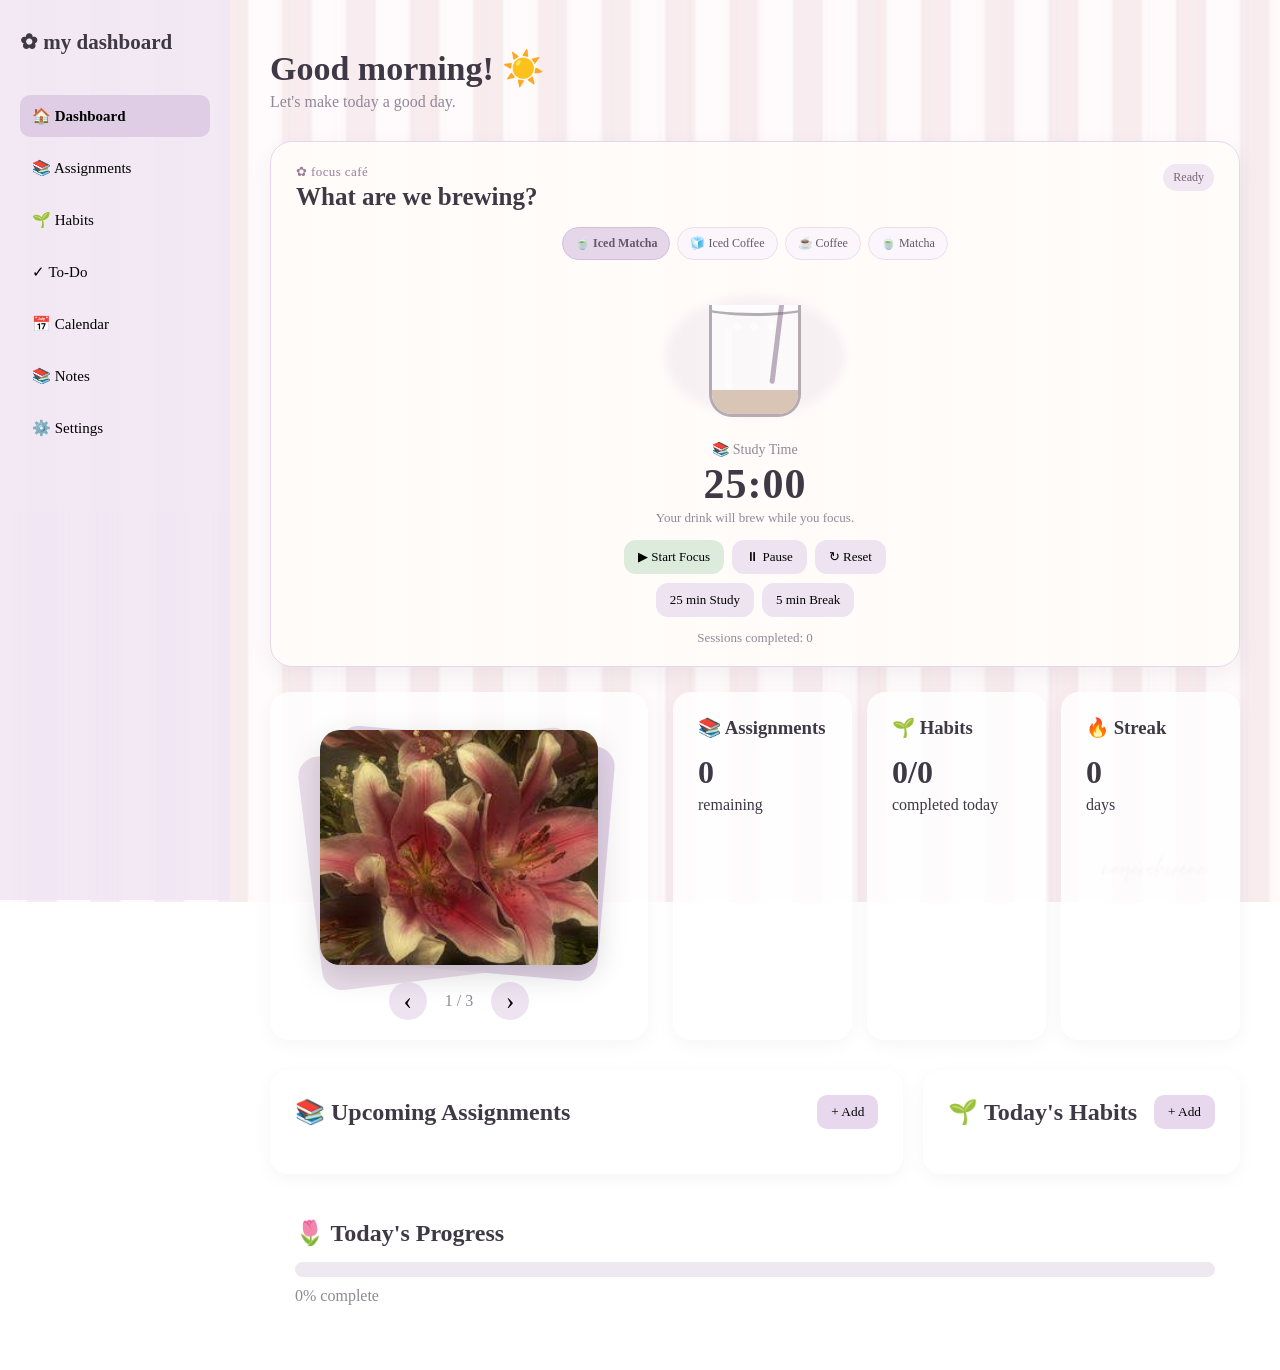
==== commit 86bf2df5: "Add files via upload" ====
--- a/index.html
+++ b/index.html
@@ -63,6 +63,18 @@
                 data-page="calendar">
                 📅 Calendar
             </button>
+
+            <button class="nav-button" data-page="notes">
+                📚 Notes
+            </button>
+
+
+            <button
+                class="nav-button"
+                data-page="settings">
+                ⚙️ Settings
+            </button>
+
 
         </nav>
 
@@ -900,33 +912,25 @@
 
 
         </section>
-
-
-    </main>
-
-
-
-    <script src="script.js"></script>
-
-
-                <button class="settings-subfolder-button" data-settings-page="notes">
-                    <span class="settings-subfolder-icon">📚</span>
-                    <span>
-                        <strong>Notes</strong>
-                        <small>Write, organize & study</small>
-                    </span>
-                    <span class="settings-chevron">›</span>
-                </button>
-
-
 <!-- =========================
      PERSONAL NOTES
      ========================= -->
+
+
+<!-- Notes question practice modal -->
+
+
+    </main>
+
+
+
+    <script src="script.js"></script>
+
 <section id="notesPage" class="page">
     <div class="notes-shell">
         <div class="notes-header">
             <div>
-                <button id="notesBackToSettings" class="notes-back-button">← Settings</button>
+                <button id="notesBackToSettings" class="notes-back-button">← Dashboard</button>
                 <p class="notes-eyebrow">PERSONAL STUDY SPACE</p>
                 <h1>📚 Notes</h1>
                 <p class="notes-subtitle">Write your notes, organize your subjects, and turn them into practice questions.</p>
@@ -1046,7 +1050,6 @@
     </div>
 </section>
 
-<!-- Notes question practice modal -->
 <div id="notesQuestionModal" class="notes-modal hidden">
     <div class="notes-modal-card">
         <button id="closeNotesQuestionModal" class="notes-modal-close">×</button>
@@ -1092,7 +1095,5 @@
         </div>
     </div>
 </div>
-
 </body>
-
-</html>+</html>
--- a/style.css
+++ b/style.css
@@ -2202,3 +2202,4 @@
 .notes-wrong-item{background:#fff;padding:12px;border-radius:12px;margin-top:8px;border:1px solid #eee}
 .hidden{display:none !important}
 @media(max-width:800px){.notes-layout{grid-template-columns:1fr}.notes-sidebar{min-height:auto}.notes-header,.notes-editor-topbar{align-items:flex-start;flex-direction:column}.notes-editor{padding:25px 20px}.notes-main{padding:18px}}
+
